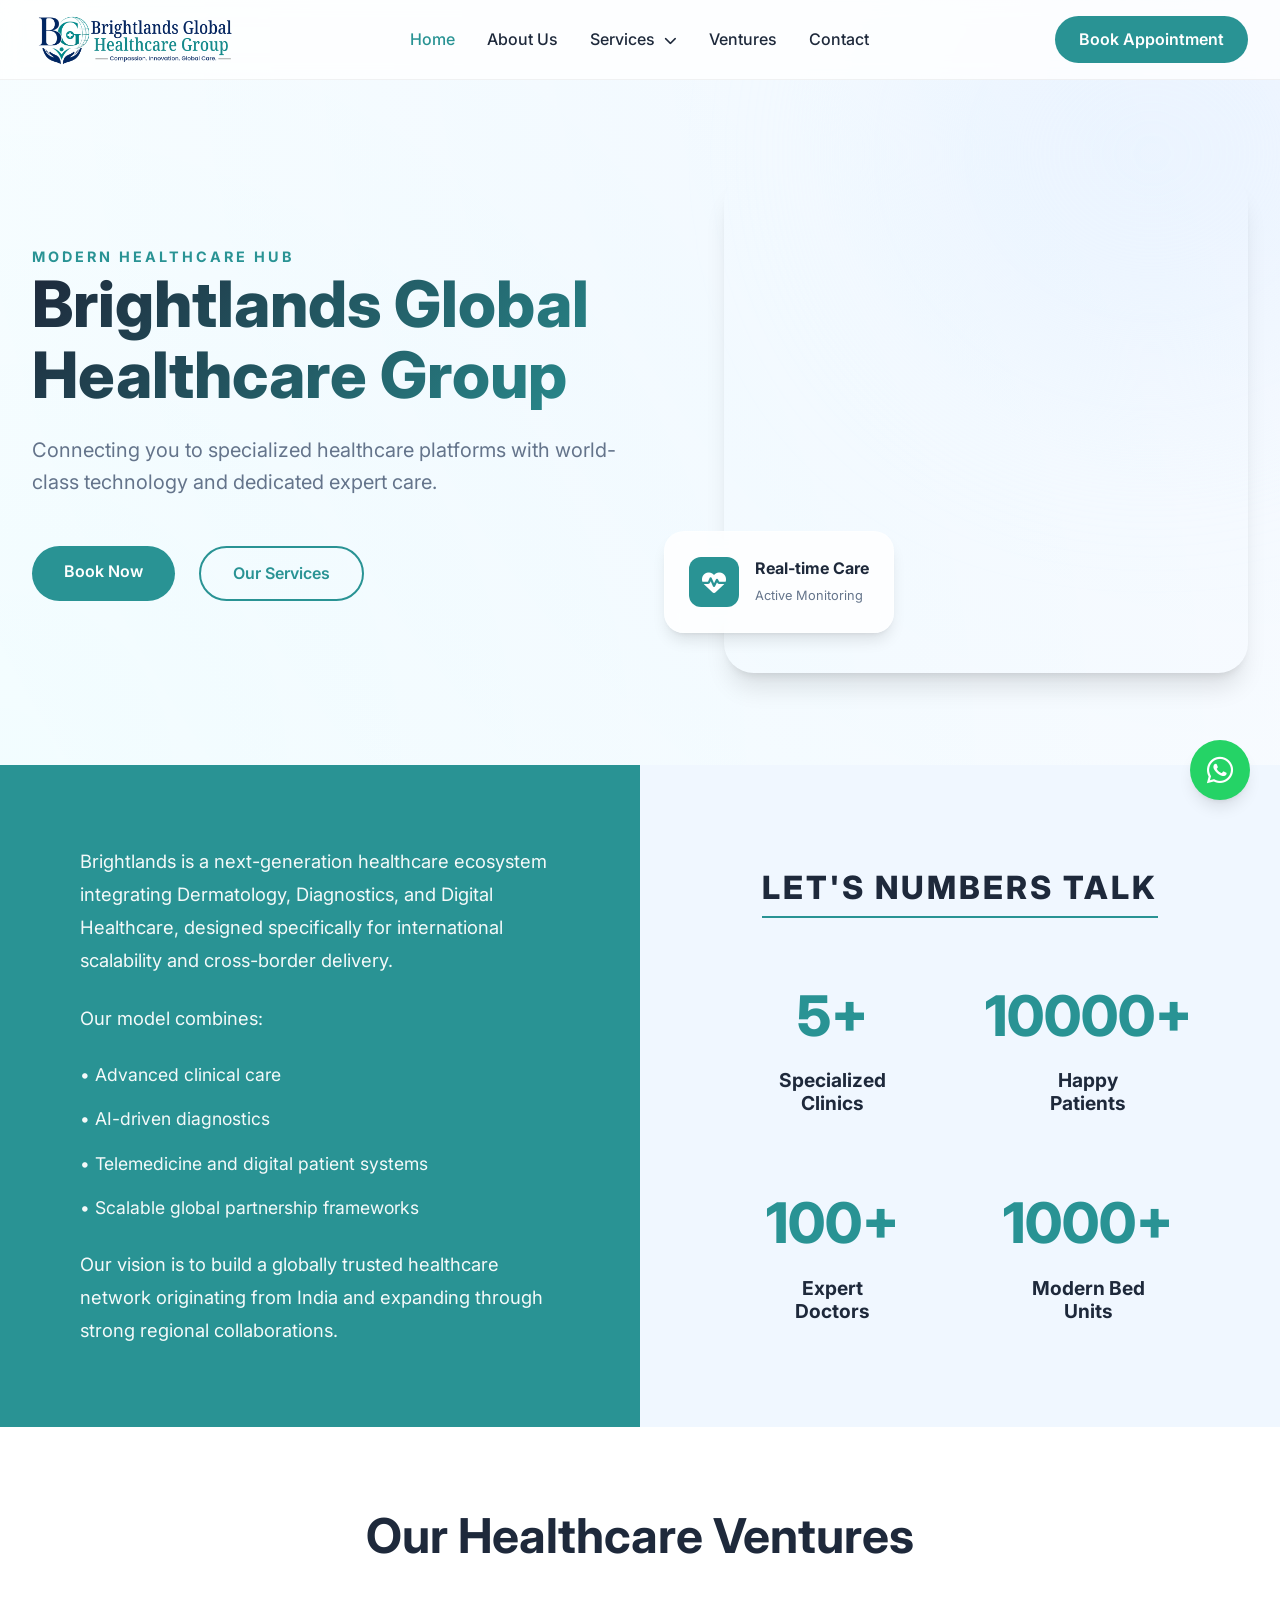
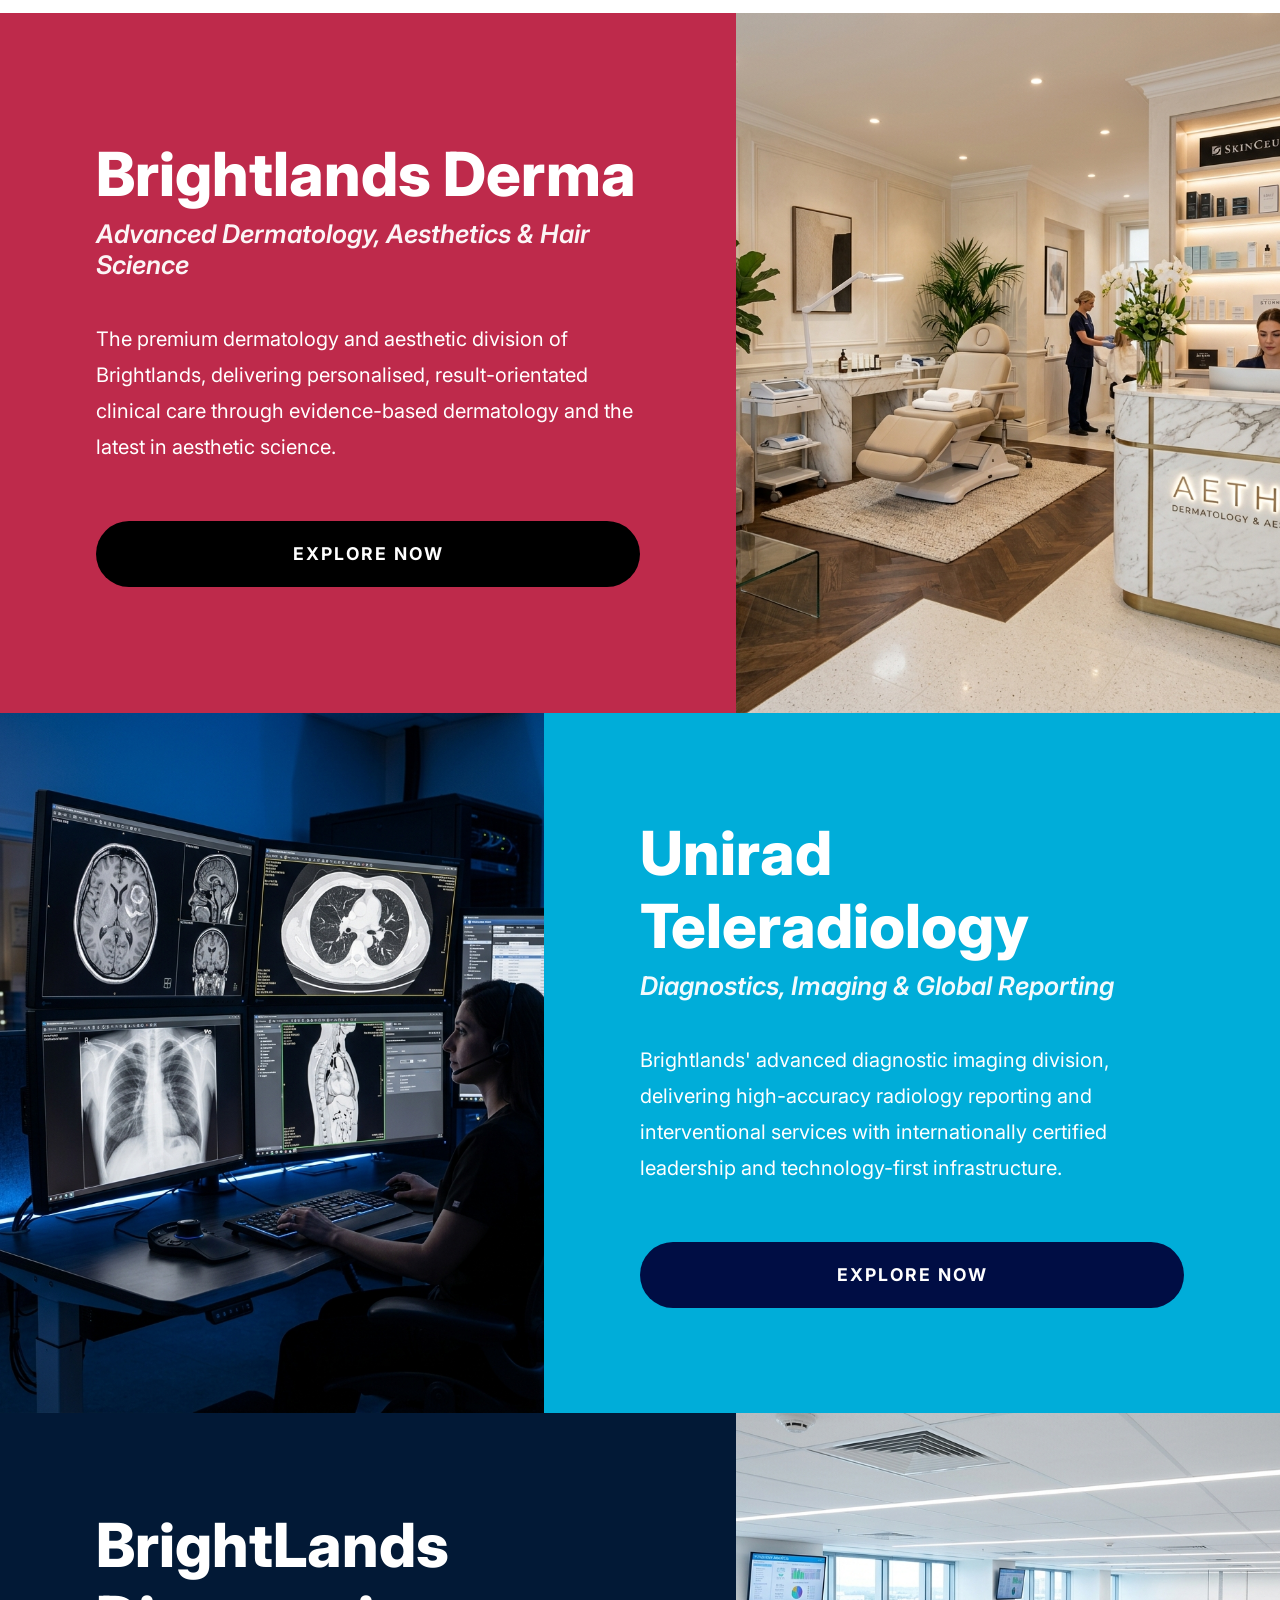
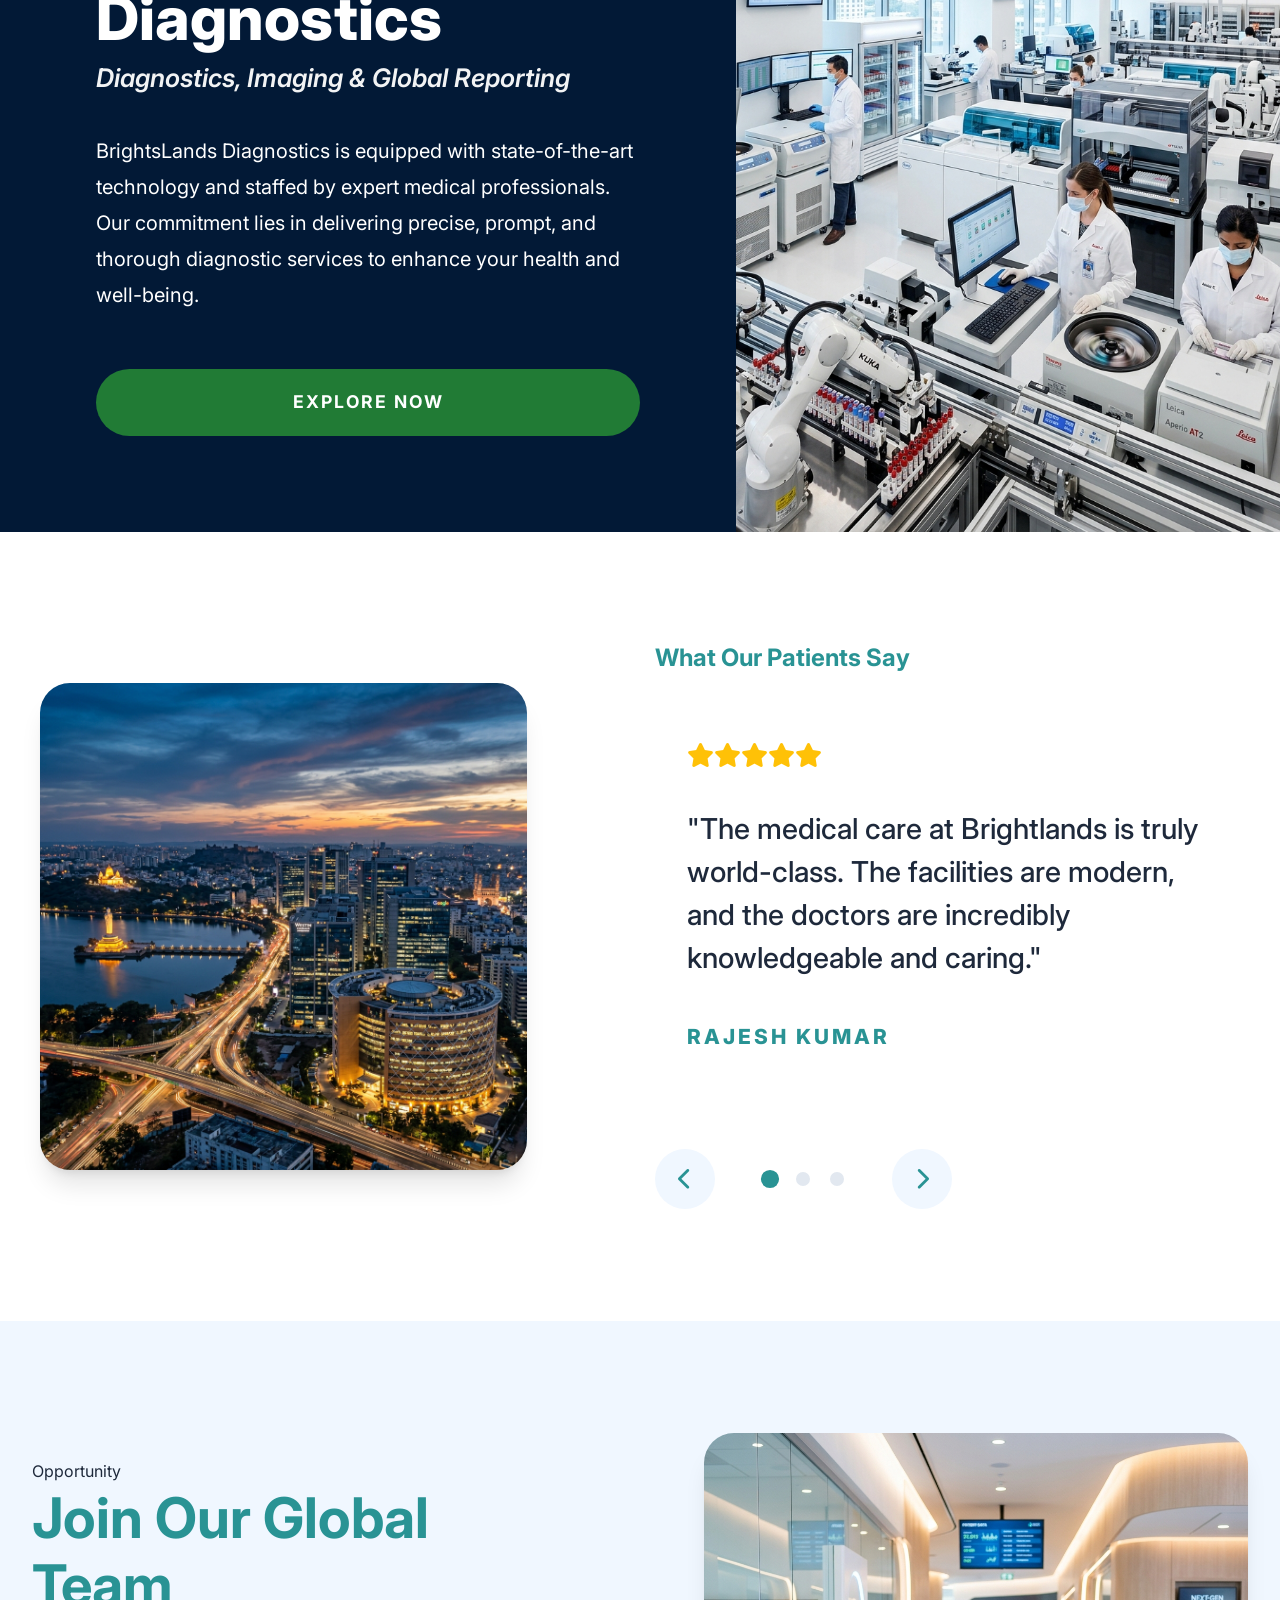
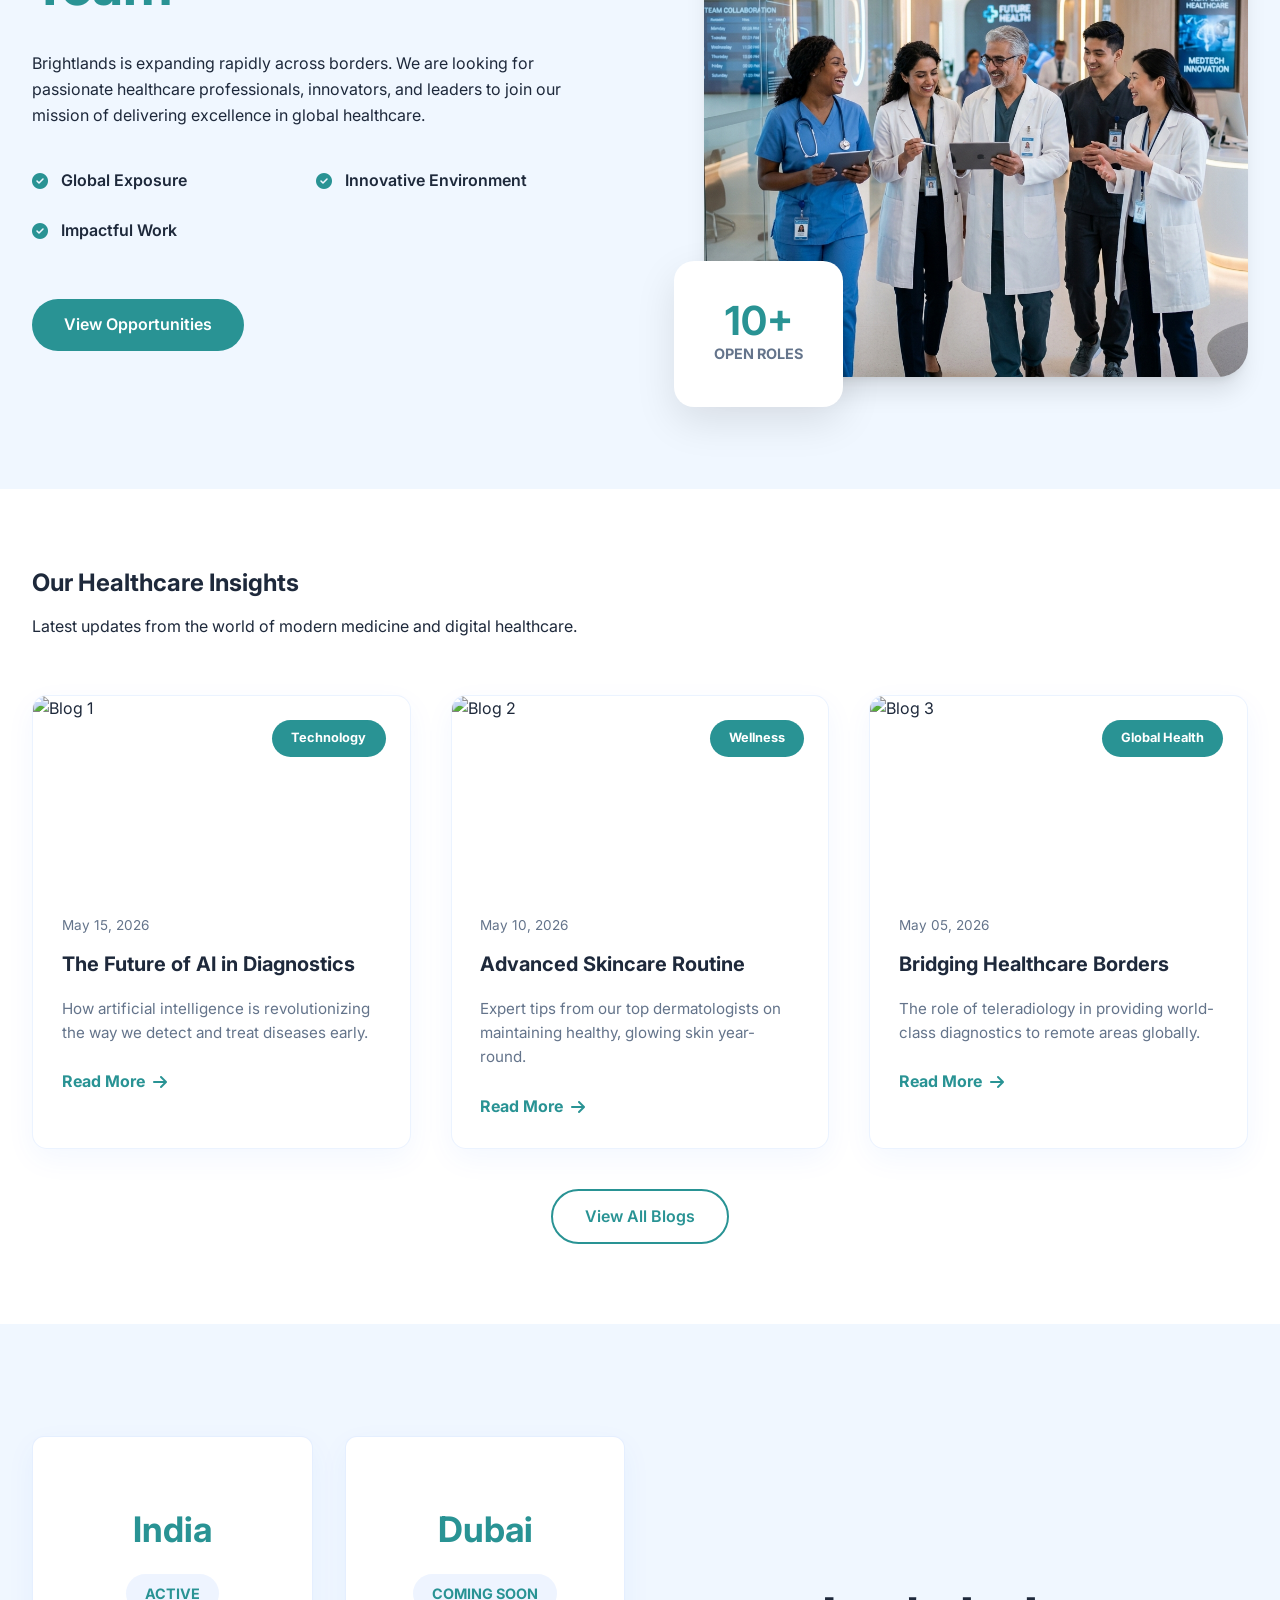
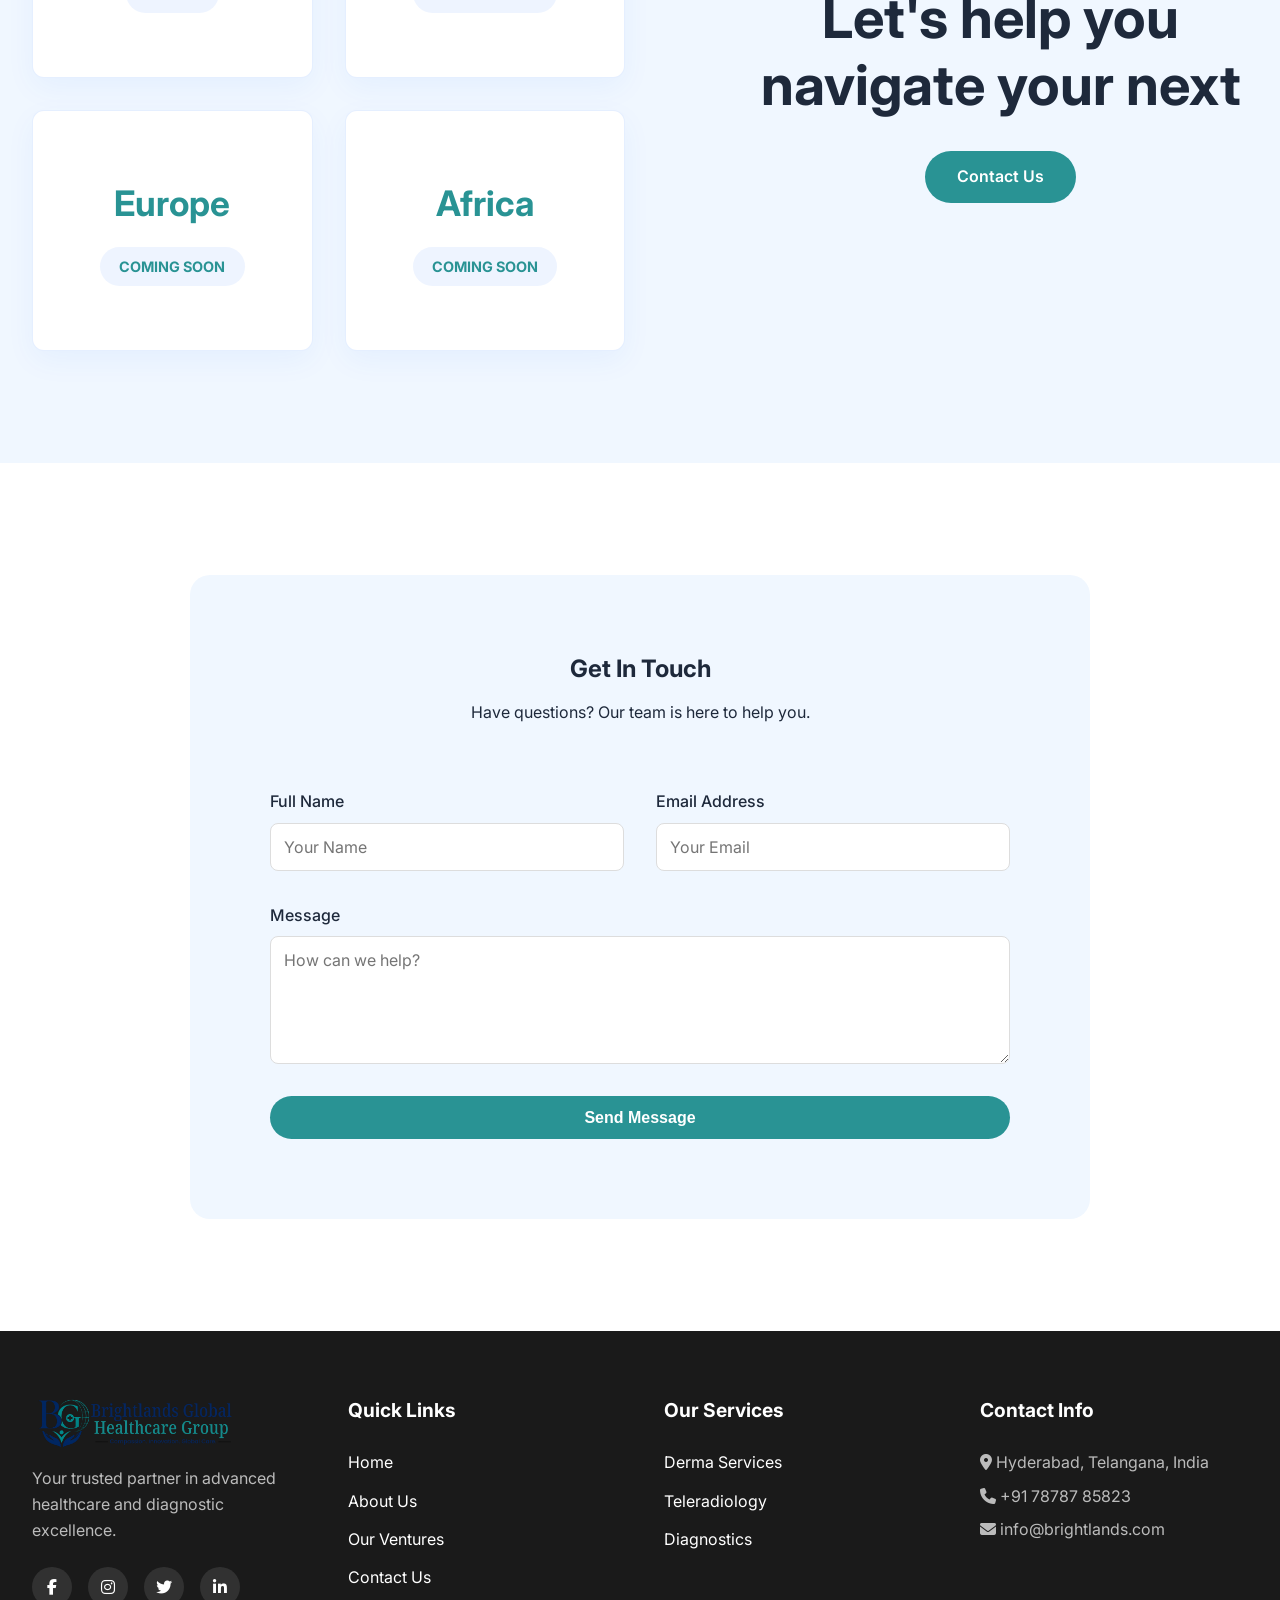
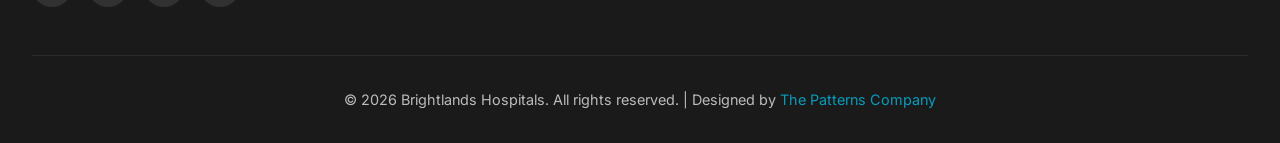
==== index.html @ d6597f27 "pp" ====
<!DOCTYPE html>
<html lang="en">

<head>
    <meta charset="UTF-8">
    <meta name="viewport" content="width=device-width, initial-scale=1.0">
    <title>Healthcare Services | Derma, Radiology & Diagnostics</title>
    <meta name="description"
        content="Advanced healthcare services connecting you to specialized platforms in Dermatology, Radiology, and Diagnostics. Quality care at Brightlands Hospitals.">
    <link rel="stylesheet" href="assets/css/style.css">
    <!-- Font Awesome for Icons -->
    <link rel="stylesheet" href="https://cdnjs.cloudflare.com/ajax/libs/font-awesome/6.4.0/css/all.min.css">
    <link rel="shortcut icon" href="assets/images/favicon.png" type="image/x-icon">
</head>

<body>

    <!-- Header/Navbar -->
    <header id="header">
        <div class="container nav-container">
            <a href="index.html" class="logo"><img src="assets/images/Brightlands-logo.png"
                    alt="Brightlands Hospitals"></a>
            <nav>
                <ul class="nav-links" id="nav-links">
                    <li><a href="index.html" class="active">Home</a></li>
                    <li><a href="about-us.html">About Us</a></li>
                    <li class="dropdown">
                        <a href="ventures.html">Services <i class="fas fa-chevron-down"></i></a>
                        <ul class="dropdown-menu">
                            <li><a href="https://brightlandsderma.com/" target="_blank">Brightlands Derma</a></li>
                            <li><a href="https://uniradteleradiology.com/" target="_blank">Unirad Teleradiology</a></li>
                            <li><a href="https://brightlandsdiagnostics.com" target="_blank">Brightlands Diagnostics</a>
                            </li>
                        </ul>
                    </li>
                    <li><a href="ventures.html">Ventures</a></li>
                    <li><a href="contact.html">Contact</a></li>
                    <li class="mobile-only"><a href="appointment.html">Book Appointment</a></li>
                </ul>
            </nav>
            <a href="appointment.html" class="nav-btn">Book Appointment</a>
            <div class="mobile-menu-btn" id="mobile-menu-btn">
                <i class="fas fa-bars"></i>
            </div>
        </div>
    </header>

    <div class="nav-overlay" id="nav-overlay"></div>

    <!-- Hero Section -->
    <section class="hero">
        <div class="container">
            <div class="hero-grid">
                <div class="hero-content">
                    <span
                        style="color: var(--primary-color); font-weight: 700; text-transform: uppercase; letter-spacing: 3px; font-size: 0.9rem;">Modern
                        Healthcare Hub</span>
                    <h1>Brightlands Global Healthcare Group</h1>
                    <p>Connecting you to specialized healthcare platforms with world-class technology and dedicated
                        expert care.</p>
                    <div class="hero-btns">
                        <a href="appointment.html" class="btn btn-primary">Book Now</a>
                        <a href="#platforms" class="btn btn-outline">Our Services</a>
                    </div>
                </div>
                <div class="hero-image-box">
                    <video autoplay muted loop playsinline class="hero-main-img">
                        <source src="assets/images/Hero-video.mp4" type="video/mp4">
                        Your browser does not support the video tag.
                    </video>
                    <div class="hero-floating-card">
                        <div class="floating-icon">
                            <i class="fas fa-heart-pulse"></i>
                        </div>
                        <div>
                            <strong style="display: block;">Real-time Care</strong>
                            <span style="font-size: 0.8rem; color: var(--text-light);">Active Monitoring</span>
                        </div>
                    </div>
                </div>
            </div>
        </div>
    </section>

    <!-- Stats Info Section -->
    <section class="stats-info-section">
        <div class="stats-info-left">
            <div class="content-text">
                <p style="margin-bottom: 1.5rem;">Brightlands is a next-generation healthcare ecosystem integrating
                    Dermatology, Diagnostics, and Digital Healthcare, designed specifically for international
                    scalability and cross-border delivery.</p>
                <p>Our model combines:</p>
                <ul>
                    <li>• Advanced clinical care</li>
                    <li>• AI-driven diagnostics</li>
                    <li>• Telemedicine and digital patient systems</li>
                    <li>• Scalable global partnership frameworks</li>
                </ul>
                <p style="margin-top: 1.5rem;">Our vision is to build a globally trusted healthcare network originating
                    from India and expanding through strong regional collaborations.</p>
            </div>
        </div>
        <div class="stats-info-right">
            <h2 class="section-title">LET'S NUMBERS TALK</h2>
            <div class="stats-grid-new">
                <div class="stat-item-new">
                    <h4>5+</h4>
                    <p>Specialized<br>Clinics</p>
                </div>
                <div class="stat-item-new">
                    <h4>10000+</h4>
                    <p>Happy<br>Patients</p>
                </div>
                <div class="stat-item-new">
                    <h4>100+</h4>
                    <p>Expert<br>Doctors</p>
                </div>
                <div class="stat-item-new">
                    <h4>1000+</h4>
                    <p>Modern Bed<br>Units</p>
                </div>
            </div>
        </div>
    </section>

    <!-- Ventures Section -->
    <section id="platforms">
        <h2 class="text-center platforms-main-title">Our Healthcare Ventures</h2>

        <div class="services-container">
            <!-- Service 1: Derma -->
            <div class="service-block derma-theme">
                <div class="service-content">
                    <h2>Brightlands Derma</h2>
                    <h3>Advanced Dermatology, Aesthetics & Hair Science</h3>
                    <p>The premium dermatology and aesthetic division of Brightlands, delivering personalised,
                        result-orientated clinical care through evidence-based dermatology and the latest in aesthetic
                        science.</p>
                    <a href="https://brightlandsderma.com/" target="_blank" class="btn-explore">Explore Now</a>
                </div>
                <div class="service-image-box">
                    <img src="assets/images/derma_new.png" alt="Brightlands Derma">
                </div>
            </div>

            <!-- Service 2: Radiology -->
            <div class="service-block radiology-theme">
                <div class="service-content">
                    <h2>Unirad Teleradiology</h2>
                    <h3>Diagnostics, Imaging & Global Reporting</h3>
                    <p>Brightlands' advanced diagnostic imaging division, delivering high-accuracy radiology reporting
                        and interventional services with internationally certified leadership and technology-first
                        infrastructure.</p>
                    <a href="https://uniradteleradiology.com/" target="_blank" class="btn-explore">Explore Now</a>
                </div>
                <div class="service-image-box">
                    <img src="assets/images/radiology_new.png" alt="UniRad Teleradiology">
                </div>
            </div>

            <!-- Service 3: Diagnostics -->
            <div class="service-block diagnostics-theme">
                <div class="service-content">
                    <h2>BrightLands Diagnostics</h2>
                    <h3>Diagnostics, Imaging & Global Reporting</h3>
                    <p>BrightsLands Diagnostics is equipped with state-of-the-art technology and staffed by expert
                        medical professionals. Our commitment lies in delivering precise, prompt, and thorough
                        diagnostic services to enhance your health and well-being.</p>
                    <a href="https://brightlandsdiagnostics.com" target="_blank" class="btn-explore">Explore Now</a>
                </div>
                <div class="service-image-box">
                    <img src="assets/images/diagnostics_new.png" alt="Brightlands Diagnostics">
                </div>
            </div>
        </div>
    </section>


    <!-- Footer -->
    <!-- Reviews Section Redesign -->
    <section class="reviews-section-v2">
        <div class="container">
            <div class="reviews-wrapper">
                <div class="reviews-image-v2">
                    <img src="assets/images/hyderabad.png" alt="Hyderabad Cityscape">
                </div>
                <div class="reviews-content-v2">
                    <h2 style="margin-bottom: 2rem; color: var(--primary-color);">What Our Patients Say</h2>
                    <div class="reviews-slider-v2" id="reviewSliderV2">
                        <!-- Review 1 -->
                        <div class="review-card-v2">
                            <div class="stars">
                                <i class="fas fa-star"></i><i class="fas fa-star"></i><i class="fas fa-star"></i><i
                                    class="fas fa-star"></i><i class="fas fa-star"></i>
                            </div>
                            <p>"The medical care at Brightlands is truly world-class. The facilities are modern, and the
                                doctors are incredibly knowledgeable and caring."</p>
                            <h4>Rajesh Kumar</h4>
                        </div>
                        <!-- Review 2 -->
                        <div class="review-card-v2">
                            <div class="stars">
                                <i class="fas fa-star"></i><i class="fas fa-star"></i><i class="fas fa-star"></i><i
                                    class="fas fa-star"></i><i class="fas fa-star"></i>
                            </div>
                            <p>"Seamless experience from diagnostics to treatment. Their international standards and
                                local care approach is perfect for families like ours."</p>
                            <h4>Anitha Reddy</h4>
                        </div>
                        <!-- Review 3 -->
                        <div class="review-card-v2">
                            <div class="stars">
                                <i class="fas fa-star"></i><i class="fas fa-star"></i><i class="fas fa-star"></i><i
                                    class="fas fa-star"></i><i class="fas fa-star"></i>
                            </div>
                            <p>"Brightlands has transformed healthcare in Hyderabad. Highly professional and efficient
                                services across all their specialized divisions."</p>
                            <h4>Vikram Singh</h4>
                        </div>
                    </div>

                    <!-- Controls -->
                    <div class="slider-controls">
                        <button class="slider-arrow prev" id="prevBtn"><i class="fas fa-chevron-left"></i></button>
                        <div class="slider-dots" id="sliderDots">
                            <!-- Dots generated by JS -->
                        </div>
                        <button class="slider-arrow next" id="nextBtn"><i class="fas fa-chevron-right"></i></button>
                    </div>
                </div>
            </div>
        </div>
    </section>

    <!-- Careers Section Redesign -->
    <section class="careers-section-v2">
        <div class="container">
            <div class="careers-wrapper">
                <div class="careers-content">
                    <span class="section-tag">Opportunity</span>
                    <h2>Join Our Global Team</h2>
                    <p>Brightlands is expanding rapidly across borders. We are looking for passionate healthcare
                        professionals, innovators, and leaders to join our mission of delivering excellence in global
                        healthcare.</p>
                    <div class="careers-features">
                        <div class="c-feature"><i class="fas fa-check-circle"></i> Global Exposure</div>
                        <div class="c-feature"><i class="fas fa-check-circle"></i> Innovative Environment</div>
                        <div class="c-feature"><i class="fas fa-check-circle"></i> Impactful Work</div>
                    </div>
                    <a href="contact.html" class="btn btn-primary">View Opportunities</a>
                </div>
                <div class="careers-image">
                    <img src="assets/images/careers.png" alt="Join Our Team">
                    <div class="image-overlay-card">
                        <strong>10+</strong>
                        <span>Open Roles</span>
                    </div>
                </div>
            </div>
        </div>
    </section>

    <!-- Blogs Section Redesign -->
    <section class="blogs-section-v2">
        <div class="container">
            <div class="section-header">
                <h2>Our Healthcare Insights</h2>
                <p>Latest updates from the world of modern medicine and digital healthcare.</p>
            </div>
            <div class="blog-grid">
                <!-- Blog Card 1 -->
                <div class="blog-card">
                    <div class="blog-img">
                        <img src="https://images.unsplash.com/photo-1576091160550-2173dba999ef?auto=format&fit=crop&w=500&q=80"
                            alt="Blog 1">
                        <span class="category">Technology</span>
                    </div>
                    <div class="blog-info">
                        <span class="date">May 15, 2026</span>
                        <h3>The Future of AI in Diagnostics</h3>
                        <p>How artificial intelligence is revolutionizing the way we detect and treat diseases early.
                        </p>
                        <a href="#" class="read-more">Read More <i class="fas fa-arrow-right"></i></a>
                    </div>
                </div>
                <!-- Blog Card 2 -->
                <div class="blog-card">
                    <div class="blog-img">
                        <img src="https://images.unsplash.com/photo-1584622650111-993a426fbf0a?auto=format&fit=crop&w=500&q=80"
                            alt="Blog 2">
                        <span class="category">Wellness</span>
                    </div>
                    <div class="blog-info">
                        <span class="date">May 10, 2026</span>
                        <h3>Advanced Skincare Routine</h3>
                        <p>Expert tips from our top dermatologists on maintaining healthy, glowing skin year-round.</p>
                        <a href="#" class="read-more">Read More <i class="fas fa-arrow-right"></i></a>
                    </div>
                </div>
                <!-- Blog Card 3 -->
                <div class="blog-card">
                    <div class="blog-img">
                        <img src="https://images.unsplash.com/photo-1516549655169-df83a0774514?auto=format&fit=crop&w=500&q=80"
                            alt="Blog 3">
                        <span class="category">Global Health</span>
                    </div>
                    <div class="blog-info">
                        <span class="date">May 05, 2026</span>
                        <h3>Bridging Healthcare Borders</h3>
                        <p>The role of teleradiology in providing world-class diagnostics to remote areas globally.</p>
                        <a href="#" class="read-more">Read More <i class="fas fa-arrow-right"></i></a>
                    </div>
                </div>
            </div>
            <div class="text-center" style="margin-top: 2.5rem;">
                <a href="#" class="btn btn-outline">View All Blogs</a>
            </div>
        </div>
    </section>

    <!-- Global Presence Section -->
    <section class="global-presence">
        <div class="container">
            <div class="presence-grid">
                <div class="presence-card">
                    <h4>India</h4>
                    <span class="badge">Active</span>
                </div>
                <div class="presence-card">
                    <h4>Dubai</h4>
                    <span class="badge">Coming Soon</span>
                </div>
                <div class="presence-card">
                    <h4>Europe</h4>
                    <span class="badge">Coming Soon</span>
                </div>
                <div class="presence-card">
                    <h4>Africa</h4>
                    <span class="badge">Coming Soon</span>
                </div>
            </div>
            <div class="presence-content">
                <h2>Let's help you navigate your next</h2>
                <a href="contact.html" class="btn btn-primary btn-lg">Contact Us</a>
            </div>
        </div>
    </section>

    <!-- Contact Form Section -->
    <section class="contact-section-home">
        <div class="container">
            <div class="contact-form-home">
                <div class="form-title">
                    <h2>Get In Touch</h2>
                    <p>Have questions? Our team is here to help you.</p>
                </div>
                <form>
                    <div class="form-grid">
                        <div class="form-group">
                            <label>Full Name</label>
                            <input type="text" class="form-control" placeholder="Your Name">
                        </div>
                        <div class="form-group">
                            <label>Email Address</label>
                            <input type="email" class="form-control" placeholder="Your Email">
                        </div>
                        <div class="form-group full-width">
                            <label>Message</label>
                            <textarea class="form-control" rows="5" placeholder="How can we help?"></textarea>
                        </div>
                        <div class="form-group full-width">
                            <button type="submit" class="btn btn-primary btn-block">Send Message</button>
                        </div>
                    </div>
                </form>
            </div>
        </div>
    </section>

    <script>
        const sliderV2 = document.getElementById('reviewSliderV2');
        const cardsV2 = document.querySelectorAll('.review-card-v2');
        const dotsContainer = document.getElementById('sliderDots');
        const prevBtn = document.getElementById('prevBtn');
        const nextBtn = document.getElementById('nextBtn');
        let currentIndex = 0;

        // Create dots
        cardsV2.forEach((_, i) => {
            const dot = document.createElement('span');
            dot.classList.add('dot');
            if (i === 0) dot.classList.add('active');
            dot.addEventListener('click', () => goToSlide(i));
            dotsContainer.appendChild(dot);
        });

        const dots = document.querySelectorAll('.dot');

        function updateSlider() {
            sliderV2.style.transform = `translateX(-${currentIndex * 100}%)`;
            dots.forEach((dot, i) => {
                dot.classList.toggle('active', i === currentIndex);
            });
        }

        function goToSlide(index) {
            currentIndex = index;
            updateSlider();
        }

        function nextSlide() {
            currentIndex = (currentIndex + 1) % cardsV2.length;
            updateSlider();
        }

        function prevSlide() {
            currentIndex = (currentIndex - 1 + cardsV2.length) % cardsV2.length;
            updateSlider();
        }

        nextBtn.addEventListener('click', nextSlide);
        prevBtn.addEventListener('click', prevSlide);

        // Auto slide
        let autoSlide = setInterval(nextSlide, 5000);

        // Pause auto slide on interaction
        [prevBtn, nextBtn, dotsContainer].forEach(el => {
            el.addEventListener('click', () => {
                clearInterval(autoSlide);
                autoSlide = setInterval(nextSlide, 8000); // Resume with longer interval
            });
        });
    </script>

    <footer>
        <div class="container">
            <div class="footer-grid">
                <div class="footer-col">
                    <a href="index.html" class="logo"><img src="assets/images/Brightlands-logo.png"
                            alt="Brightlands Hospitals"></a>
                    <p style="margin-top: 1rem; opacity: 0.7;">Your trusted partner in advanced healthcare and
                        diagnostic excellence.</p>
                    <div class="social-links">
                        <a href="#"><i class="fab fa-facebook-f"></i></a>
                        <a href="#"><i class="fab fa-instagram"></i></a>
                        <a href="#"><i class="fab fa-twitter"></i></a>
                        <a href="#"><i class="fab fa-linkedin-in"></i></a>
                    </div>
                </div>
                <div class="footer-col">
                    <h4>Quick Links</h4>
                    <ul class="footer-links">
                        <li><a href="index.html">Home</a></li>
                        <li><a href="about-us.html">About Us</a></li>
                        <li><a href="ventures.html">Our Ventures</a></li>
                        <li><a href="contact.html">Contact Us</a></li>
                    </ul>
                </div>
                <div class="footer-col">
                    <h4>Our Services</h4>
                    <ul class="footer-links">
                        <li><a href="https://brightlandsderma.com/">Derma Services</a></li>
                        <li><a href="https://uniradteleradiology.com/">Teleradiology</a></li>
                        <li><a href="contact.html">Diagnostics</a></li>
                    </ul>
                </div>
                <div class="footer-col">
                    <h4>Contact Info</h4>
                    <p style="opacity: 0.7;"><i class="fas fa-location-dot"></i> Hyderabad, Telangana, India</p>
                    <p style="opacity: 0.7; margin: 0.5rem 0;"><i class="fas fa-phone"></i> +91 78787 85823</p>
                    <p style="opacity: 0.7;"><i class="fas fa-envelope"></i> info@brightlands.com</p>
                </div>
            </div>
            <div class="copyright text-center">
                <p>&copy; 2026 Brightlands Hospitals. All rights reserved. | Designed by <a
                        href="https://thepatternscompany.com/" target="_blank"
                        style="color: var(--secondary-color); text-decoration: none;">The Patterns Company</a></p>
            </div>
        </div>
    </footer>

    <a href="https://wa.me/917878785823" class="whatsapp-float" target="_blank">
        <i class="fab fa-whatsapp"></i>
    </a>

    <div class="back-to-top" id="backToTop">
        <i class="fas fa-chevron-up"></i>
    </div>

    <script src="assets/js/main.js"></script>
</body>

</html>
---- assets/css/style.css ----
@import url('https://fonts.googleapis.com/css2?family=Inter:wght@300;400;500;600;700&display=swap');

:root {
    --primary-color: #299394;
    --primary-dark: #0052cc;
    --secondary-color: #00d2ff;
    --accent-color: #f0f7ff;
    --text-color: #1e293b;
    --text-light: #64748b;
    --white: #ffffff;
    --shadow-sm: 0 4px 6px -1px rgb(0 0 0 / 0.1), 0 2px 4px -2px rgb(0 0 0 / 0.1);
    --shadow-md: 0 10px 15px -3px rgb(0 0 0 / 0.1), 0 4px 6px -4px rgb(0 0 0 / 0.1);
    --shadow-lg: 0 20px 25px -5px rgb(0 0 0 / 0.1), 0 8px 10px -6px rgb(0 0 0 / 0.1);
    --transition: all 0.4s cubic-bezier(0.4, 0, 0.2, 1);
    --max-width: 1280px;
    --header-height: 80px;
    --mobile-header-height: 70px;
    --border-radius: 20px;
    --container-padding: 2rem;
    --mobile-container-padding: 1.2rem;
}

* {
    margin: 0;
    padding: 0;
    box-sizing: border-box;
}

html {
    scroll-behavior: smooth;
}

html,
body {
    overflow-x: hidden;
    width: 100%;
    position: relative;
}

body {
    font-family: 'Inter', sans-serif;
    line-height: 1.6;
    color: var(--text-color);
    background-color: var(--white);
}

a {
    text-decoration: none;
    color: inherit;
    transition: var(--transition);
}

ul {
    list-style: none;
}

img,
video {
    max-width: 100%;
    display: block;
}

.container {
    max-width: var(--max-width);
    margin: 0 auto;
    padding: 0 var(--container-padding);
}

@media (max-width: 768px) {
    .container {
        padding: 0 var(--mobile-container-padding);
    }
}

.section-padding {
    padding: 5rem 0;
}

h1,
h2,
h3 {
    line-height: 1.2;
    margin-bottom: 1rem;
    font-weight: 700;
}

.text-center {
    text-align: center;
}

/* Buttons */
.btn {
    display: inline-block;
    padding: 0.8rem 2rem;
    border-radius: 50px;
    font-weight: 600;
    cursor: pointer;
    transition: var(--transition);
    border: none;
    font-size: 1rem;
}

.btn-primary {
    background-color: var(--primary-color);
    color: var(--white);
}

.btn-primary:hover {
    background-color: var(--primary-dark);
    transform: translateY(-2px);
    box-shadow: var(--shadow-md);
}

.btn-outline {
    background-color: transparent;
    border: 2px solid var(--primary-color);
    color: var(--primary-color);
}

.btn-outline:hover {
    background-color: var(--primary-color);
    color: var(--white);
}

.btn-whatsapp {
    background-color: #25d366;
    color: var(--white);
}

.btn-whatsapp:hover {
    background-color: #128c7e;
}

/* Header */
header {
    height: var(--header-height);
    background-color: rgba(255, 255, 255, 0.8);
    backdrop-filter: blur(10px);
    position: fixed;
    top: 0;
    width: 100%;
    z-index: 1000;
    display: flex;
    align-items: center;
    border-bottom: 1px solid rgba(0, 0, 0, 0.05);
    transition: var(--transition);
}

header.scrolled {
    height: 80px;
    background-color: rgba(255, 255, 255, 0.95);
    box-shadow: var(--shadow-md);
}

.nav-container {
    display: flex;
    justify-content: space-between;
    align-items: center;
    width: 100%;
}

.logo {
    display: flex;
    align-items: center;
}

.logo img {
    height: 55px;
    /* Better fit for 80px desktop header */
    width: auto;
    display: block;
    transition: var(--transition);
}

@media (max-width: 768px) {
    .logo img {
        height: 40px;
        /* Better fit for 70px mobile header */
    }
}

.logo span {
    color: var(--secondary-color);
    margin-left: 2px;
}

.logo:hover {
    transform: scale(1.02);
}

.nav-links {
    display: flex;
    gap: 2rem;
}

.nav-links a {
    font-weight: 500;
    color: var(--text-color);
}

.nav-links a:hover,
.nav-links a.active {
    color: var(--primary-color);
}

.mobile-only {
    display: none;
}

.mobile-menu-btn {
    display: none;
    font-size: 1.5rem;
    cursor: pointer;
    z-index: 1100;
    position: relative;
    color: var(--text-color);
}

/* Mobile Menu Overlay */
.nav-overlay {
    position: fixed;
    top: 0;
    left: 0;
    width: 100%;
    height: 100%;
    background: rgba(0, 0, 0, 0.5);
    backdrop-filter: blur(4px);
    z-index: 999;
    opacity: 0;
    visibility: hidden;
    transition: var(--transition);
}

.nav-overlay.active {
    opacity: 1;
    visibility: visible;
}

/* Hero Section */
.hero {
    min-height: 85vh;
    padding-top: var(--header-height);
    background: radial-gradient(circle at top right, rgba(0, 102, 255, 0.05), transparent),
        radial-gradient(circle at bottom left, rgba(0, 210, 255, 0.05), transparent);
    display: flex;
    align-items: center;
    position: relative;
    overflow: hidden;
}

.hero::before {
    content: '';
    position: absolute;
    top: -10%;
    right: -10%;
    width: 40%;
    height: 60%;
    background: var(--accent-color);
    border-radius: 50%;
    filter: blur(100px);
    z-index: -1;
    opacity: 0.5;
}

.hero-grid {
    display: grid;
    grid-template-columns: 1.2fr 1fr;
    gap: 4rem;
    align-items: center;
}

.hero-content {
    animation: fadeInLeft 1s ease;
    text-align: left;
    margin: 0;
}

.hero h1 {
    font-size: 4rem;
    line-height: 1.1;
    margin-bottom: 1.5rem;
    background: linear-gradient(135deg, var(--text-color) 0%, var(--primary-color) 100%);
    -webkit-background-clip: text;
    -webkit-text-fill-color: transparent;
    font-weight: 800;
}

.hero p {
    font-size: 1.25rem;
    color: var(--text-light);
    margin-bottom: 3rem;
    max-width: 600px;
}

.hero-btns {
    display: flex;
    gap: 1.5rem;
}

.hero-image-box {
    position: relative;
    animation: fadeInRight 1s ease;
}

.hero-main-img {
    width: 100%;
    height: 500px;
    min-height: 350px;
    object-fit: cover;
    border-radius: 30px;
    box-shadow: var(--shadow-lg);
    z-index: 2;
    position: relative;
}

.nav-links li {
    position: relative;
}

.dropdown>a i {
    font-size: 0.8rem;
    margin-left: 5px;
    transition: transform 0.3s ease;
}

.dropdown:hover>a i {
    transform: rotate(180deg);
}

.dropdown-menu {
    position: absolute;
    top: 100%;
    left: 0;
    background-color: var(--white);
    min-width: 220px;
    box-shadow: var(--shadow-lg);
    border-radius: 12px;
    padding: 1rem 0;
    opacity: 0;
    visibility: hidden;
    transform: translateY(10px);
    transition: var(--transition);
    z-index: 1000;
}

.dropdown:hover .dropdown-menu {
    opacity: 1;
    visibility: visible;
    transform: translateY(0);
}

.dropdown-menu li {
    width: 100%;
}

.dropdown-menu li a {
    padding: 0.8rem 1.5rem;
    display: block;
    color: var(--text-color);
    font-weight: 500;
    transition: var(--transition);
}

.dropdown-menu li a:hover {
    background-color: var(--accent-color);
    color: var(--primary-color);
    padding-left: 1.8rem;
}

/* Mobile Dropdown */
@media (max-width: 768px) {
    .dropdown-menu {
        position: static;
        opacity: 1;
        visibility: visible;
        transform: none;
        box-shadow: none;
        padding: 0 0 0 1.5rem;
        display: none;
        width: 100%;
        min-width: 0;
    }

    .dropdown.active .dropdown-menu {
        display: block;
    }

    .dropdown-menu li a {
        padding: 0.6rem 0;
        border-bottom: none !important;
        font-size: 1.1rem;
    }
}

.hero-floating-card {
    position: absolute;
    bottom: 40px;
    left: -60px;
    background: rgba(255, 255, 255, 0.8);
    backdrop-filter: blur(10px);
    padding: 1.5rem;
    border-radius: 20px;
    box-shadow: var(--shadow-md);
    display: flex;
    align-items: center;
    gap: 1rem;
    z-index: 3;
    border: 1px solid rgba(255, 255, 255, 0.3);
    animation: floating 3s infinite ease-in-out;
}

.floating-icon {
    width: 50px;
    height: 50px;
    background: var(--primary-color);
    color: white;
    border-radius: 12px;
    display: flex;
    align-items: center;
    justify-content: center;
    font-size: 1.5rem;
}

@keyframes floating {

    0%,
    100% {
        transform: translateY(0);
    }

    50% {
        transform: translateY(-15px);
    }
}

@keyframes fadeInLeft {
    from {
        opacity: 0;
        transform: translateX(-50px);
    }

    to {
        opacity: 1;
        transform: translateX(0);
    }
}

@keyframes fadeInRight {
    from {
        opacity: 0;
        transform: translateX(50px);
    }

    to {
        opacity: 1;
        transform: translateX(0);
    }
}

@media (max-width: 992px) {
    .hero-grid {
        grid-template-columns: 1fr;
        text-align: center;
    }

    .hero-content {
        text-align: center;
        display: flex;
        flex-direction: column;
        align-items: center;
    }

    .hero h1 {
        font-size: 3.5rem;
    }

    .hero-image-box {
        position: relative;
    }
}

.about-summary {
    background-color: var(--white);
}

.about-summary-grid {
    display: grid;
    grid-template-columns: 1fr 1fr;
    gap: 4rem;
    align-items: center;
}

.about-image {
    position: relative;
    border-radius: var(--border-radius);
    overflow: hidden;
    box-shadow: var(--shadow-lg);
}

.about-image img {
    width: 100%;
    height: 100%;
    object-fit: cover;
}

.about-badge {
    position: absolute;
    bottom: 20px;
    right: 20px;
    background: var(--primary-color);
    color: white;
    padding: 1rem 2rem;
    border-radius: 15px;
    box-shadow: var(--shadow-md);
    font-weight: 700;
    text-align: center;
}

.about-badge span {
    display: block;
    font-size: 0.8rem;
    font-weight: 400;
    opacity: 0.9;
}

@media (max-width: 992px) {
    .about-summary-grid {
        grid-template-columns: 1fr;
        gap: 3rem;
    }
}

/* Cards Section */
.platforms-grid {
    display: grid;
    grid-template-columns: repeat(auto-fit, minmax(300px, 1fr));
    gap: 2.5rem;
    margin-top: 3rem;
}

.card {
    background: var(--white);
    border-radius: var(--border-radius);
    overflow: hidden;
    box-shadow: var(--shadow-sm);
    transition: var(--transition);
    display: flex;
    flex-direction: column;
    border: 1px solid rgba(0, 0, 0, 0.03);
}

.card:hover {
    transform: translateY(-12px);
    box-shadow: var(--shadow-lg);
}

.card-img {
    height: 200px;
    overflow: hidden;
}

.card-img img {
    width: 100%;
    height: 100%;
    object-fit: cover;
    transition: var(--transition);
}

.card:hover .card-img img {
    transform: scale(1.1);
}

.card-content {
    padding: 2rem;
    flex-grow: 1;
    display: flex;
    flex-direction: column;
}

.card h3 {
    margin-bottom: 1rem;
    color: var(--primary-color);
}

.card p {
    color: var(--text-light);
    margin-bottom: 2rem;
}

.card .btn {
    margin-top: auto;
    width: 100%;
    text-align: center;
}

/* About Section */
.about-section {
    background-color: var(--accent-color);
}

.about-content {
    max-width: 900px;
    margin: 0 auto;
}

/* CTA Section */
.cta-section {
    background-color: var(--primary-color);
    color: var(--white);
    padding: 4rem 0;
}

.cta-flex {
    display: flex;
    flex-direction: column;
    align-items: center;
    gap: 2rem;
}

.cta-btns {
    display: flex;
    gap: 1.5rem;
}

/* Footer */
footer {
    background-color: #1a1a1a;
    color: var(--white);
    padding: 4rem 0 2rem;
}

.footer-grid {
    display: grid;
    grid-template-columns: repeat(auto-fit, minmax(200px, 1fr));
    gap: 3rem;
    margin-bottom: 3rem;
}

.social-links {
    display: flex;
    gap: 1rem;
    margin-top: 1.5rem;
}

.social-links a {
    width: 40px;
    height: 40px;
    background: rgba(255, 255, 255, 0.1);
    border-radius: 50%;
    display: flex;
    align-items: center;
    justify-content: center;
    transition: var(--transition);
    color: white;
}

.social-links a:hover {
    background: var(--primary-color);
    transform: translateY(-5px);
}

.footer-col h4 {
    margin-bottom: 1.5rem;
    font-size: 1.2rem;
}

.footer-links li {
    margin-bottom: 0.8rem;
}

.footer-links a:hover {
    color: var(--secondary-color);
    padding-left: 5px;
}

.copyright {
    border-top: 1px solid #333;
    padding-top: 2rem;
    font-size: 0.9rem;
    opacity: 0.7;
}

/* Form Styles */
.contact-container {
    display: grid;
    grid-template-columns: 1fr 1.5fr;
    gap: 4rem;
}

.contact-info {
    padding: 2rem;
    background-color: var(--accent-color);
    border-radius: 15px;
}

.contact-info-item {
    display: flex;
    align-items: center;
    gap: 1rem;
    margin-bottom: 1.5rem;
}

.contact-form {
    display: grid;
    gap: 1.5rem;
}

.form-group {
    display: flex;
    flex-direction: column;
    gap: 0.5rem;
}

.form-group label {
    font-weight: 500;
}

.form-group input,
.form-group textarea {
    padding: 0.8rem;
    border: 1px solid #ddd;
    border-radius: 8px;
    font-family: inherit;
    font-size: 1rem;
}

.form-group input:focus,
.form-group textarea:focus {
    outline: none;
    border-color: var(--primary-color);
}

/* Animations */
@keyframes fadeInUp {
    from {
        opacity: 0;
        transform: translateY(30px);
    }

    to {
        opacity: 1;
        transform: translateY(0);
    }
}

/* Stats Section */
.stats-section {
    background-color: var(--white);
    padding: 4rem 0;
}

.stats-grid {
    display: grid;
    grid-template-columns: repeat(auto-fit, minmax(200px, 1fr));
    gap: 2rem;
    text-align: center;
}

.stat-item h3 {
    font-size: 2.5rem;
    color: var(--primary-color);
    margin-bottom: 0.5rem;
}

.stat-item p {
    color: var(--text-light);
    font-weight: 500;
}

/* FAQ Section */
.faq-section {
    background-color: var(--accent-color);
}

.faq-container {
    max-width: 800px;
    margin: 3rem auto 0;
}

.faq-item {
    background: var(--white);
    margin-bottom: 1rem;
    border-radius: 10px;
    box-shadow: var(--shadow-sm);
    overflow: hidden;
}

.faq-question {
    padding: 1.5rem;
    display: flex;
    justify-content: space-between;
    align-items: center;
    cursor: pointer;
    font-weight: 600;
    transition: var(--transition);
}

.faq-question:hover {
    color: var(--primary-color);
}

.faq-answer {
    padding: 0 1.5rem;
    max-height: 0;
    overflow: hidden;
    transition: all 0.4s cubic-bezier(0, 1, 0, 1);
    color: var(--text-light);
}

.faq-item.active .faq-answer {
    max-height: 1000px;
    padding: 0 1.5rem 1.5rem;
    transition: all 0.4s cubic-bezier(1, 0, 1, 0);
}

.faq-question i {
    transition: var(--transition);
}

.faq-item.active .faq-question i {
    transform: rotate(180deg);
}

/* Testimonials */
.testimonials-section {
    background-color: var(--white);
}

.testimonials-grid {
    display: grid;
    grid-template-columns: repeat(auto-fit, minmax(300px, 1fr));
    gap: 2rem;
    margin-top: 3rem;
}

.testimonial-card {
    background: var(--white);
    padding: 3rem 2rem;
    border-radius: var(--border-radius);
    position: relative;
    box-shadow: var(--shadow-sm);
    border: 1px solid rgba(0, 0, 0, 0.05);
    transition: var(--transition);
}

.testimonial-card:hover {
    transform: translateY(-5px);
    box-shadow: var(--shadow-md);
}

.testimonial-card i {
    font-size: 3rem;
    color: var(--primary-color);
    opacity: 0.1;
    position: absolute;
    top: 1rem;
    right: 2rem;
}

.testimonial-text {
    font-style: normal;
    margin-bottom: 2rem;
    font-size: 1.1rem;
    color: var(--text-color);
    line-height: 1.8;
}

.testimonial-author {
    display: flex;
    align-items: center;
    gap: 1.5rem;
}

.author-avatar {
    width: 60px;
    height: 60px;
    background: linear-gradient(135deg, var(--primary-color), var(--secondary-color));
    border-radius: 50%;
    display: flex;
    align-items: center;
    justify-content: center;
    color: white;
    font-weight: 700;
    font-size: 1.2rem;
}

.author-info h4 {
    margin: 0;
    font-size: 1rem;
}

.author-info p {
    font-size: 0.8rem;
    color: var(--text-light);
    margin: 0;
}

/* Why Choose Us */
.features-grid {
    display: grid;
    grid-template-columns: repeat(auto-fit, minmax(250px, 1fr));
    gap: 2rem;
    margin-top: 3rem;
}

.feature-item {
    padding: 2rem;
    text-align: center;
    background: var(--white);
    border-radius: 15px;
    transition: var(--transition);
}

.feature-item:hover {
    background: var(--accent-color);
}

.feature-icon {
    width: 60px;
    height: 60px;
    background: var(--primary-color);
    color: white;
    border-radius: 50%;
    display: flex;
    align-items: center;
    justify-content: center;
    font-size: 1.5rem;
    margin: 0 auto 1.5rem;
}

/* Process Section */
.process-section {
    background-color: var(--white);
}

.process-grid {
    display: grid;
    grid-template-columns: repeat(auto-fit, minmax(200px, 1fr));
    gap: 2rem;
    margin-top: 3rem;
    position: relative;
}

.process-step {
    text-align: center;
    position: relative;
    z-index: 1;
}

.step-number {
    width: 50px;
    height: 50px;
    background: var(--primary-color);
    color: white;
    border-radius: 50%;
    display: flex;
    align-items: center;
    justify-content: center;
    font-weight: 700;
    font-size: 1.2rem;
    margin: 0 auto 1.5rem;
}

.process-step h4 {
    margin-bottom: 1rem;
}

/* Back to Top */
.back-to-top {
    position: fixed;
    bottom: 30px;
    right: 30px;
    width: 50px;
    height: 50px;
    background: var(--primary-color);
    color: white;
    border-radius: 50%;
    display: flex;
    align-items: center;
    justify-content: center;
    cursor: pointer;
    box-shadow: var(--shadow-md);
    opacity: 0;
    visibility: hidden;
    transition: var(--transition);
    z-index: 999;
}

.back-to-top.visible {
    opacity: 1;
    visibility: visible;
}

.back-to-top:hover {
    background: var(--primary-dark);
    transform: translateY(-5px);
}

/* Floating WhatsApp */
.whatsapp-float {
    position: fixed;
    bottom: 100px;
    right: 30px;
    width: 60px;
    height: 60px;
    background-color: #25d366;
    color: #FFF;
    border-radius: 50px;
    text-align: center;
    font-size: 30px;
    box-shadow: var(--shadow-md);
    z-index: 100;
    display: flex;
    align-items: center;
    justify-content: center;
    transition: var(--transition);
}

.whatsapp-float:hover {
    background-color: #128c7e;
    transform: scale(1.1);
    color: white;
}

@keyframes whatsapp-bounce {

    0%,
    100% {
        transform: translateY(0);
    }

    50% {
        transform: translateY(-10px);
    }
}

.whatsapp-float {
    animation: whatsapp-bounce 3s infinite ease-in-out;
}

/* Responsive */
@media (max-width: 992px) {
    .hero h1 {
        font-size: 3rem;
    }

    .contact-container {
        grid-template-columns: 1fr;
    }
}

@media (max-width: 768px) {
    header {
        height: var(--mobile-header-height);
    }

    .logo {
        font-size: 1.3rem;
    }

    .mobile-only {
        display: block;
    }

    .nav-links {
        display: flex;
        position: fixed;
        top: 0;
        right: -100%;
        /* Start off-screen to the right */
        width: 80%;
        max-width: 320px;
        height: 100vh;
        background-color: var(--white);
        flex-direction: column;
        padding: 6rem 2rem 2rem;
        box-shadow: -10px 0 30px rgba(0, 0, 0, 0.1);
        text-align: left;
        gap: 2rem;
        z-index: 1050;
        transition: transform 0.5s cubic-bezier(0.77, 0.2, 0.05, 1.0), right 0.5s ease;
    }

    .nav-links.active {
        right: 0;
    }

    .nav-links li a {
        font-size: 1.2rem;
        display: block;
        width: 100%;
        padding-bottom: 0.5rem;
        border-bottom: 1px solid #f1f5f9;
    }

    /* Hide the navbar appointment button on mobile to avoid overlap */
    header .nav-btn {
        display: none;
    }

    .mobile-menu-btn {
        display: block;
    }

    .hero h1 {
        font-size: 2.5rem;
    }

    .hero p {
        font-size: 1.1rem;
    }

    .hero-grid {
        grid-template-columns: 1fr;
        gap: 2rem;
        text-align: center;
    }

    .hero-content {
        text-align: center;
    }

    .hero {
        position: relative;
        overflow: hidden;
    }

    .hero-image-box {
        position: absolute;
        top: 0;
        left: 0;
        width: 100%;
        height: 100%;
        z-index: 0;
        opacity: 0.2;
        /* Subtle background play */
        pointer-events: none;
    }

    .hero-main-img {
        width: 100%;
        height: 100%;
        object-fit: cover;
        border-radius: 0;
        box-shadow: none;
        min-height: 100%;
    }

    .hero-content {
        position: relative;
        z-index: 2;
        width: 100%;
    }

    .hero-floating-card {
        display: none;
    }

    .hero-btns {
        flex-direction: column;
        gap: 1rem;
        width: 100%;
    }

    .hero-btns .btn {
        width: 100%;
        text-align: center;
    }

    /* Testimonials Mobile Slider */
    .reviews-section-v2 {
        overflow: hidden;
        /* Prevent horizontal scroll from negative margins */
    }

    .testimonials-grid {
        display: flex;
        overflow-x: auto;
        scroll-snap-type: x mandatory;
        gap: 1.5rem;
        padding: 1rem 1.5rem 2.5rem;
        margin-left: -1.2rem;
        margin-right: -1.2rem;
        scrollbar-width: none;
        -ms-overflow-style: none;
    }

    .testimonials-grid::-webkit-scrollbar {
        display: none;
    }

    .testimonial-card {
        flex: 0 0 85%;
        scroll-snap-align: center;
        height: auto;
    }

    /* Footer Mobile Adjustment */
    .footer-grid {
        grid-template-columns: 1fr 1fr !important;
        gap: 2rem 1.5rem;
    }

    .footer-col:first-child,
    .footer-col:last-child {
        grid-column: span 2;
    }
}

/* Appointment Page Styles */
.appointment-hero {
    background: linear-gradient(rgba(0, 102, 255, 0.9), rgba(0, 102, 255, 0.9));
    padding: 6rem 0 4rem;
    color: white;
    text-align: center;
}

.appointment-container {
    max-width: 900px;
    margin: -3rem auto 5rem;
    background: var(--white);
    padding: 4rem;
    border-radius: var(--border-radius);
    box-shadow: var(--shadow-lg);
    border: 1px solid rgba(0, 0, 0, 0.05);
    position: relative;
    z-index: 10;
}

.appointment-form-grid {
    display: grid;
    grid-template-columns: 1fr 1fr;
    gap: 2rem;
}

.full-width {
    grid-column: span 2;
}

.appointment-form select,
.appointment-form input,
.appointment-form textarea {
    width: 100%;
    padding: 1.2rem;
    border: 1.5px solid #e2e8f0;
    border-radius: 12px;
    font-size: 1rem;
    transition: var(--transition);
    background-color: #f8fafc;
    color: var(--text-color);
}

.appointment-form select:focus,
.appointment-form input:focus {
    outline: none;
    border-color: var(--primary-color);
    background-color: white;
    box-shadow: 0 0 0 4px rgba(0, 102, 255, 0.1);
}

.form-label {
    display: block;
    margin-bottom: 0.8rem;
    font-weight: 600;
    color: var(--text-color);
    font-size: 0.9rem;
    text-transform: uppercase;
    letter-spacing: 1px;
}

.nav-btn {
    padding: 0.7rem 1.5rem;
    background: var(--primary-color);
    color: white;
    border-radius: 50px;
    font-weight: 600;
    margin-left: 1rem;
    transition: var(--transition);
}

.nav-btn:hover {
    background: var(--primary-dark);
    transform: translateY(-2px);
    box-shadow: var(--shadow-md);
}

@media (max-width: 768px) {
    .appointment-form-grid {
        grid-template-columns: 1fr;
    }

    .full-width {
        grid-column: span 1;
    }

    .appointment-container {
        padding: 2rem;
        margin-top: 2rem;
    }

    .nav-btn {
        margin: 1rem 0;
        display: block;
        text-align: center;
    }
}

/* Platforms Title */
.platforms-main-title {
    padding: 5rem 0 3rem;
    font-size: 3rem;
    margin-bottom: 0;
    background-color: var(--white);
}

@media (max-width: 992px) {
    .platforms-main-title {
        font-size: 2.5rem;
        padding: 4rem 1.5rem 2rem;
    }
}

@media (max-width: 480px) {
    .platforms-main-title {
        font-size: 2rem;
        padding: 3rem 1.5rem 1.5rem;
    }
}

/* Service Blocks */
.service-block {
    display: flex;
    min-height: 700px;
    align-items: stretch;
}

.services-container .service-block:nth-child(even) {
    flex-direction: row-reverse;
}

.service-content {
    flex: 1;
    padding: 6rem;
    display: flex;
    flex-direction: column;
    justify-content: center;
}

.service-image-box {
    flex: 1;
}

.service-image-box img {
    width: 100%;
    height: 100%;
    object-fit: cover;
}

.service-content h2 {
    font-size: 3.8rem;
    margin-bottom: 0.5rem;
    font-weight: 800;
}

.service-content h3 {
    font-size: 1.6rem;
    font-weight: 600;
    margin-bottom: 2.5rem;
    font-style: italic;
    opacity: 0.95;
}

.service-content p {
    font-size: 1.25rem;
    line-height: 1.8;
    margin-bottom: 3.5rem;
    max-width: 600px;
}

.btn-explore {
    display: inline-block;
    padding: 1.2rem 3.5rem;
    font-size: 1.1rem;
    border-radius: 50px;
    text-transform: uppercase;
    font-weight: 700;
    letter-spacing: 2px;
    transition: var(--transition);
    text-align: center;
}

/* Derma Theme */
.derma-theme {
    background-color: #BE2A4B;
    color: #fff;
}

.derma-theme .btn-explore {
    background-color: #000;
    color: #fff;
}

.derma-theme .btn-explore:hover {
    background-color: #333;
    transform: translateY(-3px);
}

/* Radiology Theme */
.radiology-theme {
    background-color: #00ADD9;
    color: #fff;
}

.radiology-theme .btn-explore {
    background-color: #000D44;
    color: #fff;
}

.radiology-theme .btn-explore:hover {
    background-color: #001a8b;
    transform: translateY(-3px);
}

/* Diagnostics Theme */
.diagnostics-theme {
    background-color: #021936;
    color: #fff;
}

.diagnostics-theme .btn-explore {
    background-color: #217B35;
    color: #fff;
}

.diagnostics-theme .btn-explore:hover {
    background-color: #1a632a;
    transform: translateY(-3px);
}

@media (max-width: 1024px) {

    .service-block,
    .services-container .service-block:nth-child(even) {
        flex-direction: column;
    }

    .service-content {
        padding: 4rem 1.5rem;
        text-align: center;
        align-items: center;
    }

    .service-image-box {
        height: 400px;
    }

    .service-content h2 {
        font-size: 2.5rem;
    }

    .service-content h3 {
        font-size: 1.2rem;
    }

    .service-content p {
        font-size: 1.1rem;
        margin-bottom: 2.5rem;
    }
}

@media (max-width: 480px) {
    .service-image-box {
        height: 300px;
    }

    .service-content h2 {
        font-size: 2rem;
    }
}

/* Stats Info Section */
.stats-info-section {
    display: flex;
    min-height: 600px;
}

.stats-info-left {
    flex: 1;
    background-color: var(--primary-color);
    color: #fff;
    padding: 5rem;
    display: flex;
    flex-direction: column;
    justify-content: center;
}

.stats-info-left h2 {
    font-size: 2.8rem;
    margin-bottom: 2rem;
    line-height: 1.2;
    color: #fff;
}

.stats-info-left .content-text {
    font-size: 1.15rem;
    line-height: 1.8;
    opacity: 0.95;
}

.stats-info-left ul {
    margin: 1.5rem 0;
}

.stats-info-left li {
    margin-bottom: 0.8rem;
    font-size: 1.1rem;
    display: flex;
    align-items: flex-start;
    gap: 10px;
}

.stats-info-right {
    flex: 1;
    background-color: var(--accent-color);
    color: var(--text-color);
    padding: 5rem;
    display: flex;
    flex-direction: column;
    justify-content: center;
    align-items: center;
}

.stats-info-right .section-title {
    font-size: 2rem;
    text-transform: uppercase;
    letter-spacing: 3px;
    margin-bottom: 4rem;
    position: relative;
    font-weight: 800;
}

.stats-info-right .section-title::after {
    content: '';
    position: absolute;
    bottom: -10px;
    left: 0;
    width: 100%;
    height: 2px;
    background-color: var(--primary-color);
}

.stats-grid-new {
    display: grid;
    grid-template-columns: 1fr 1fr;
    gap: 4rem 2rem;
    width: 100%;
}

.stat-item-new {
    text-align: center;
}

.stat-item-new h4 {
    font-size: 3.5rem;
    margin-bottom: 0.5rem;
    font-weight: 800;
    color: var(--primary-color);
}

.stat-item-new p {
    font-size: 1.2rem;
    font-weight: 700;
    line-height: 1.2;
    color: var(--text-color);
}

@media (max-width: 992px) {
    .stats-info-section {
        flex-direction: column;
    }

    .stats-info-left {
        padding: 4rem var(--mobile-container-padding);
        text-align: left;
    }

    .stats-info-right {
        padding: 4rem var(--mobile-container-padding);
        text-align: center;
    }

    .stats-info-left h2 {
        font-size: 2.2rem;
    }

    .stats-info-right .section-title {
        font-size: 1.6rem;
        margin-bottom: 3rem;
    }

    .stats-grid-new {
        gap: 3rem 1.5rem;
    }

    .stat-item-new h4 {
        font-size: 2.8rem;
    }
}

@media (max-width: 480px) {
    .stats-info-left h2 {
        font-size: 1.8rem;
    }

    .stats-grid-new {
        grid-template-columns: 1fr;
    }
}

/* Reviews Section V2 */
.reviews-section-v2 {
    padding: 7rem 0;
    background-color: var(--white);
}

.reviews-wrapper {
    display: flex;
    align-items: center;
    gap: 8rem;
    max-width: 1200px;
    margin: 0 auto;
}

.reviews-image-v2 {
    flex: 1;
    max-width: 500px;
}

.reviews-image-v2 img {
    width: 100%;
    height: auto;
    border-radius: 30px;
    box-shadow: var(--shadow-lg);
}

.reviews-content-v2 {
    flex: 1.2;
    overflow: hidden;
    position: relative;
}

.reviews-slider-v2 {
    display: flex;
    transition: transform 0.6s cubic-bezier(0.4, 0, 0.2, 1);
}

.review-card-v2 {
    min-width: 100%;
    padding: 2rem;
}

.review-card-v2 .stars {
    color: #ffc107;
    margin-bottom: 2rem;
    font-size: 1.5rem;
}

.review-card-v2 p {
    font-size: 1.8rem;
    line-height: 1.5;
    margin-bottom: 2.5rem;
    color: var(--text-color);
    font-weight: 500;
}

.review-card-v2 h4 {
    font-size: 1.3rem;
    color: var(--primary-color);
    text-transform: uppercase;
    letter-spacing: 3px;
    font-weight: 800;
}

.slider-controls {
    display: flex;
    align-items: center;
    gap: 3rem;
    margin-top: 4rem;
}

.slider-arrow {
    background: var(--accent-color);
    border: none;
    width: 60px;
    height: 60px;
    border-radius: 50%;
    display: flex;
    align-items: center;
    justify-content: center;
    cursor: pointer;
    color: var(--primary-color);
    font-size: 1.4rem;
    transition: var(--transition);
}

.slider-arrow:hover {
    background: var(--primary-color);
    color: var(--white);
    transform: scale(1.1);
}

.slider-dots {
    display: flex;
    gap: 1.2rem;
}

.dot {
    width: 14px;
    height: 14px;
    border-radius: 50%;
    background: #e2e8f0;
    cursor: pointer;
    transition: var(--transition);
}

.dot.active {
    background: var(--primary-color);
    transform: scale(1.3);
}

@media (max-width: 1024px) {
    .reviews-wrapper {
        flex-direction: column;
        gap: 4rem;
        text-align: center;
    }

    .slider-controls {
        justify-content: center;
        gap: 2rem;
        margin-top: 3rem;
    }

    .review-card-v2 p {
        font-size: 1.4rem;
    }

    .reviews-image-v2 {
        max-width: 400px;
        margin: 0 auto;
    }
}

@media (max-width: 480px) {
    .review-card-v2 p {
        font-size: 1.1rem;
    }

    .slider-arrow {
        width: 50px;
        height: 50px;
        font-size: 1.1rem;
    }
}

/* Careers Section Redesign */
.careers-section-v2 {
    padding: 7rem 0;
    background-color: var(--accent-color);
}

.careers-wrapper {
    display: flex;
    align-items: center;
    gap: 8rem;
}

.careers-content {
    flex: 1;
}

.careers-content h2 {
    font-size: 3.5rem;
    margin-bottom: 2rem;
    color: var(--primary-color);
}

.careers-features {
    display: grid;
    grid-template-columns: 1fr 1fr;
    gap: 1.5rem;
    margin: 2.5rem 0 3.5rem;
}

.c-feature {
    display: flex;
    align-items: center;
    gap: 0.8rem;
    font-weight: 600;
    color: var(--text-color);
}

.c-feature i {
    color: var(--primary-color);
}

.careers-image {
    flex: 1;
    position: relative;
}

.careers-image img {
    width: 100%;
    border-radius: 30px;
    box-shadow: var(--shadow-lg);
}

.image-overlay-card {
    position: absolute;
    bottom: -30px;
    left: -30px;
    background: var(--white);
    padding: 2.5rem;
    border-radius: 20px;
    box-shadow: 0 15px 40px rgba(0, 0, 0, 0.1);
    text-align: center;
}

.image-overlay-card strong {
    display: block;
    font-size: 2.5rem;
    color: var(--primary-color);
    line-height: 1;
}

.image-overlay-card span {
    font-size: 0.9rem;
    font-weight: 700;
    text-transform: uppercase;
    color: var(--text-light);
}

@media (max-width: 1024px) {
    .careers-wrapper {
        flex-direction: column;
        text-align: center;
        gap: 4rem;
    }

    .careers-content h2 {
        font-size: 2.8rem;
    }

    .careers-features {
        justify-content: center;
    }

    .c-feature {
        justify-content: center;
    }

    .image-overlay-card {
        left: 50%;
        transform: translateX(-50%);
        bottom: -20px;
        padding: 1.5rem;
    }
}

@media (max-width: 480px) {
    .careers-content h2 {
        font-size: 2rem;
    }

    .careers-features {
        grid-template-columns: 1fr;
    }
}

/* Blogs Section Redesign */
.blogs-section-v2 {
    padding: 5rem 0;
}

.blog-grid {
    display: grid;
    grid-template-columns: repeat(auto-fit, minmax(300px, 1fr));
    gap: 2.5rem;
    margin-top: 3.5rem;
}

@media (max-width: 768px) {
    .blog-grid {
        grid-template-columns: 1fr;
        gap: 2rem;
    }
}

.blog-card {
    background: var(--white);
    border-radius: 15px;
    overflow: hidden;
    box-shadow: 0 10px 30px rgba(0, 102, 255, 0.05);
    border: 1px solid rgba(0, 102, 255, 0.08);
    transition: var(--transition);
}

.blog-card:hover {
    transform: translateY(-10px);
    box-shadow: 0 20px 40px rgba(0, 102, 255, 0.12);
    border-color: var(--primary-color);
}

.blog-img {
    height: 190px;
    position: relative;
    overflow: hidden;
}

.blog-img img {
    width: 100%;
    height: 100%;
    object-fit: cover;
    transition: var(--transition);
}

.blog-card:hover .blog-img img {
    transform: scale(1.1);
}

.blog-img .category {
    position: absolute;
    top: 1.5rem;
    right: 1.5rem;
    background: var(--primary-color);
    color: var(--white);
    padding: 0.5rem 1.2rem;
    border-radius: 30px;
    font-size: 0.8rem;
    font-weight: 700;
}

.blog-info {
    padding: 1.8rem;
}

.blog-info .date {
    display: block;
    font-size: 0.85rem;
    color: var(--text-light);
    margin-bottom: 0.8rem;
}

.blog-info h3 {
    font-size: 1.25rem;
    margin-bottom: 1.2rem;
    line-height: 1.4;
    color: var(--text-color);
}

.blog-info p {
    font-size: 0.95rem;
    color: var(--text-light);
    margin-bottom: 1.5rem;
}

.read-more {
    font-weight: 700;
    color: var(--primary-color);
    display: flex;
    align-items: center;
    gap: 0.5rem;
    transition: var(--transition);
}

.read-more:hover {
    gap: 1rem;
}

/* Global Presence Section */
.global-presence {
    padding: 7rem 0;
    background-color: var(--accent-color);
    text-align: center;
}

.global-presence .container {
    display: flex;
    align-items: center;
}

.presence-grid {
    display: grid;
    grid-template-columns: 1fr 1fr;
    gap: 2rem;
    flex: 1.2;
}

.presence-card {
    background: var(--white);
    padding: 4rem 2rem;
    text-align: center;
    border-radius: 12px;
    box-shadow: 0 10px 30px rgba(0, 102, 255, 0.05);
    transition: var(--transition);
    border: 1px solid rgba(0, 102, 255, 0.1);
}

.presence-card:hover {
    transform: translateY(-10px);
    border-color: var(--primary-color);
}

.presence-card h4 {
    font-size: 2.2rem;
    margin-bottom: 1rem;
    color: var(--primary-color);
}

.presence-card .badge {
    display: inline-block;
    padding: 0.5rem 1.2rem;
    background: #eef4ff;
    color: var(--primary-color);
    font-size: 0.9rem;
    border-radius: 30px;
    font-weight: 700;
    text-transform: uppercase;
}

.presence-content {
    flex: 1;
    padding-left: 8rem;
}

.presence-content h2 {
    font-size: 3.5rem;
    line-height: 1.2;
    margin-bottom: 2rem;
}

@media (max-width: 1024px) {
    .global-presence .container {
        flex-direction: column;
        text-align: center;
    }

    .presence-grid {
        width: 100%;
        margin-bottom: 4rem;
    }

    .presence-content {
        padding-left: 0;
    }

    .presence-content h2 {
        font-size: 2.5rem;
    }
}

@media (max-width: 480px) {
    .presence-grid {
        grid-template-columns: 1fr;
    }

    .presence-card {
        padding: 2.5rem 1.5rem;
    }
}

/* Contact Form on Homepage */
.contact-section-home {
    padding: 7rem 0;
    background-color: var(--white);
}

.contact-form-home {
    max-width: 900px;
    margin: 0 auto;
    background: var(--accent-color);
    padding: 5rem;
    border-radius: 20px;
}

.form-title {
    text-align: center;
    margin-bottom: 4rem;
}

.form-grid {
    display: grid;
    grid-template-columns: 1fr 1fr;
    gap: 2rem;
}

.form-group.full-width {
    grid-column: span 2;
}

.form-control {
    width: 100%;
    padding: 1.3rem;
    border: 1px solid #e1e8f0;
    border-radius: 10px;
    font-size: 1.1rem;
    background: var(--white);
    transition: var(--transition);
}

.form-control:focus {
    border-color: var(--primary-color);
    outline: none;
    box-shadow: 0 0 10px rgba(0, 102, 255, 0.1);
}

@media (max-width: 768px) {
    .contact-form-home {
        padding: 3rem 1.5rem;
    }

    .form-title {
        margin-bottom: 2.5rem;
    }

    .form-title h2 {
        font-size: 1.8rem;
    }

    .form-grid {
        grid-template-columns: 1fr;
        gap: 1.2rem;
    }

    .form-group.full-width {
        grid-column: span 1;
    }
}

/* --- About Us Page Styles --- */
.about-hero {
    background: linear-gradient(rgba(0, 102, 255, 0.8), rgba(0, 102, 255, 0.8)), url('../images/hero.png');
    background-size: cover;
    background-position: center;
    height: 40vh;
    display: flex;
    align-items: center;
    justify-content: center;
    color: white;
    padding-top: var(--header-height);
    text-align: center;
}

.mission-vision {
    display: grid;
    grid-template-columns: 1fr 1fr;
    gap: 3rem;
}

.mv-card {
    padding: 3rem;
    background: var(--accent-color);
    border-radius: var(--border-radius);
    text-align: center;
    transition: var(--transition);
}

.mv-card:hover {
    transform: translateY(-5px);
    box-shadow: var(--shadow-md);
}

.mv-card i {
    font-size: 3rem;
    color: var(--primary-color);
    margin-bottom: 1.5rem;
}

.team-grid {
    display: grid;
    grid-template-columns: repeat(auto-fit, minmax(240px, 1fr));
    gap: 2.5rem;
    margin-top: 3rem;
}

.team-card {
    background: var(--white);
    border-radius: 20px;
    overflow: hidden;
    box-shadow: 0 10px 30px rgba(0, 102, 255, 0.05);
    border: 1px solid rgba(0, 102, 255, 0.08);
    transition: var(--transition);
    text-align: left;
    height: 100%;
    display: flex;
    flex-direction: column;
}

.team-card:hover {
    transform: translateY(-10px);
    box-shadow: 0 15px 40px rgba(0, 102, 255, 0.1);
}

.box-img {
    height: 280px;
    overflow: hidden;
    position: relative;
}

.box-img img {
    width: 100%;
    height: 100%;
    object-fit: cover;
    transition: var(--transition);
}

.team-card:hover .box-img img {
    transform: scale(1.05);
}

.team-content {
    padding: 2rem;
    flex-grow: 1;
    display: flex;
    flex-direction: column;
}

.box-title {
    font-size: 1.3rem;
    margin-bottom: 0.5rem;
    color: var(--text-color);
}

.team-desig {
    display: block;
    color: var(--primary-color);
    font-weight: 600;
    font-size: 0.9rem;
    margin-bottom: 1rem;
    text-transform: uppercase;
    letter-spacing: 1px;
}

.team-text {
    font-size: 0.95rem;
    color: var(--text-light);
    line-height: 1.5;
}

@media (max-width: 768px) {
    .about-hero {
        height: 30vh;
    }

    .mission-vision {
        grid-template-columns: 1fr;
        gap: 2rem;
    }

    .mv-card {
        padding: 2rem;
    }
}


/* --- Ventures Page Styles --- */
.platform-hero {
    background: linear-gradient(rgba(0, 86, 179, 0.8), rgba(0, 86, 179, 0.8));
    height: 40vh;
    display: flex;
    align-items: center;
    justify-content: center;
    color: white;
    padding-top: var(--header-height);
    text-align: center;
}

.platform-section {
    display: flex;
    align-items: center;
    gap: 4rem;
    margin-bottom: 5rem;
}

.platform-section:nth-child(even) {
    flex-direction: row-reverse;
}

.platform-img {
    flex: 1;
    border-radius: 20px;
    overflow: hidden;
    box-shadow: var(--shadow-lg);
}

.platform-text {
    flex: 1;
}

@media (max-width: 768px) {
    .platform-hero {
        height: 30vh;
    }

    .platform-section {
        flex-direction: column !important;
        gap: 2rem;
        text-align: center;
    }

    .platform-text ul {
        text-align: left;
        display: inline-block;
    }
}

/* --- Contact Page Styles --- */
.contact-hero {
    background: linear-gradient(rgba(0, 168, 232, 0.8), rgba(0, 168, 232, 0.8));
    height: 30vh;
    display: flex;
    align-items: center;
    justify-content: center;
    color: white;
    padding-top: var(--header-height);
    text-align: center;
}

.team-leader {
    display: flex;
    justify-content: center;
    margin-bottom: 3rem;
}

.leader-card {
    max-width: 300px;
    width: 100%;
}
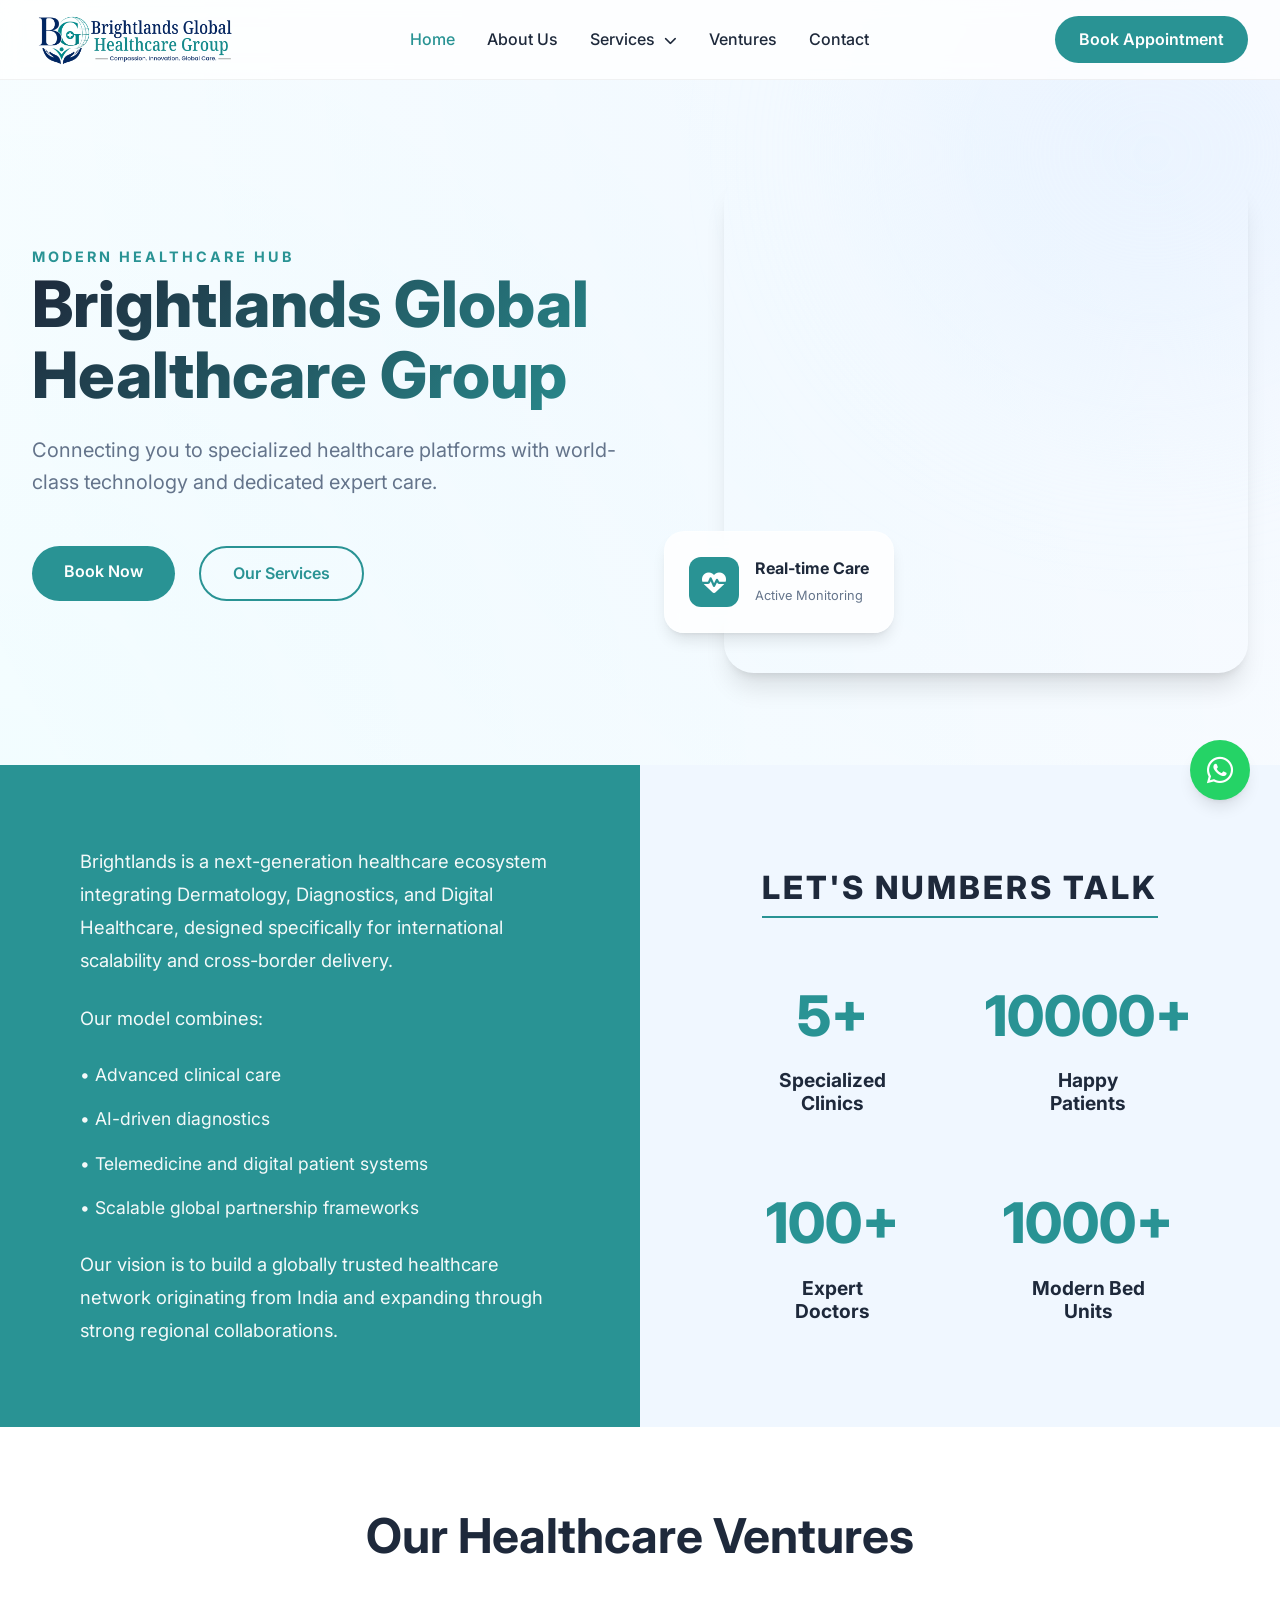
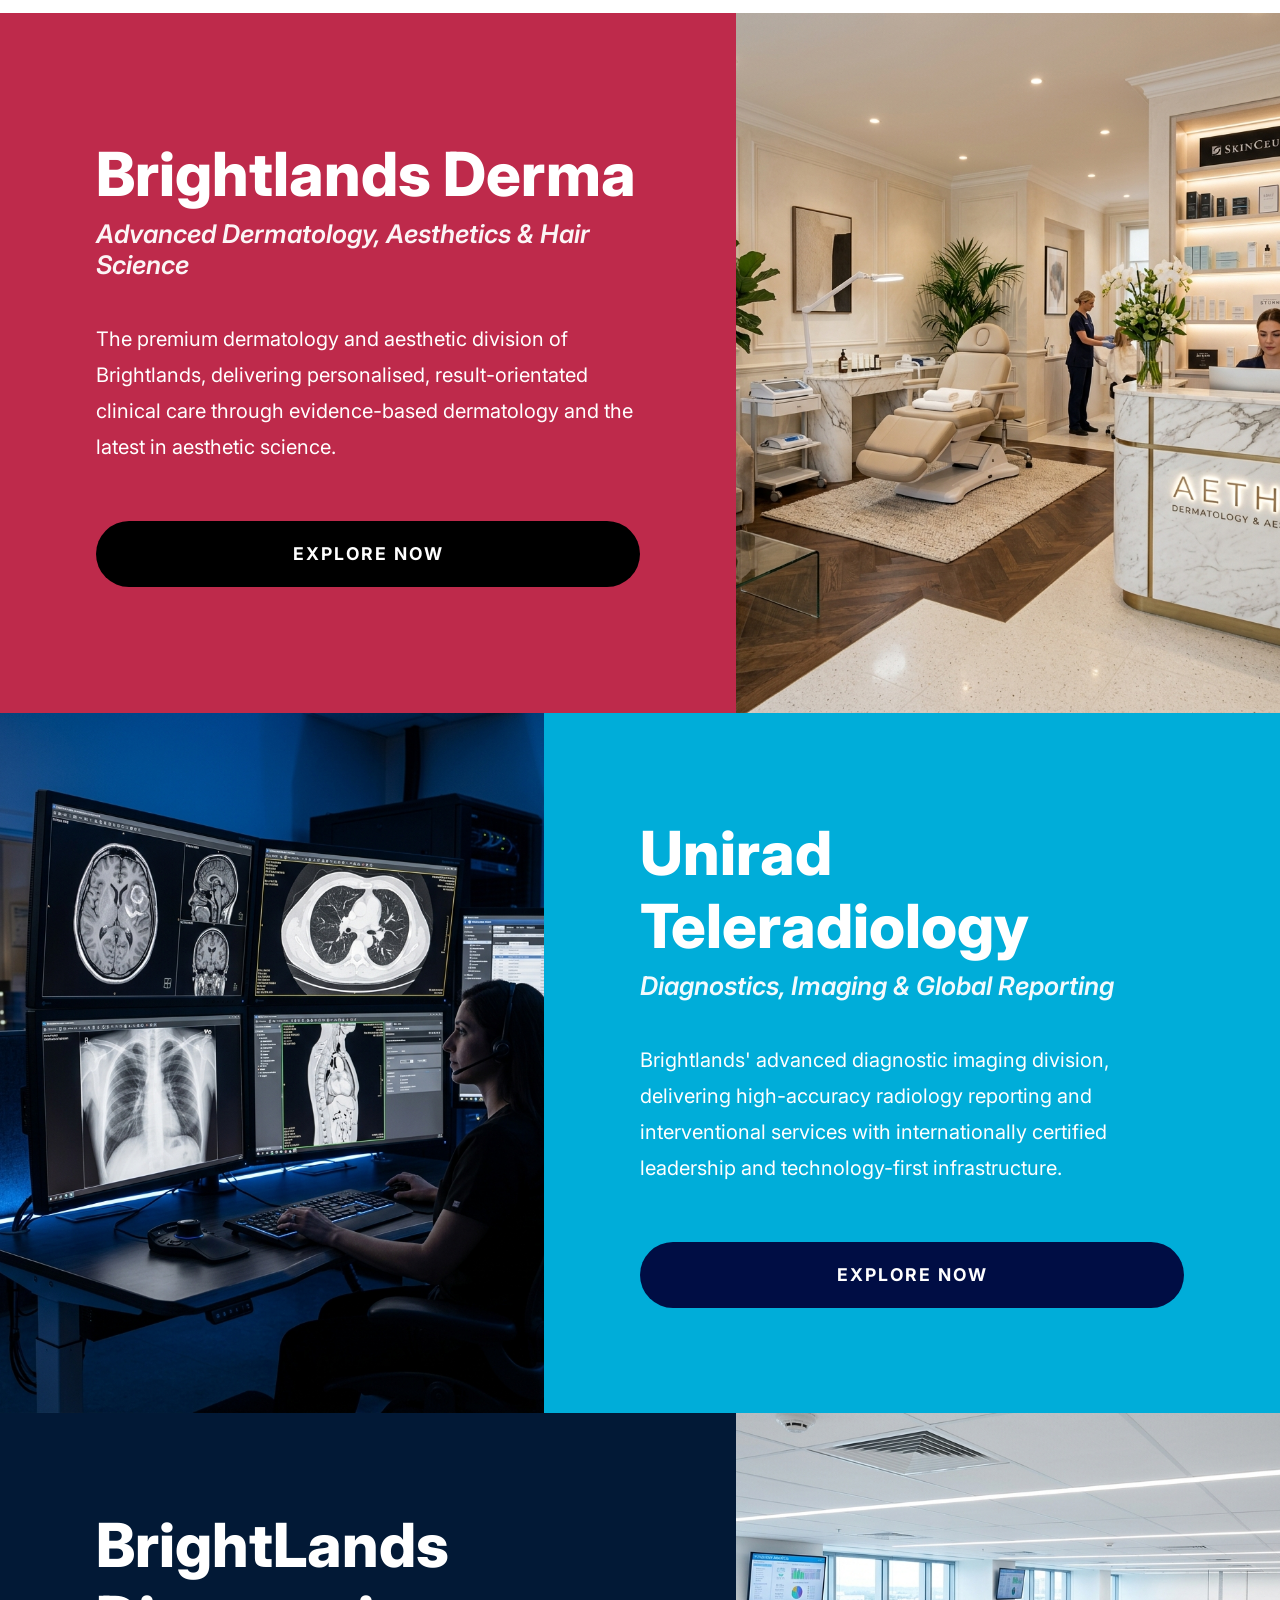
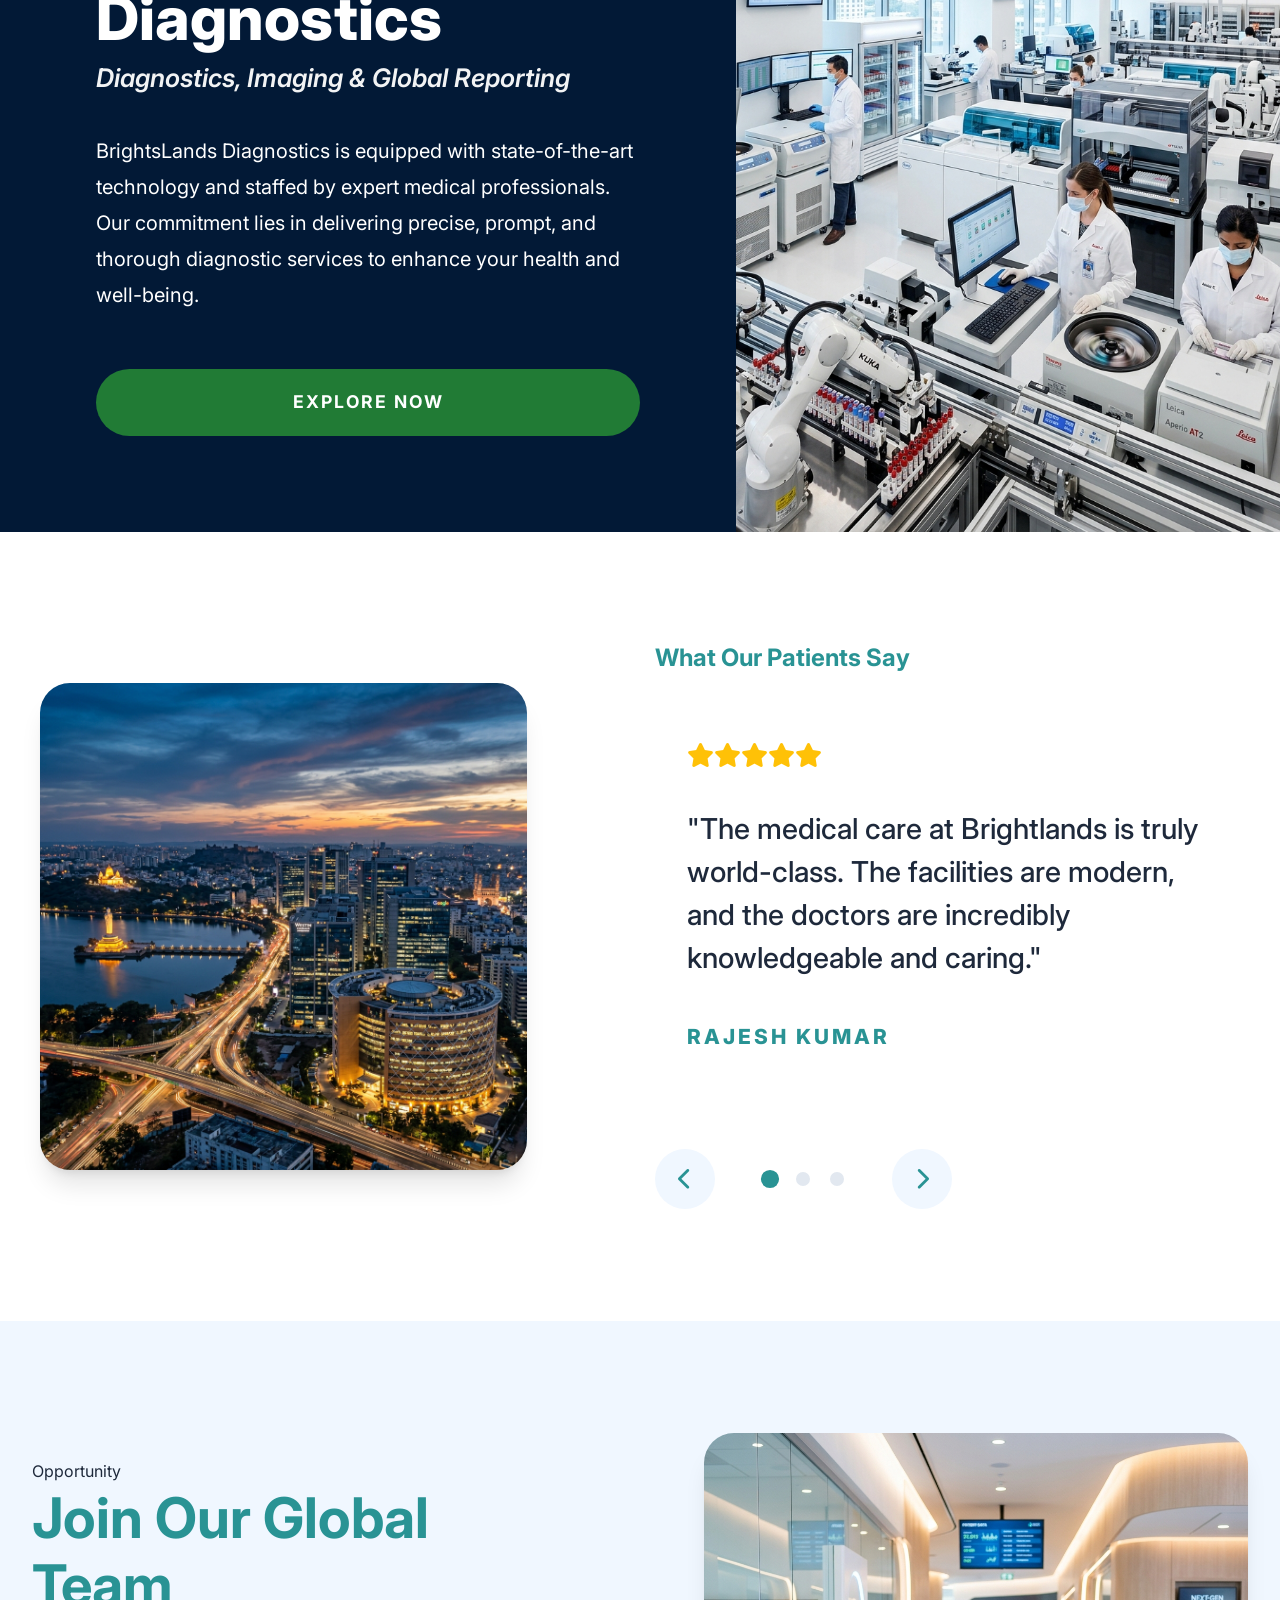
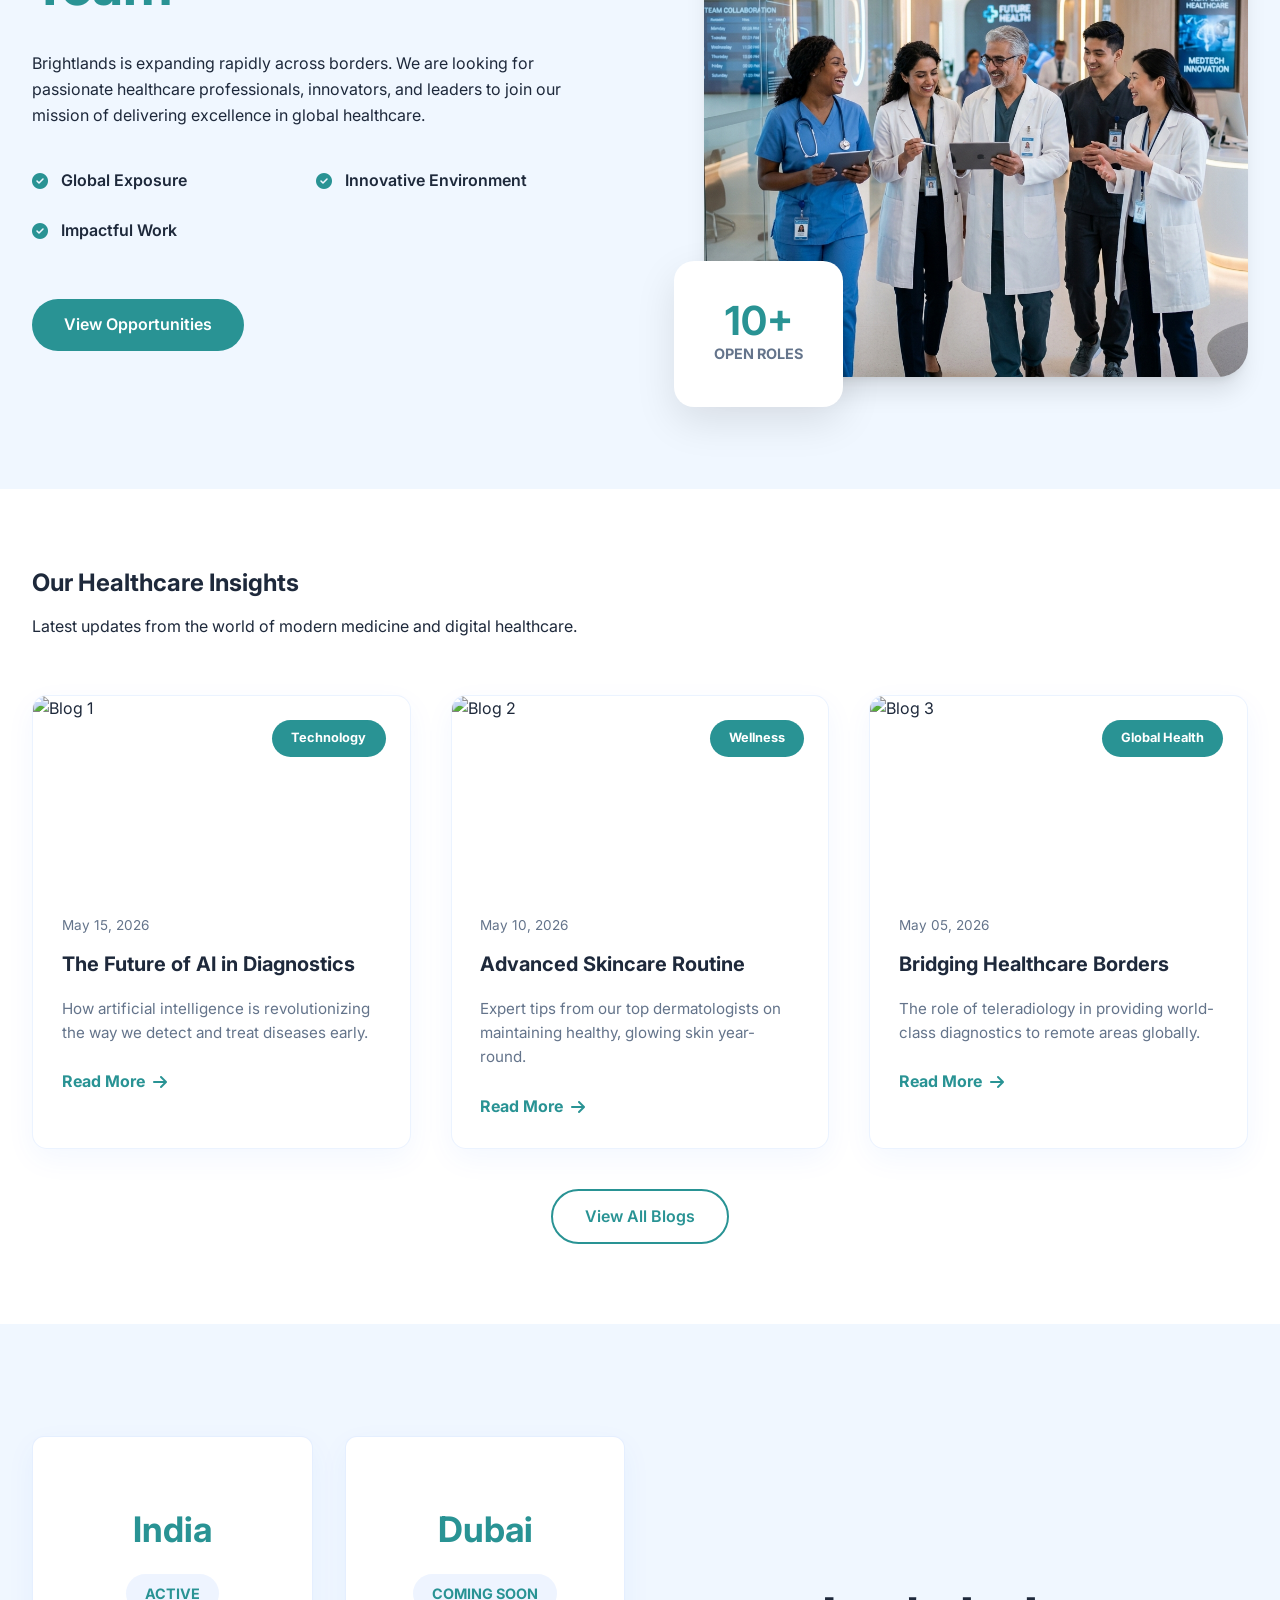
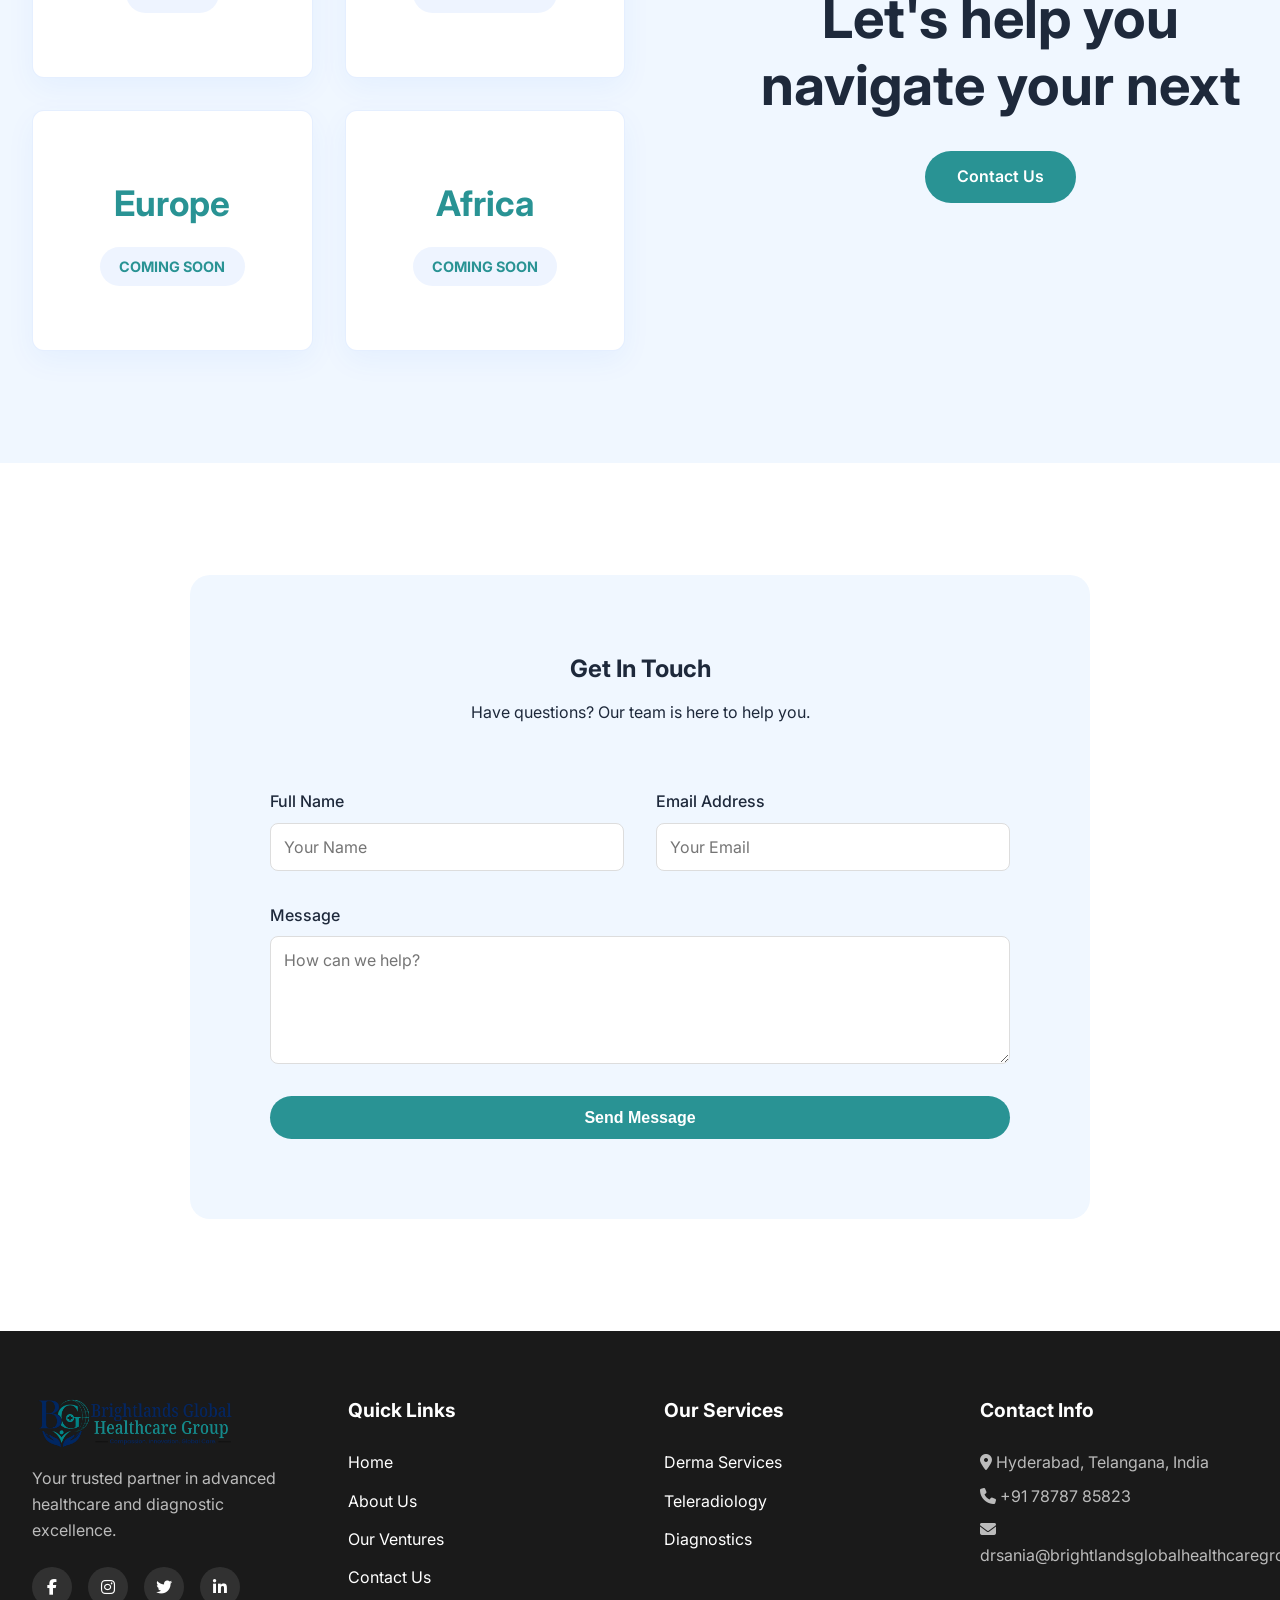
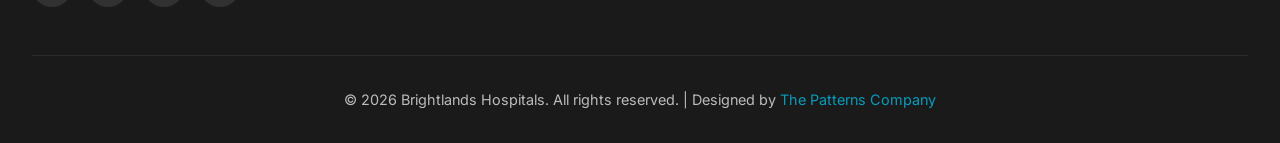
==== commit 77b7ba99: "mail" ====
--- a/index.html
+++ b/index.html
@@ -469,7 +469,8 @@
                     <h4>Contact Info</h4>
                     <p style="opacity: 0.7;"><i class="fas fa-location-dot"></i> Hyderabad, Telangana, India</p>
                     <p style="opacity: 0.7; margin: 0.5rem 0;"><i class="fas fa-phone"></i> +91 78787 85823</p>
-                    <p style="opacity: 0.7;"><i class="fas fa-envelope"></i> info@brightlands.com</p>
+                    <p style="opacity: 0.7;"><i class="fas fa-envelope"></i>
+                        drsania@brightlandsglobalhealthcaregroup.com</p>
                 </div>
             </div>
             <div class="copyright text-center">
--- a/assets/css/style.css
+++ b/assets/css/style.css
@@ -2142,13 +2142,13 @@
     background: linear-gradient(rgba(0, 102, 255, 0.8), rgba(0, 102, 255, 0.8)), url('../images/hero.png');
     background-size: cover;
     background-position: center;
-    height: 40vh;
+    /* height: 40vh; */
     display: flex;
     align-items: center;
     justify-content: center;
     color: white;
-    padding-top: var(--header-height);
     text-align: center;
+    padding: 6rem 0;
 }
 
 .mission-vision {
@@ -2249,7 +2249,7 @@
 
 @media (max-width: 768px) {
     .about-hero {
-        height: 30vh;
+        /* height: 30vh; */
     }
 
     .mission-vision {
@@ -2266,12 +2266,13 @@
 /* --- Ventures Page Styles --- */
 .platform-hero {
     background: linear-gradient(rgba(0, 86, 179, 0.8), rgba(0, 86, 179, 0.8));
-    height: 40vh;
+    /* height: 40vh; */
     display: flex;
     align-items: center;
     justify-content: center;
     color: white;
     padding-top: var(--header-height);
+    padding: 6rem 0;
     text-align: center;
 }
 
@@ -2299,7 +2300,7 @@
 
 @media (max-width: 768px) {
     .platform-hero {
-        height: 30vh;
+        /* height: 30vh; */
     }
 
     .platform-section {
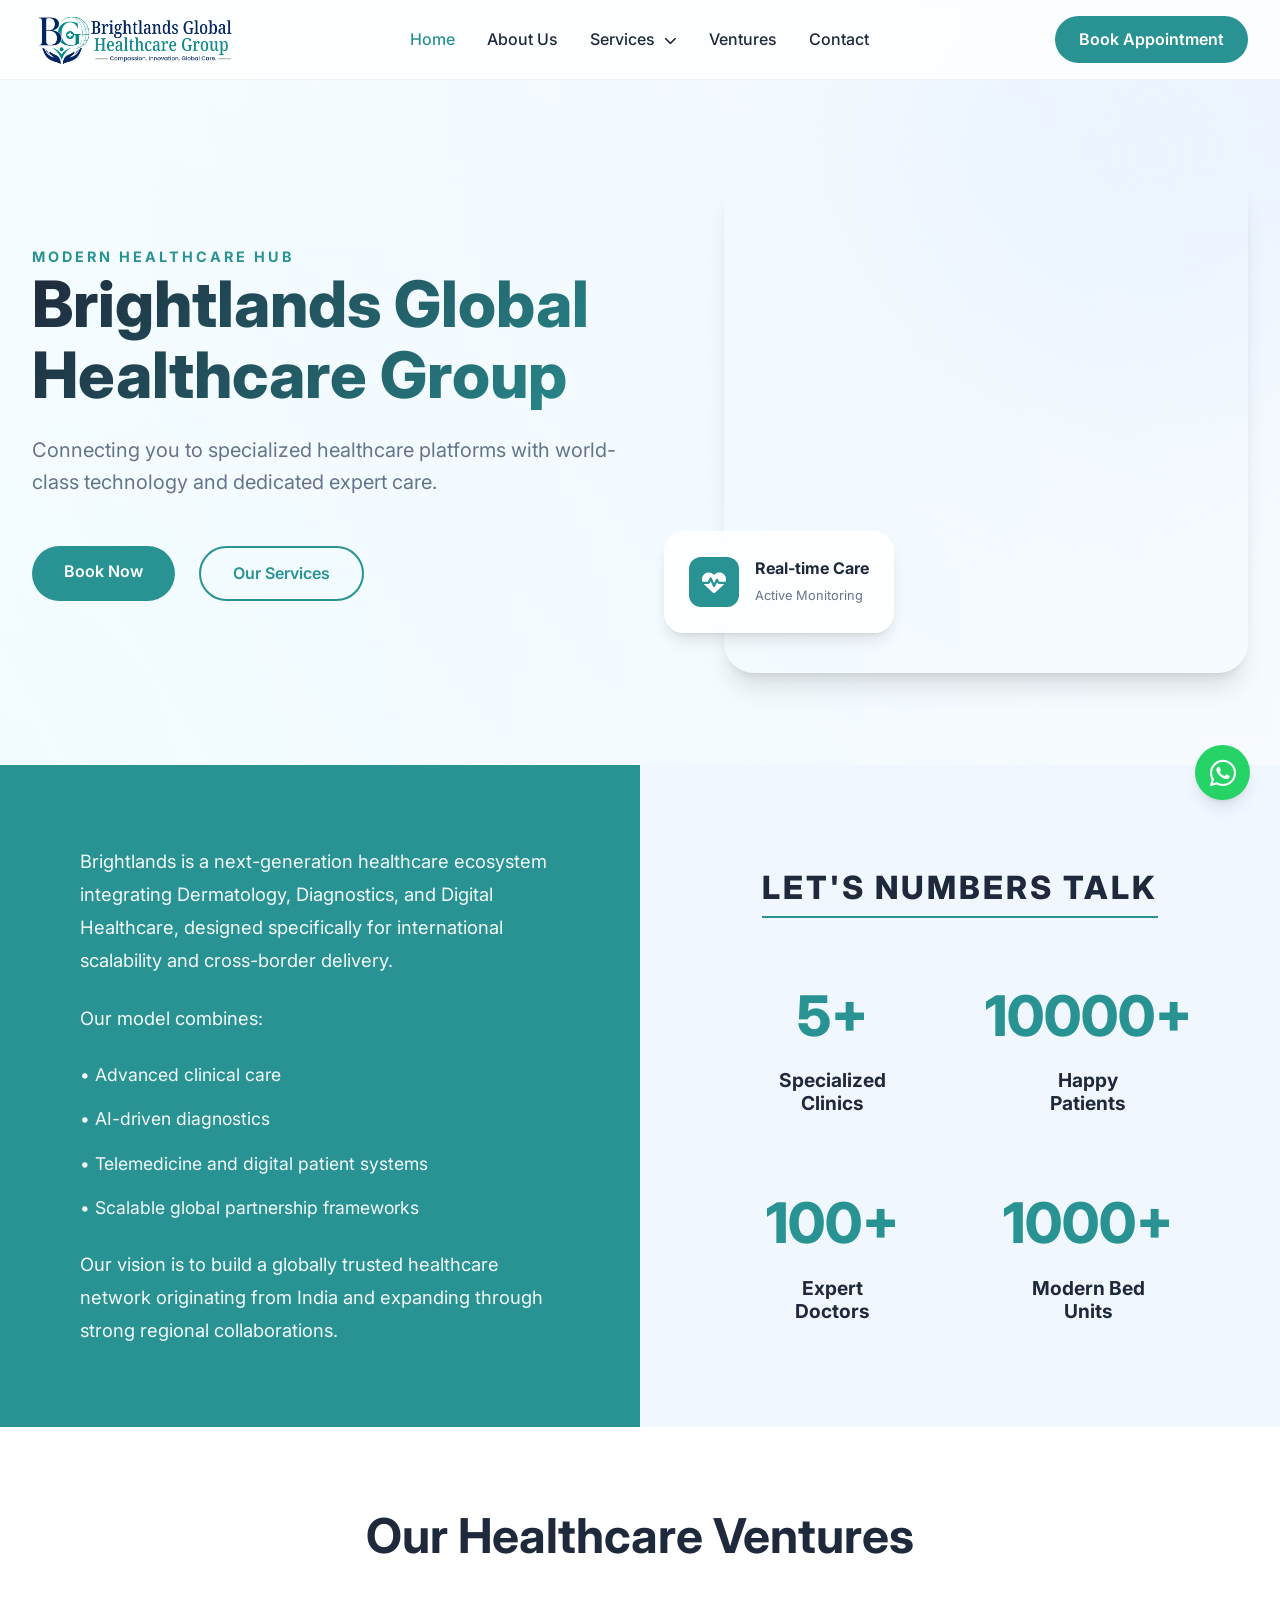
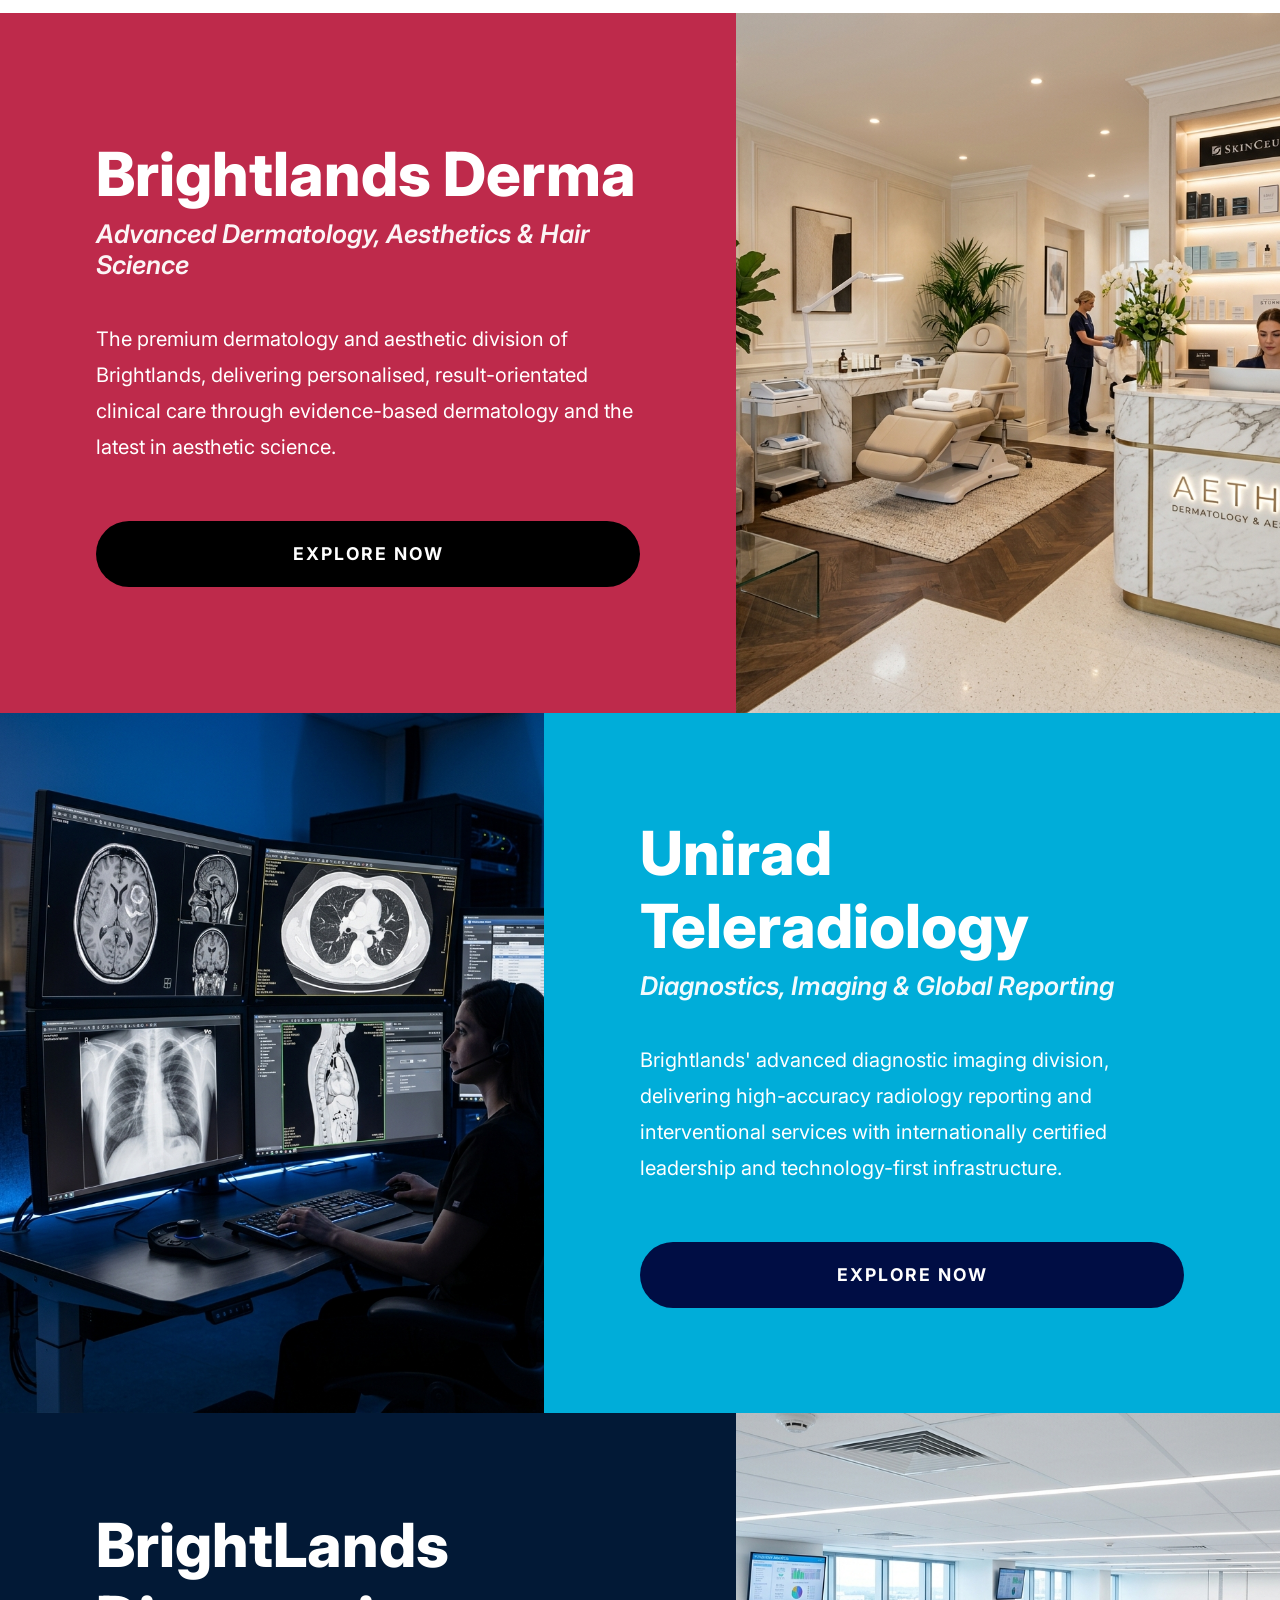
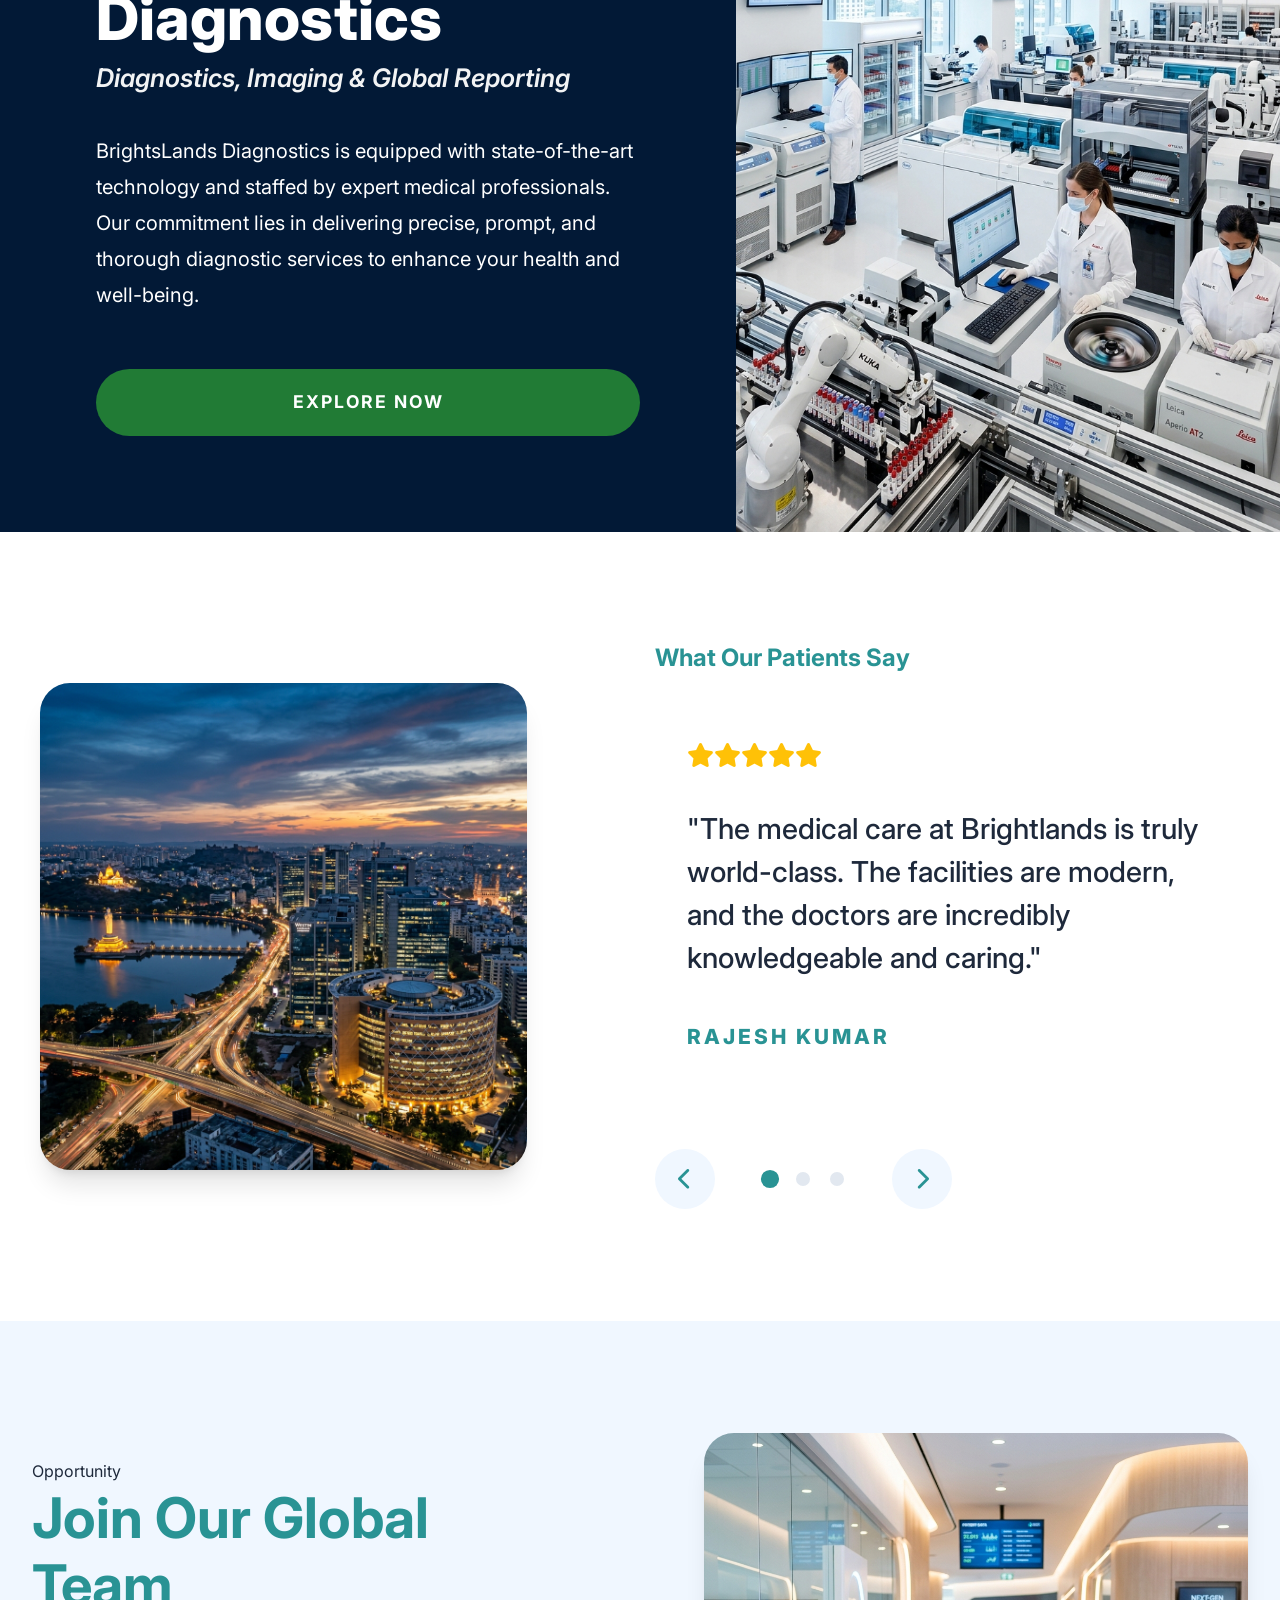
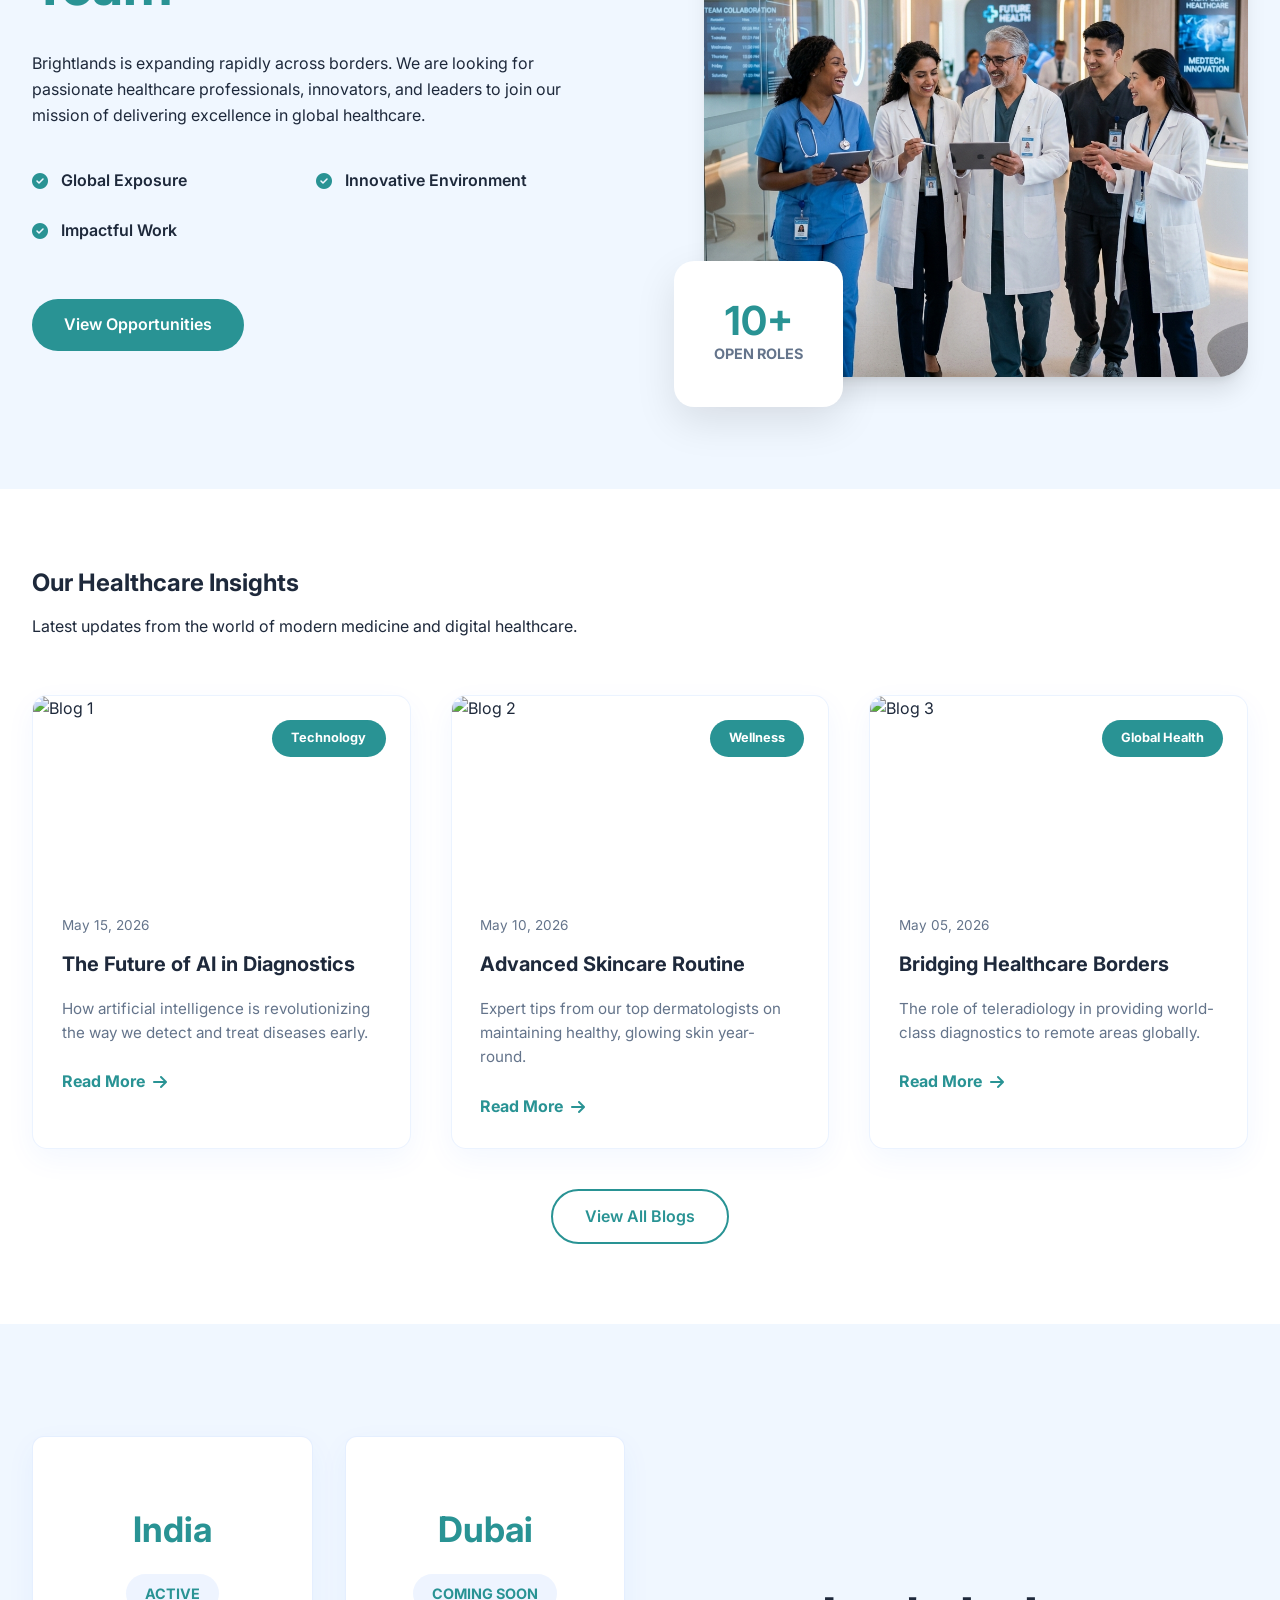
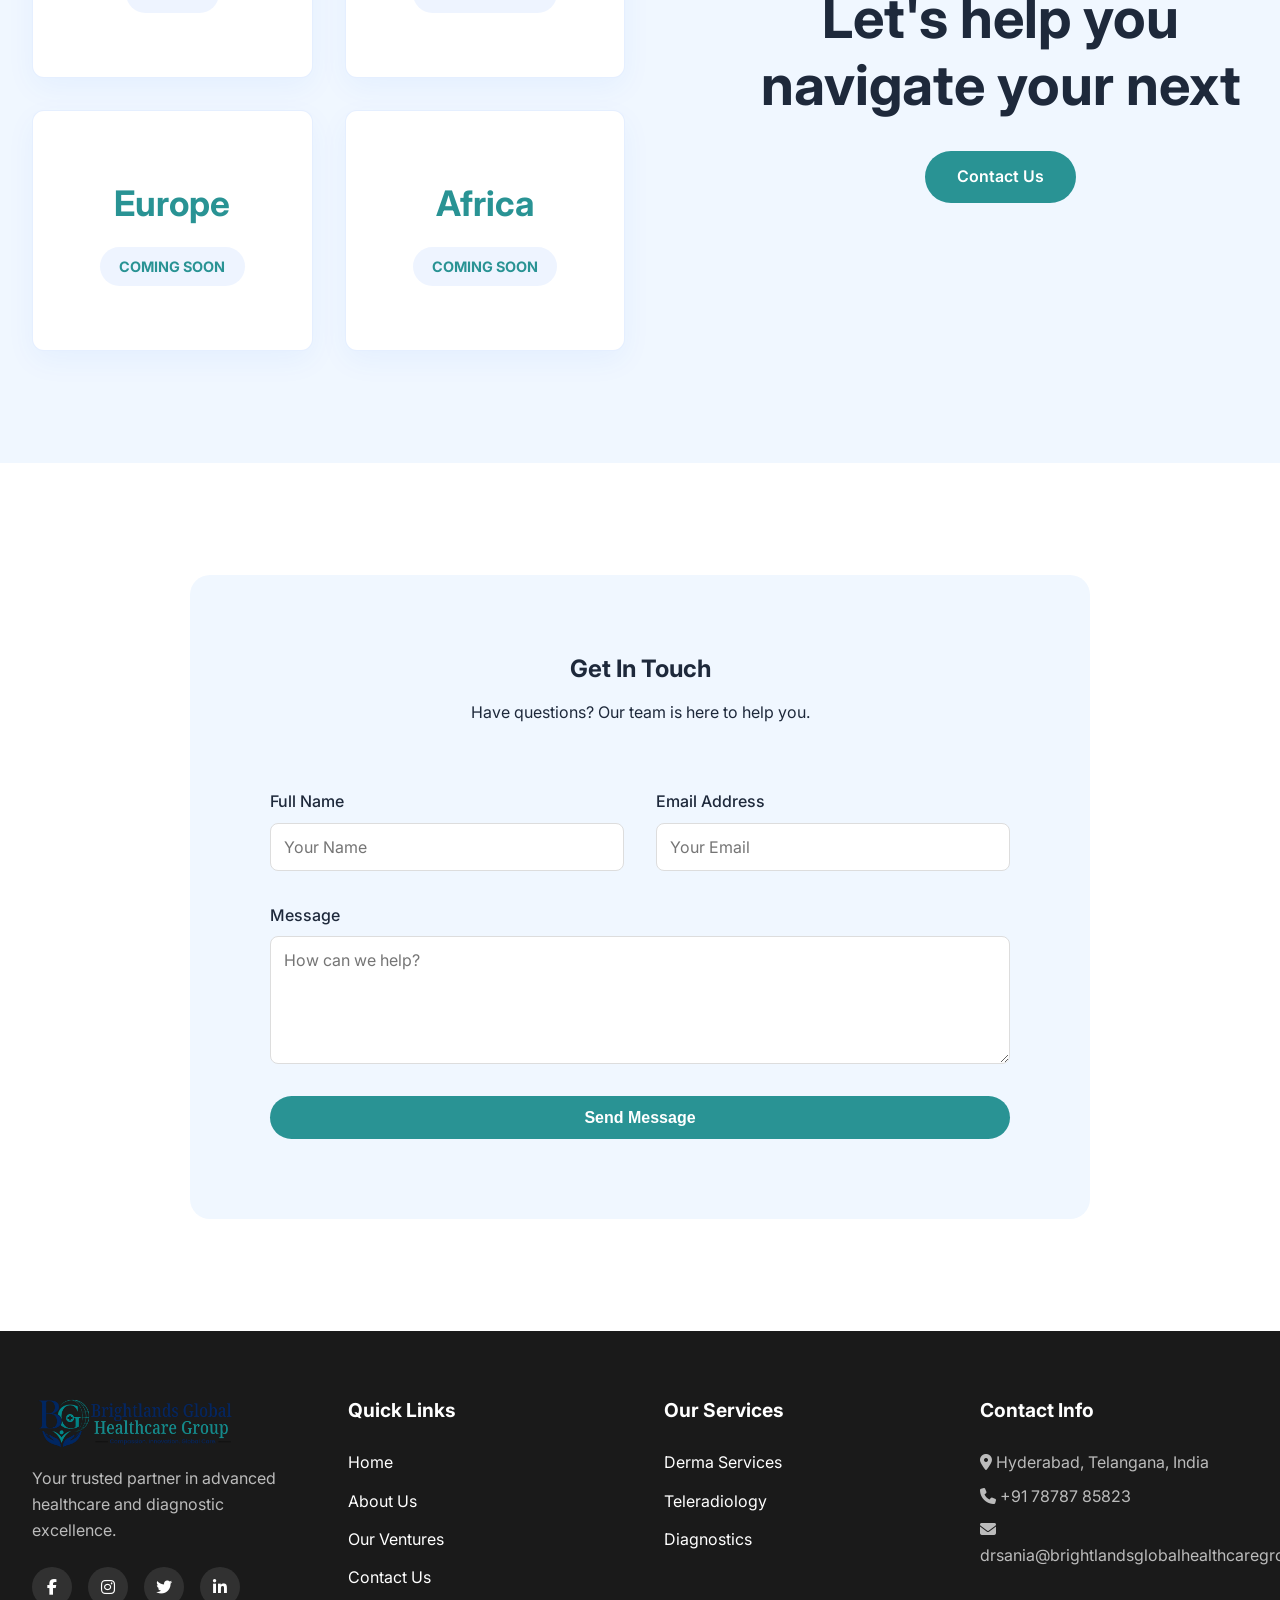
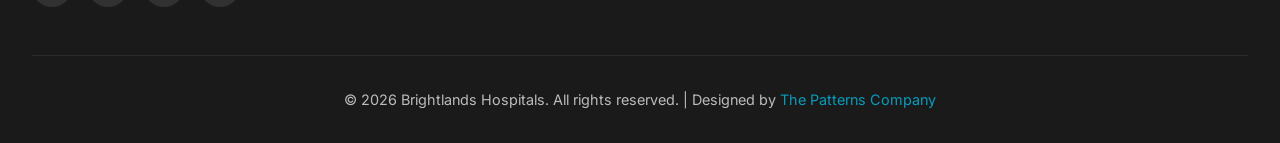
==== commit 285ece5f: "url chnaged" ====
--- a/index.html
+++ b/index.html
@@ -462,7 +462,7 @@
                     <ul class="footer-links">
                         <li><a href="https://brightlandsderma.com/">Derma Services</a></li>
                         <li><a href="https://uniradteleradiology.com/">Teleradiology</a></li>
-                        <li><a href="contact.html">Diagnostics</a></li>
+                        <li><a href="https://brightlandsdiagnostics.com/">Diagnostics</a></li>
                     </ul>
                 </div>
                 <div class="footer-col">
--- a/assets/css/style.css
+++ b/assets/css/style.css
@@ -1001,8 +1001,8 @@
     position: fixed;
     bottom: 100px;
     right: 30px;
-    width: 60px;
-    height: 60px;
+    width: 55px;
+    height: 55px;
     background-color: #25d366;
     color: #FFF;
     border-radius: 50px;
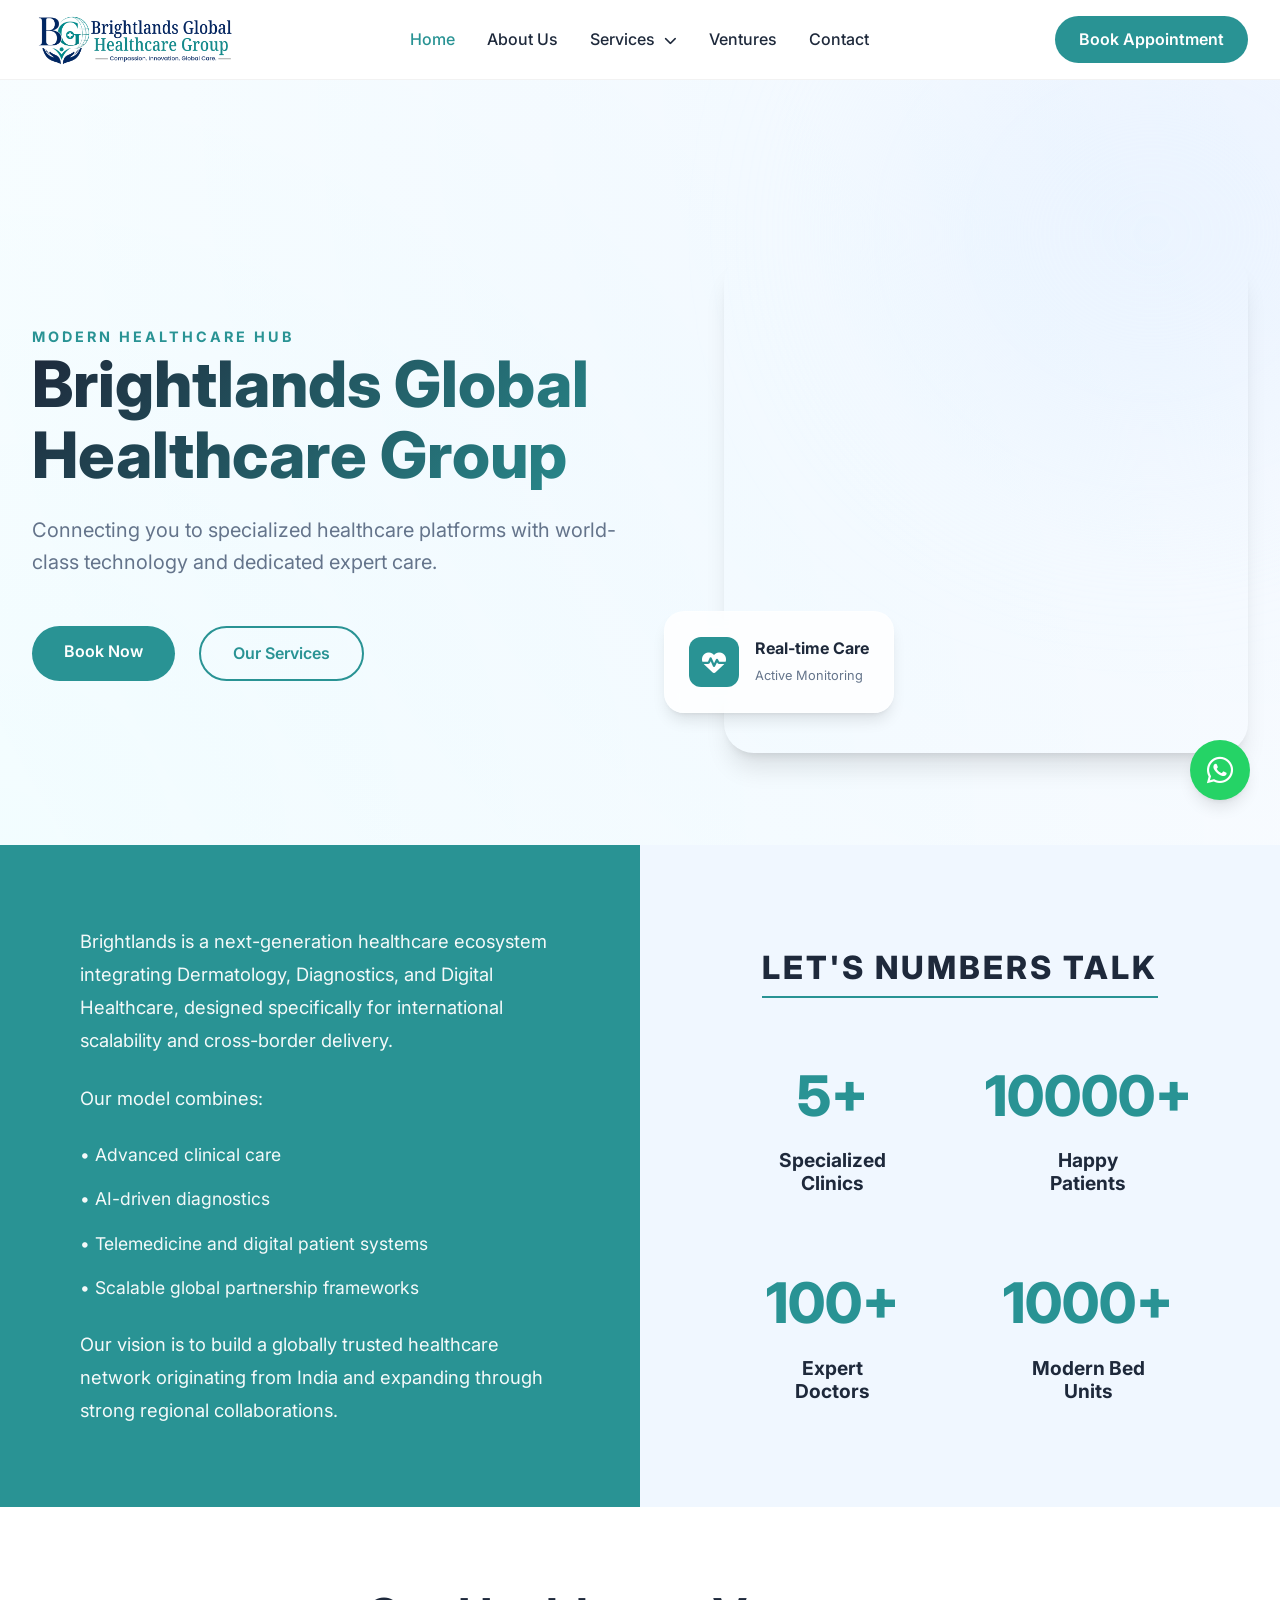
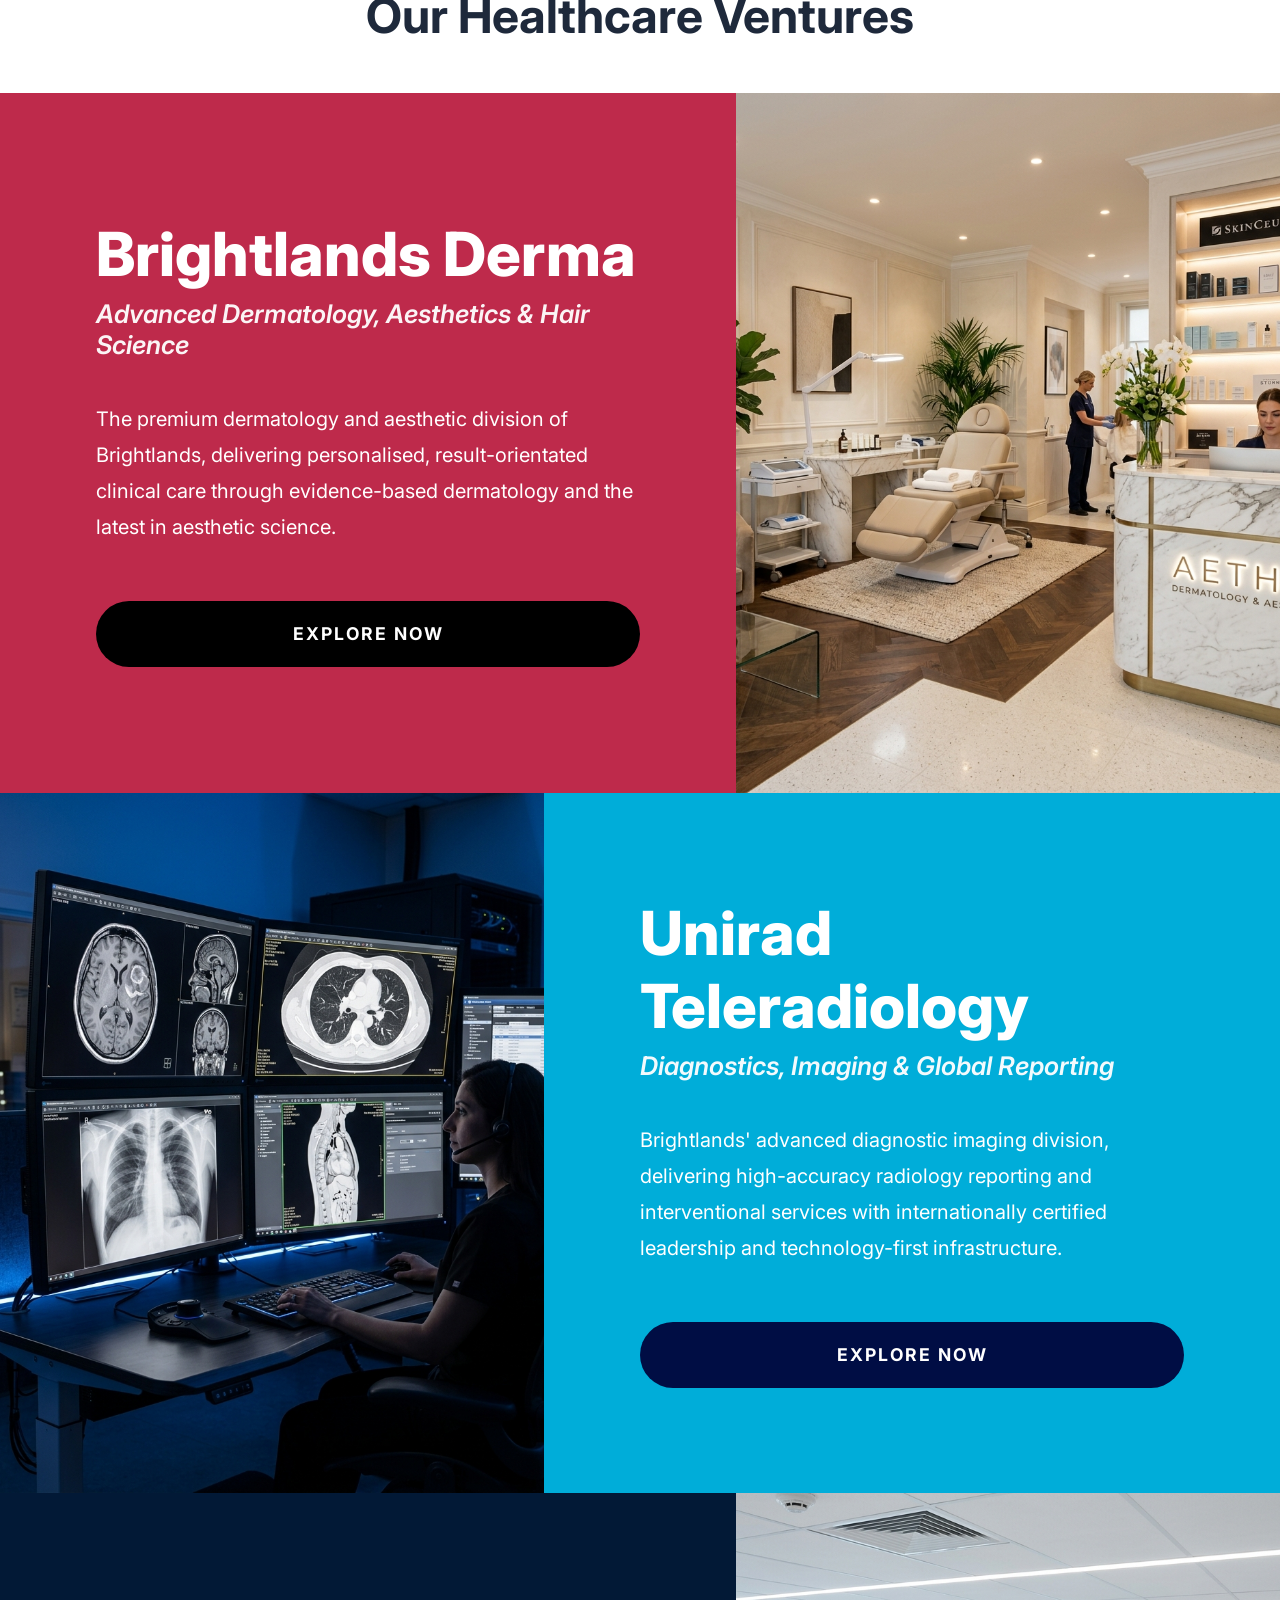
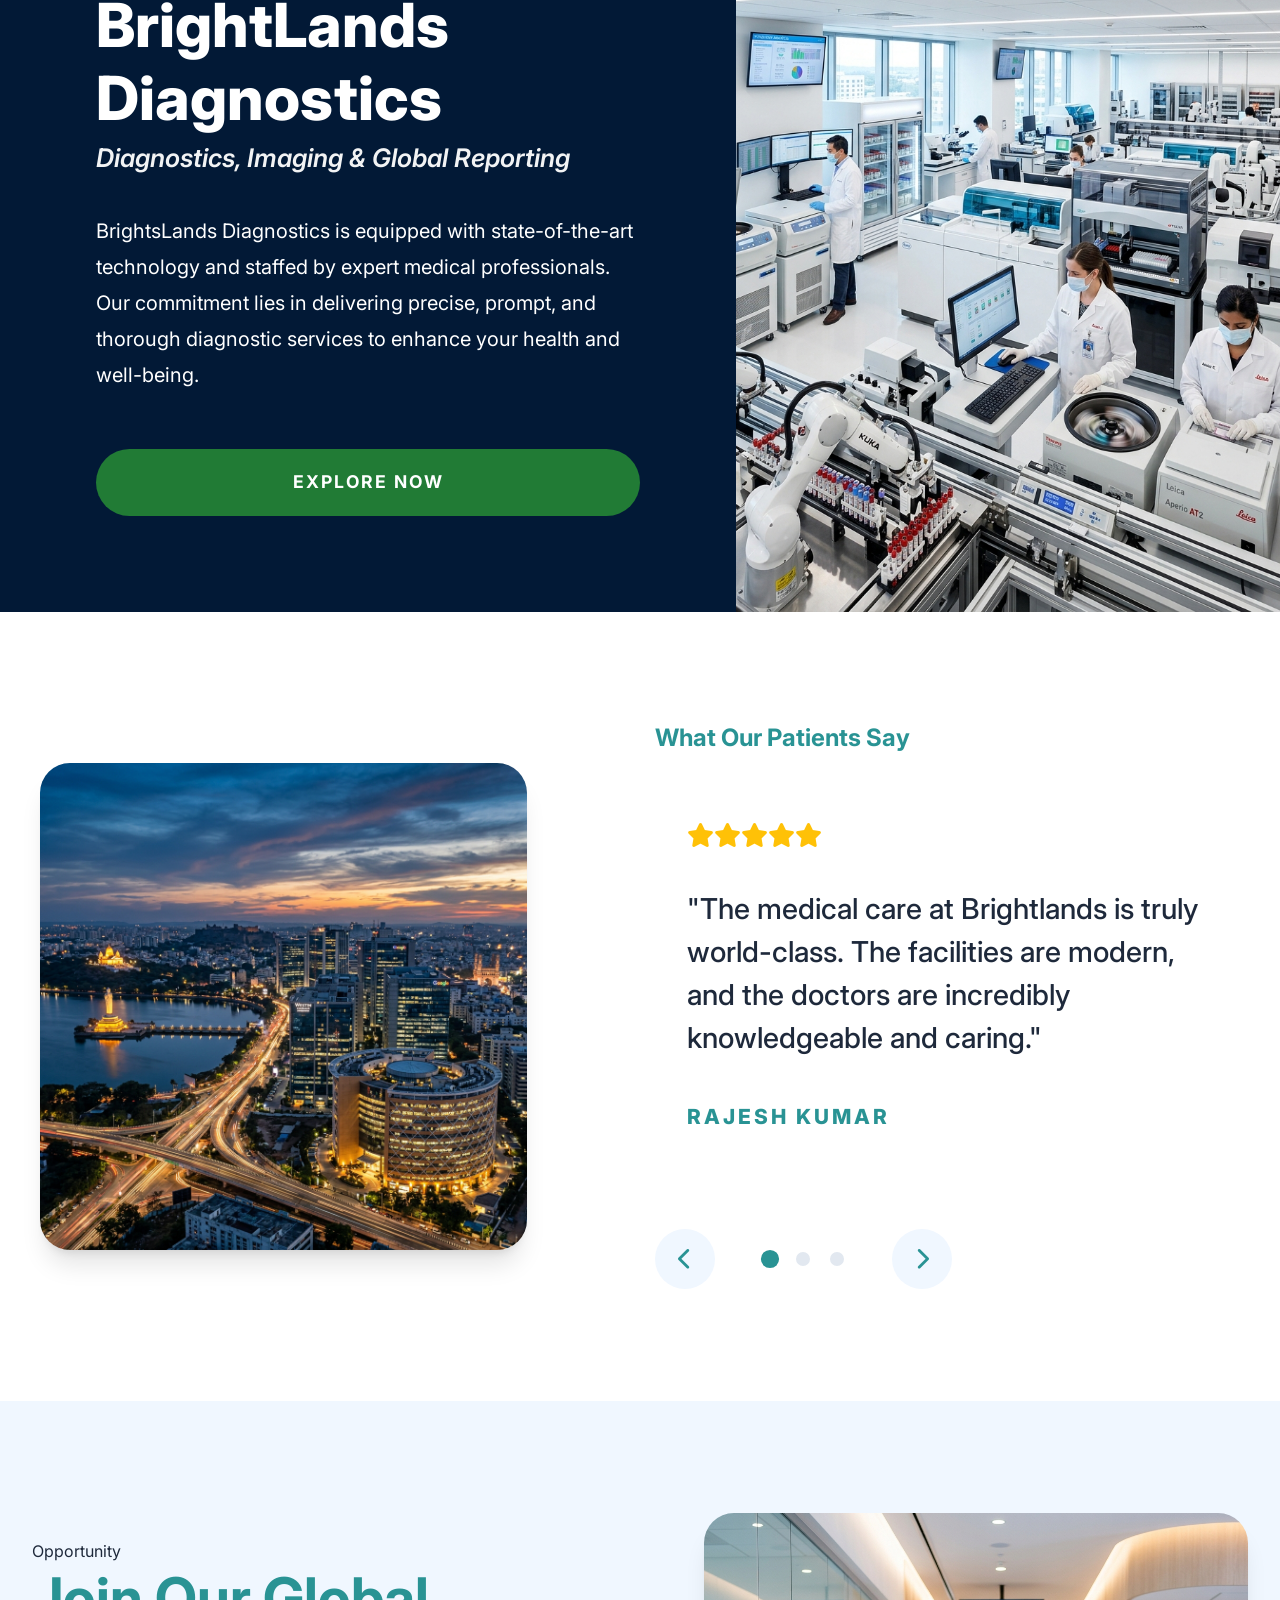
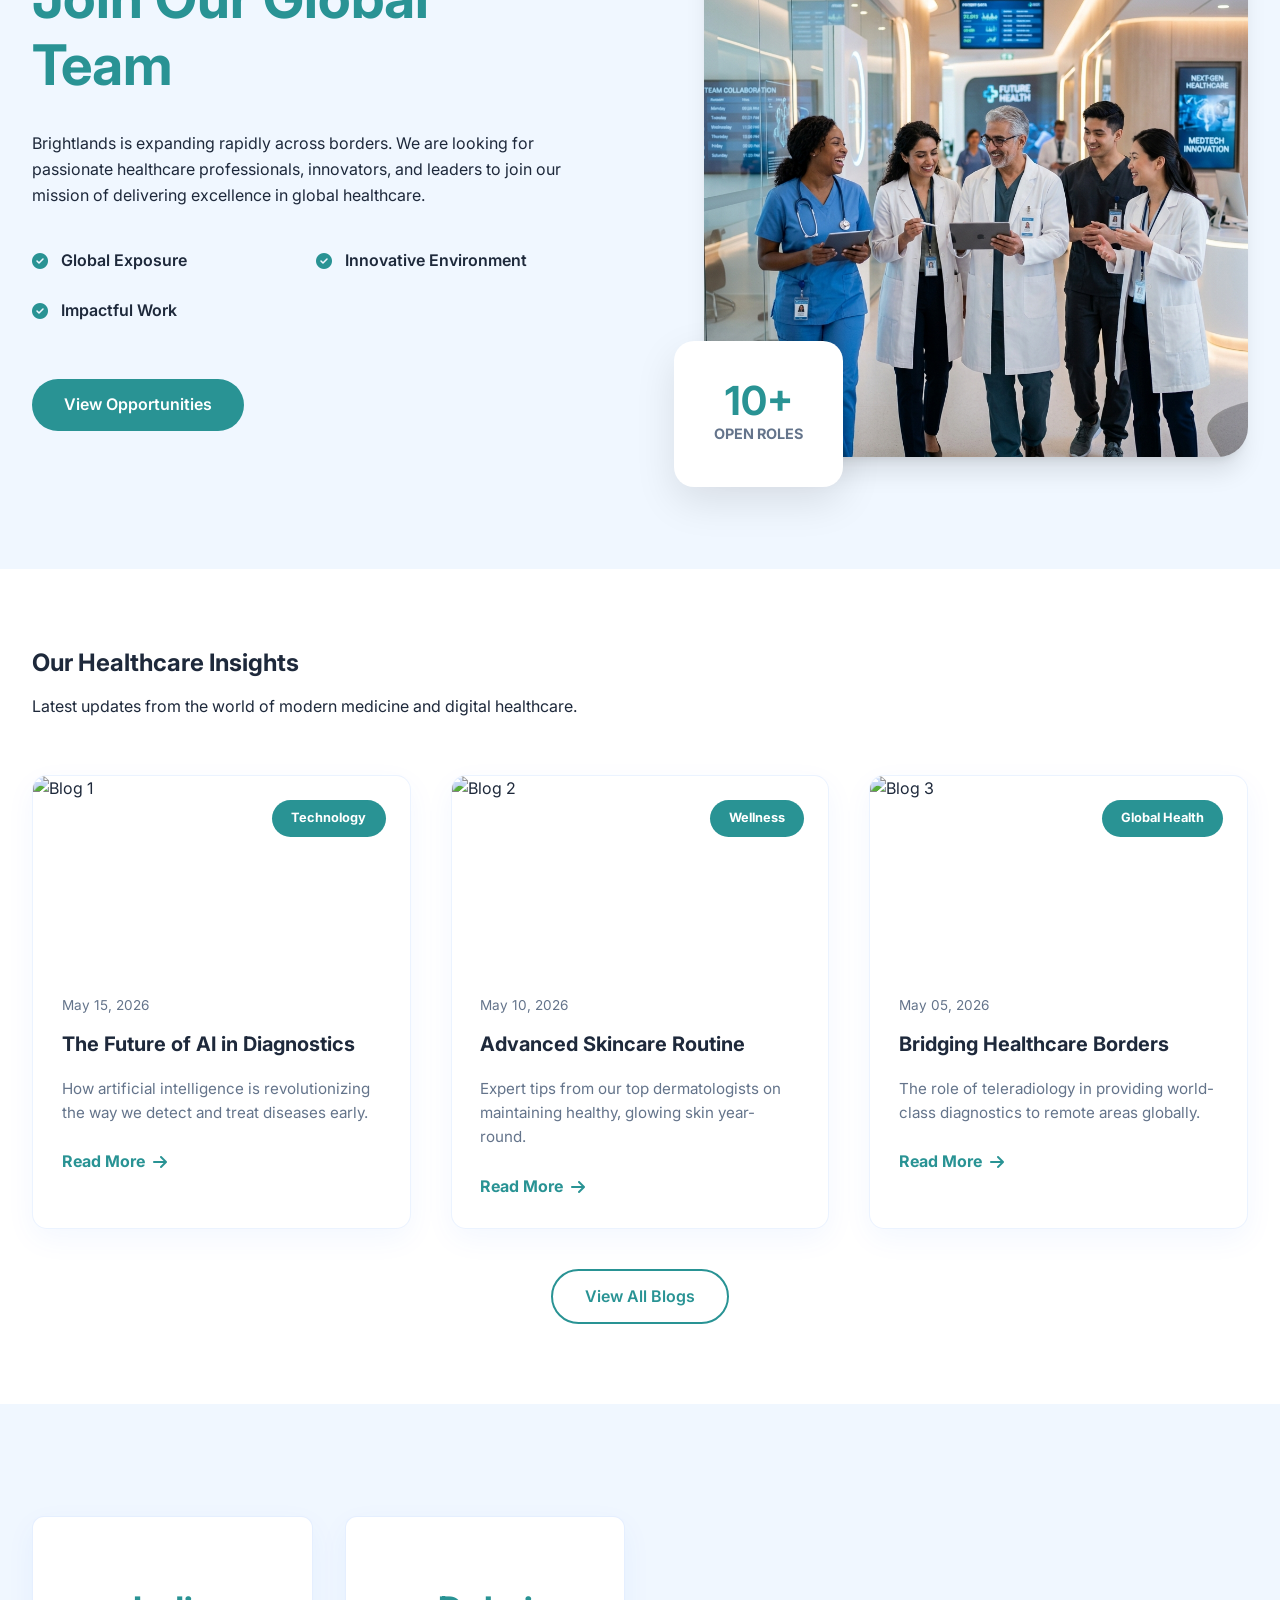
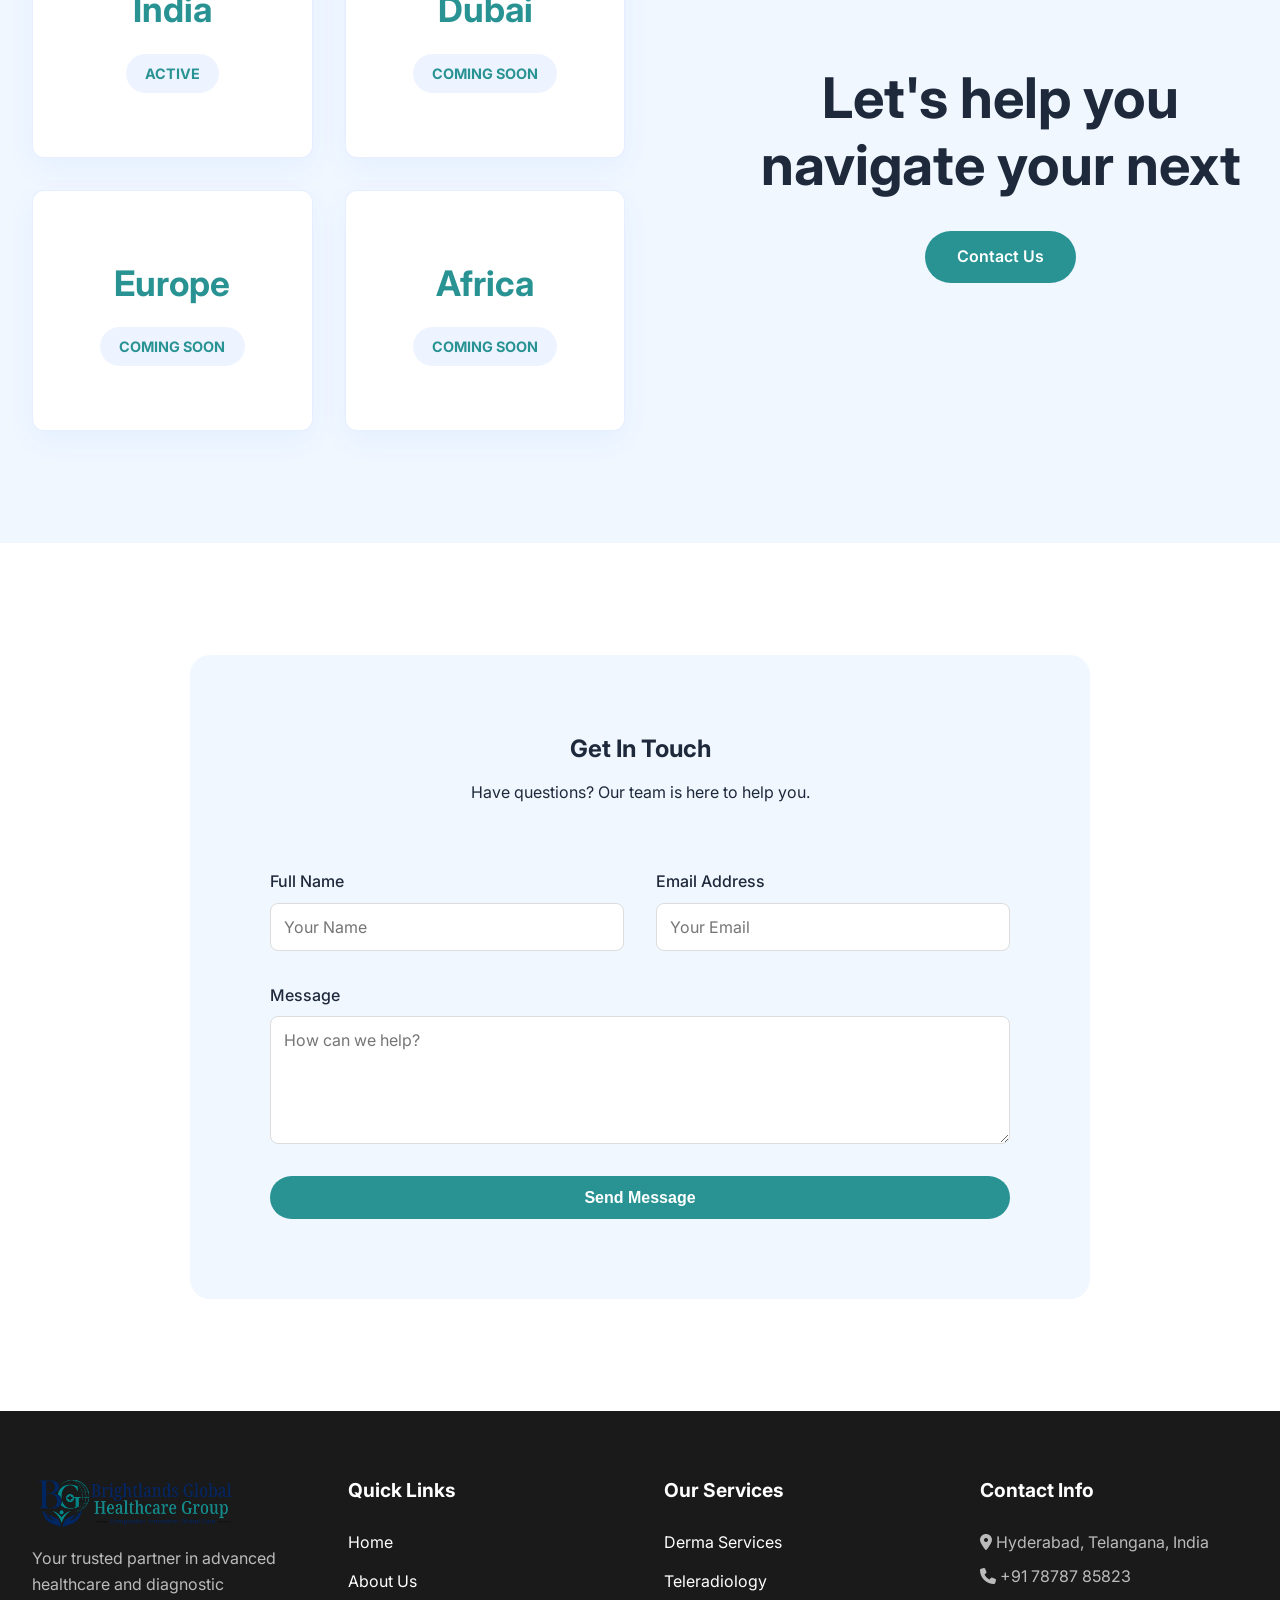
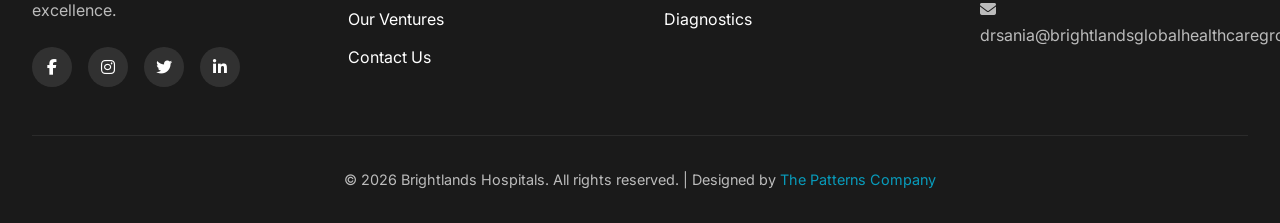
==== commit 8e84897b: "pp" ====
--- a/index.html
+++ b/index.html
@@ -354,7 +354,7 @@
                     <h2>Get In Touch</h2>
                     <p>Have questions? Our team is here to help you.</p>
                 </div>
-                <form>
+                <form id="homeContactForm">
                     <div class="form-grid">
                         <div class="form-group">
                             <label>Full Name</label>
@@ -431,6 +431,14 @@
                 autoSlide = setInterval(nextSlide, 8000); // Resume with longer interval
             });
         });
+        // Home Contact Form
+        const homeContactForm = document.getElementById('homeContactForm');
+        if (homeContactForm) {
+            homeContactForm.addEventListener('submit', function (e) {
+                e.preventDefault();
+                window.location.href = 'thank-you.html';
+            });
+        }
     </script>
 
     <footer>
@@ -462,7 +470,7 @@
                     <ul class="footer-links">
                         <li><a href="https://brightlandsderma.com/">Derma Services</a></li>
                         <li><a href="https://uniradteleradiology.com/">Teleradiology</a></li>
-                        <li><a href="https://brightlandsdiagnostics.com/">Diagnostics</a></li>
+                        <li><a href="contact.html">Diagnostics</a></li>
                     </ul>
                 </div>
                 <div class="footer-col">
--- a/assets/css/style.css
+++ b/assets/css/style.css
@@ -136,7 +136,7 @@
     height: var(--header-height);
     background-color: rgba(255, 255, 255, 0.8);
     backdrop-filter: blur(10px);
-    position: fixed;
+    /* position: absolute; */
     top: 0;
     width: 100%;
     z-index: 1000;
@@ -147,9 +147,21 @@
 }
 
 header.scrolled {
+    position: fixed;
     height: 80px;
     background-color: rgba(255, 255, 255, 0.95);
     box-shadow: var(--shadow-md);
+    animation: slideDown 0.4s ease-out;
+}
+
+@keyframes slideDown {
+    from {
+        transform: translateY(-100%);
+    }
+
+    to {
+        transform: translateY(0);
+    }
 }
 
 .nav-container {
@@ -1001,8 +1013,8 @@
     position: fixed;
     bottom: 100px;
     right: 30px;
-    width: 55px;
-    height: 55px;
+    width: 60px;
+    height: 60px;
     background-color: #25d366;
     color: #FFF;
     border-radius: 50px;
@@ -2336,4 +2348,62 @@
 .leader-card {
     max-width: 300px;
     width: 100%;
+}
+
+/* Thank You Page Styles */
+.thank-you-section {
+    padding: 10rem 0 6rem;
+    min-height: 80vh;
+    display: flex;
+    align-items: center;
+    justify-content: center;
+    text-align: center;
+    background: radial-gradient(circle at top right, rgba(41, 147, 148, 0.1), transparent),
+        radial-gradient(circle at bottom left, rgba(0, 210, 255, 0.1), transparent);
+}
+
+.thank-you-card {
+    background: var(--white);
+    padding: 4rem;
+    border-radius: 30px;
+    box-shadow: var(--shadow-lg);
+    max-width: 600px;
+    width: 90%;
+    animation: fadeInUp 0.8s ease;
+}
+
+.thank-you-icon {
+    width: 100px;
+    height: 100px;
+    background: var(--primary-color);
+    color: var(--white);
+    border-radius: 50%;
+    display: flex;
+    align-items: center;
+    justify-content: center;
+    font-size: 3rem;
+    margin: 0 auto 2rem;
+    box-shadow: 0 10px 20px rgba(41, 147, 148, 0.3);
+}
+
+.thank-you-card h1 {
+    font-size: 2.5rem;
+    color: var(--text-color);
+    margin-bottom: 1rem;
+}
+
+.thank-you-card p {
+    font-size: 1.1rem;
+    color: var(--text-light);
+    margin-bottom: 2.5rem;
+}
+
+@media (max-width: 768px) {
+    .thank-you-card {
+        padding: 3rem 1.5rem;
+    }
+
+    .thank-you-card h1 {
+        font-size: 2rem;
+    }
 }
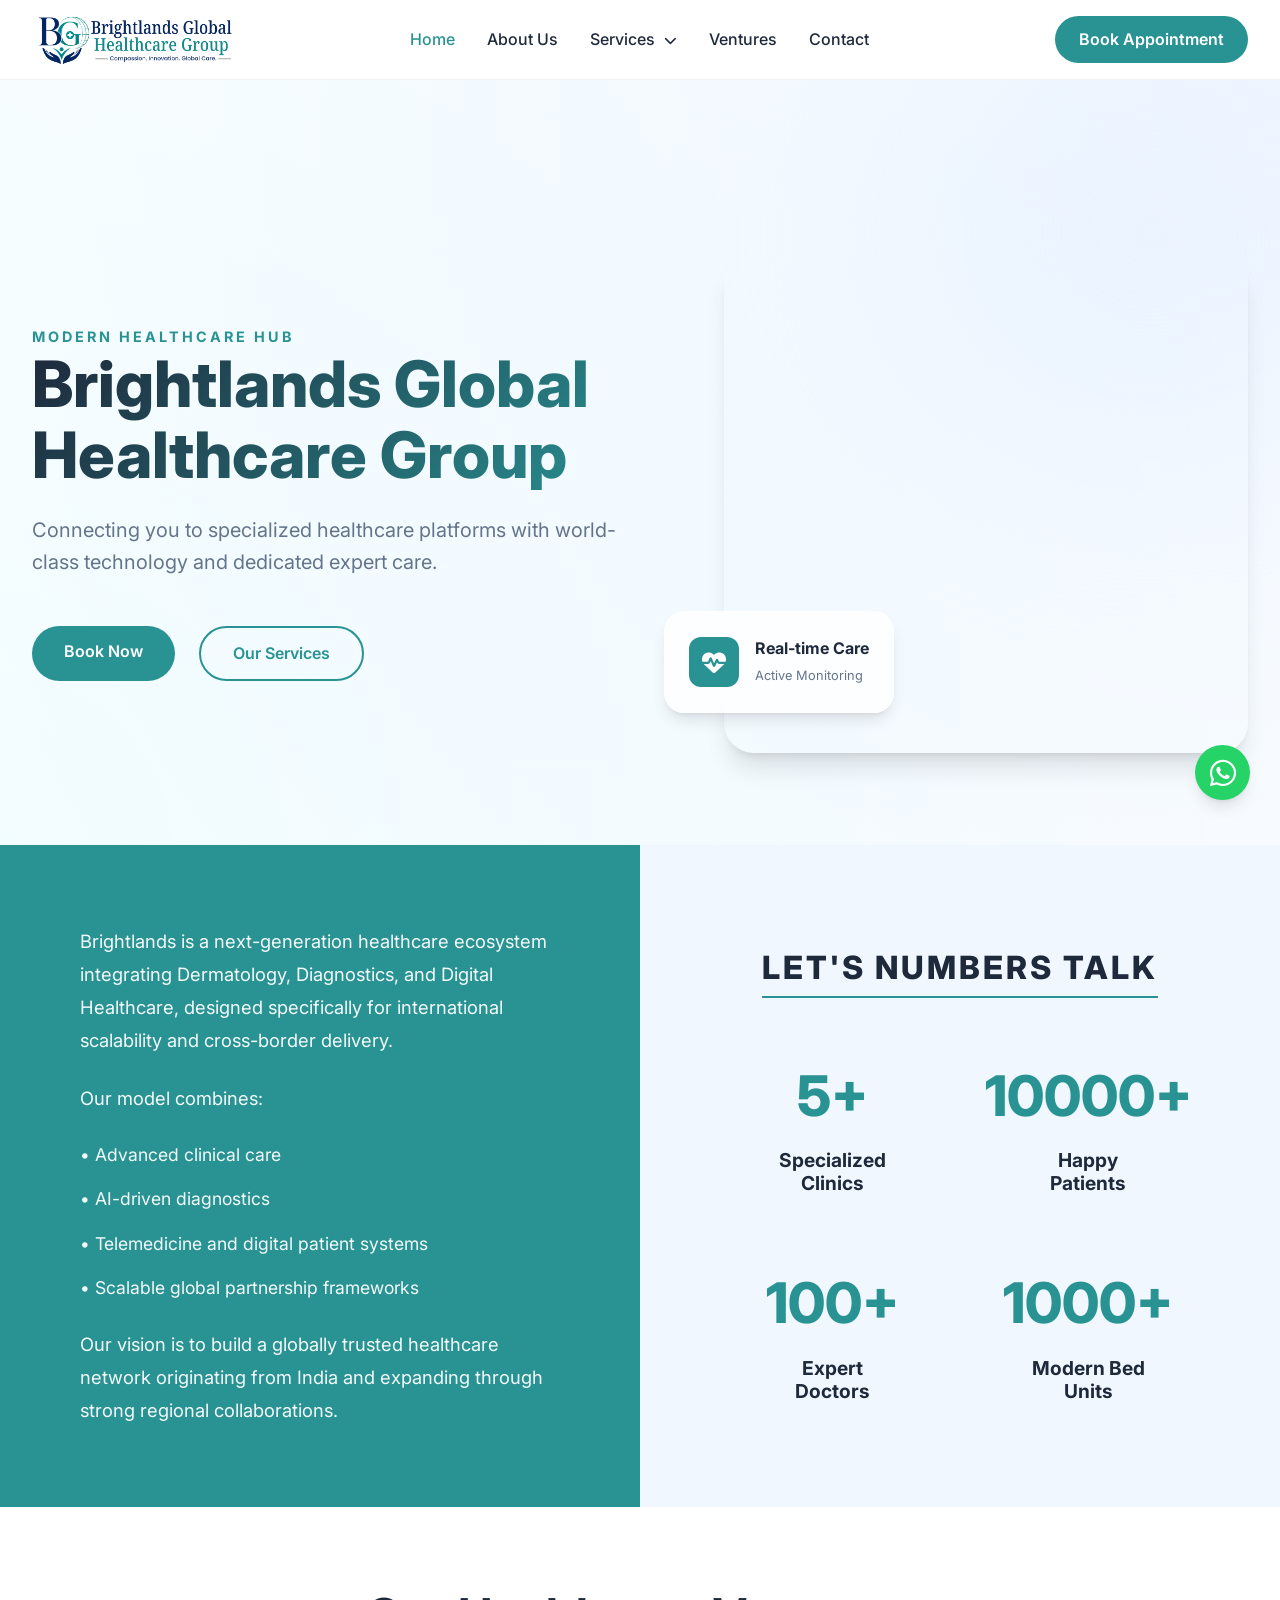
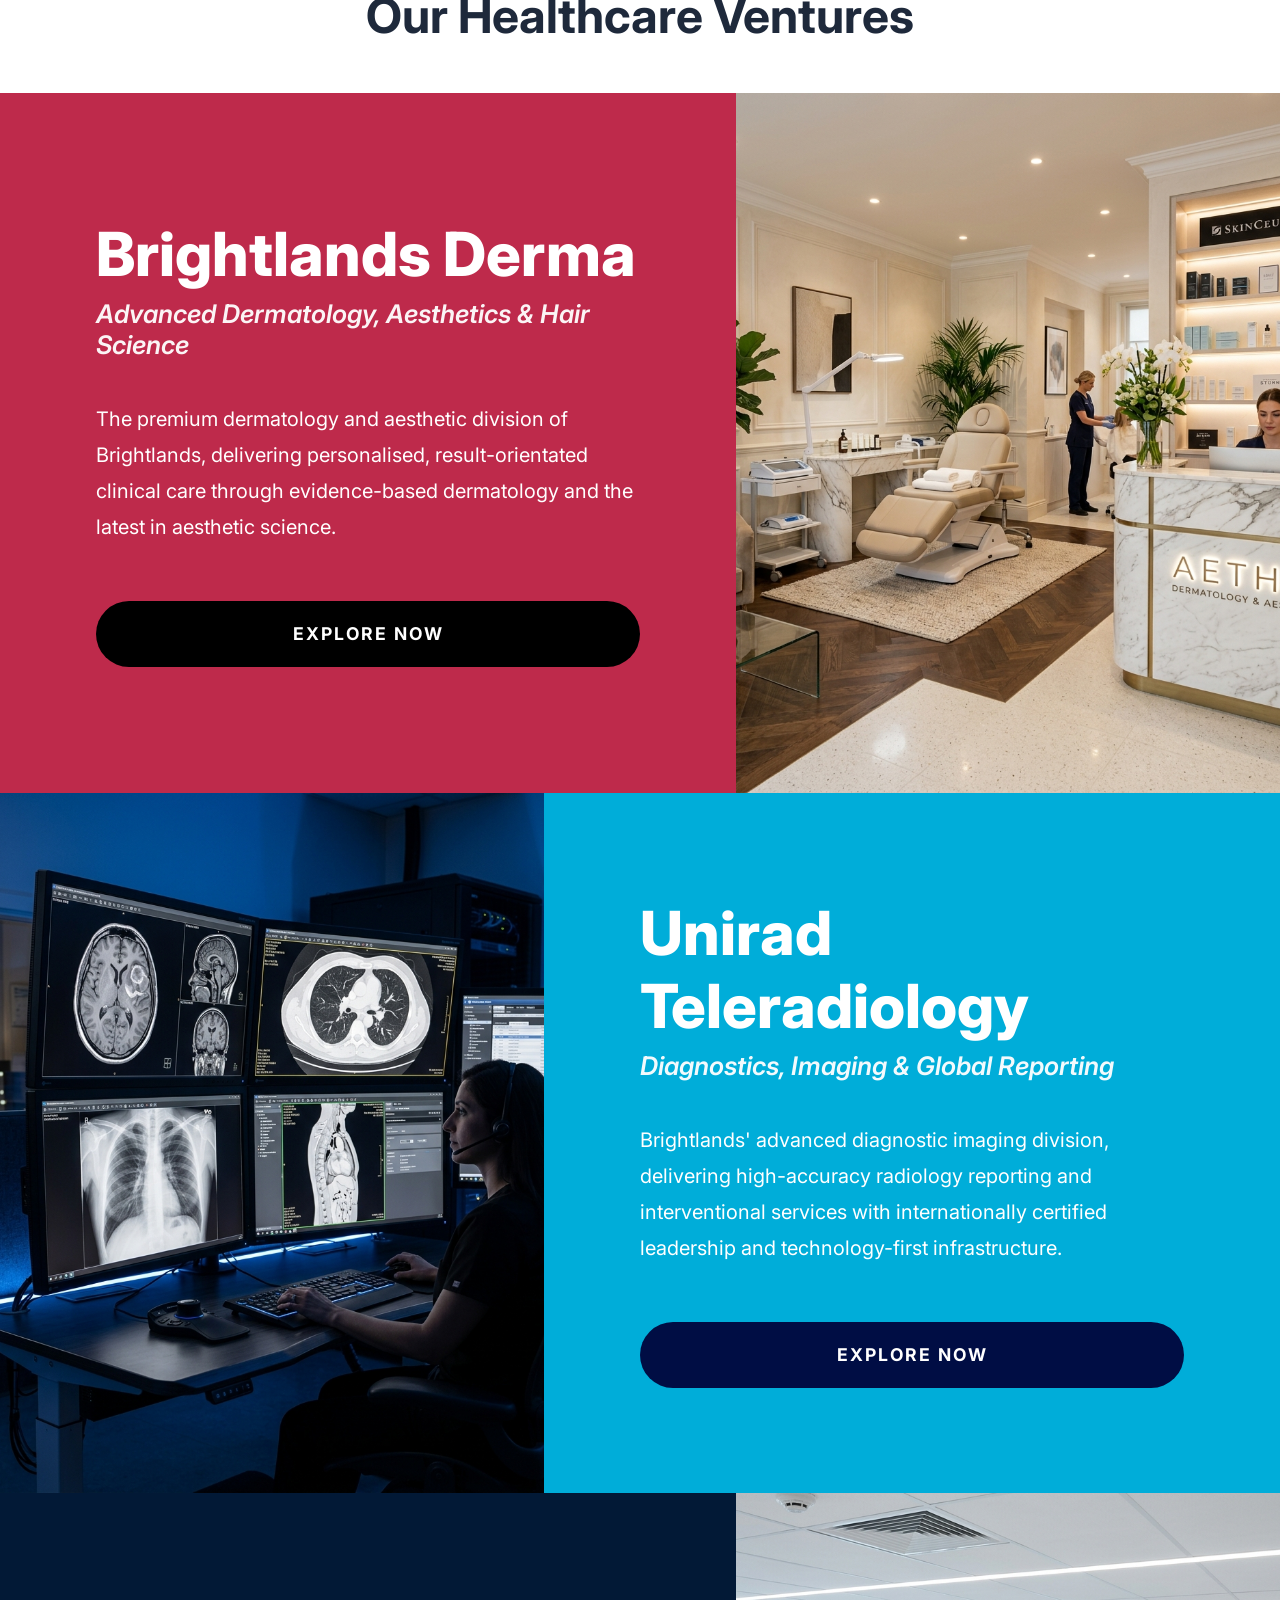
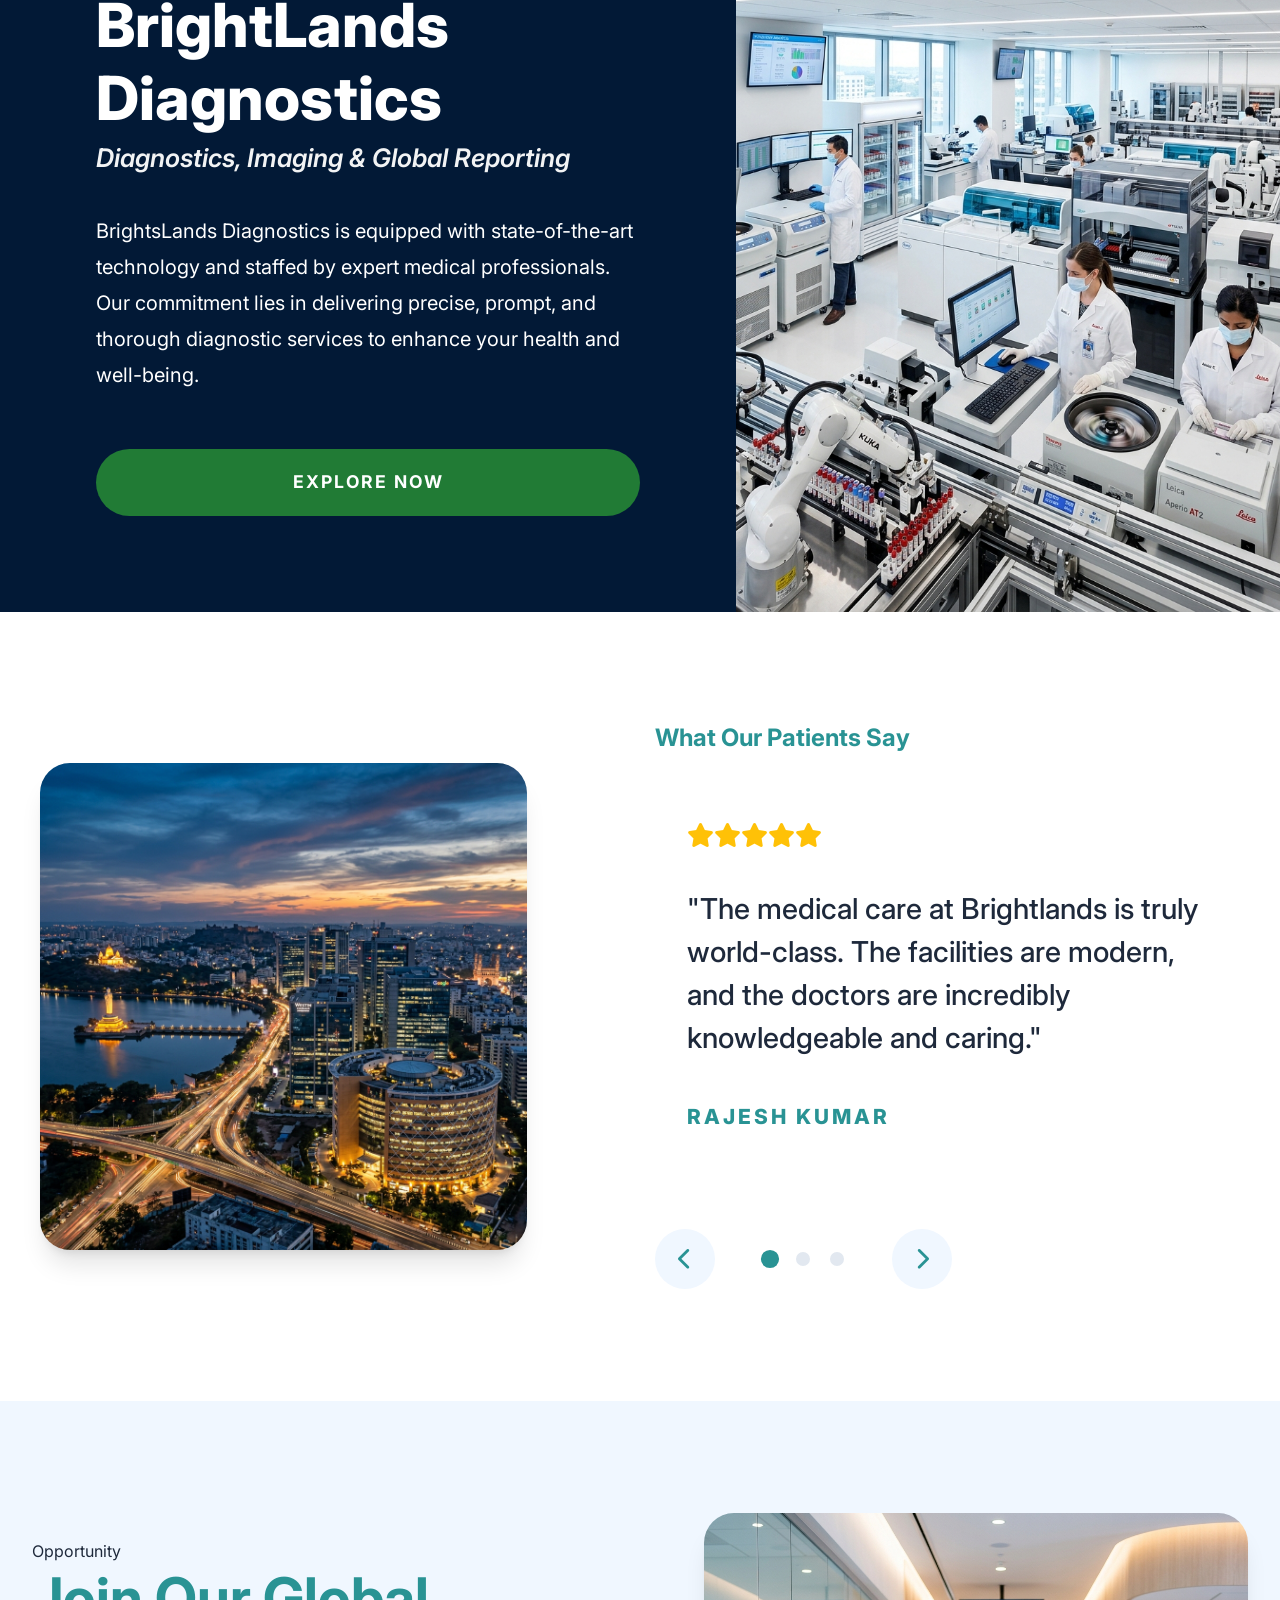
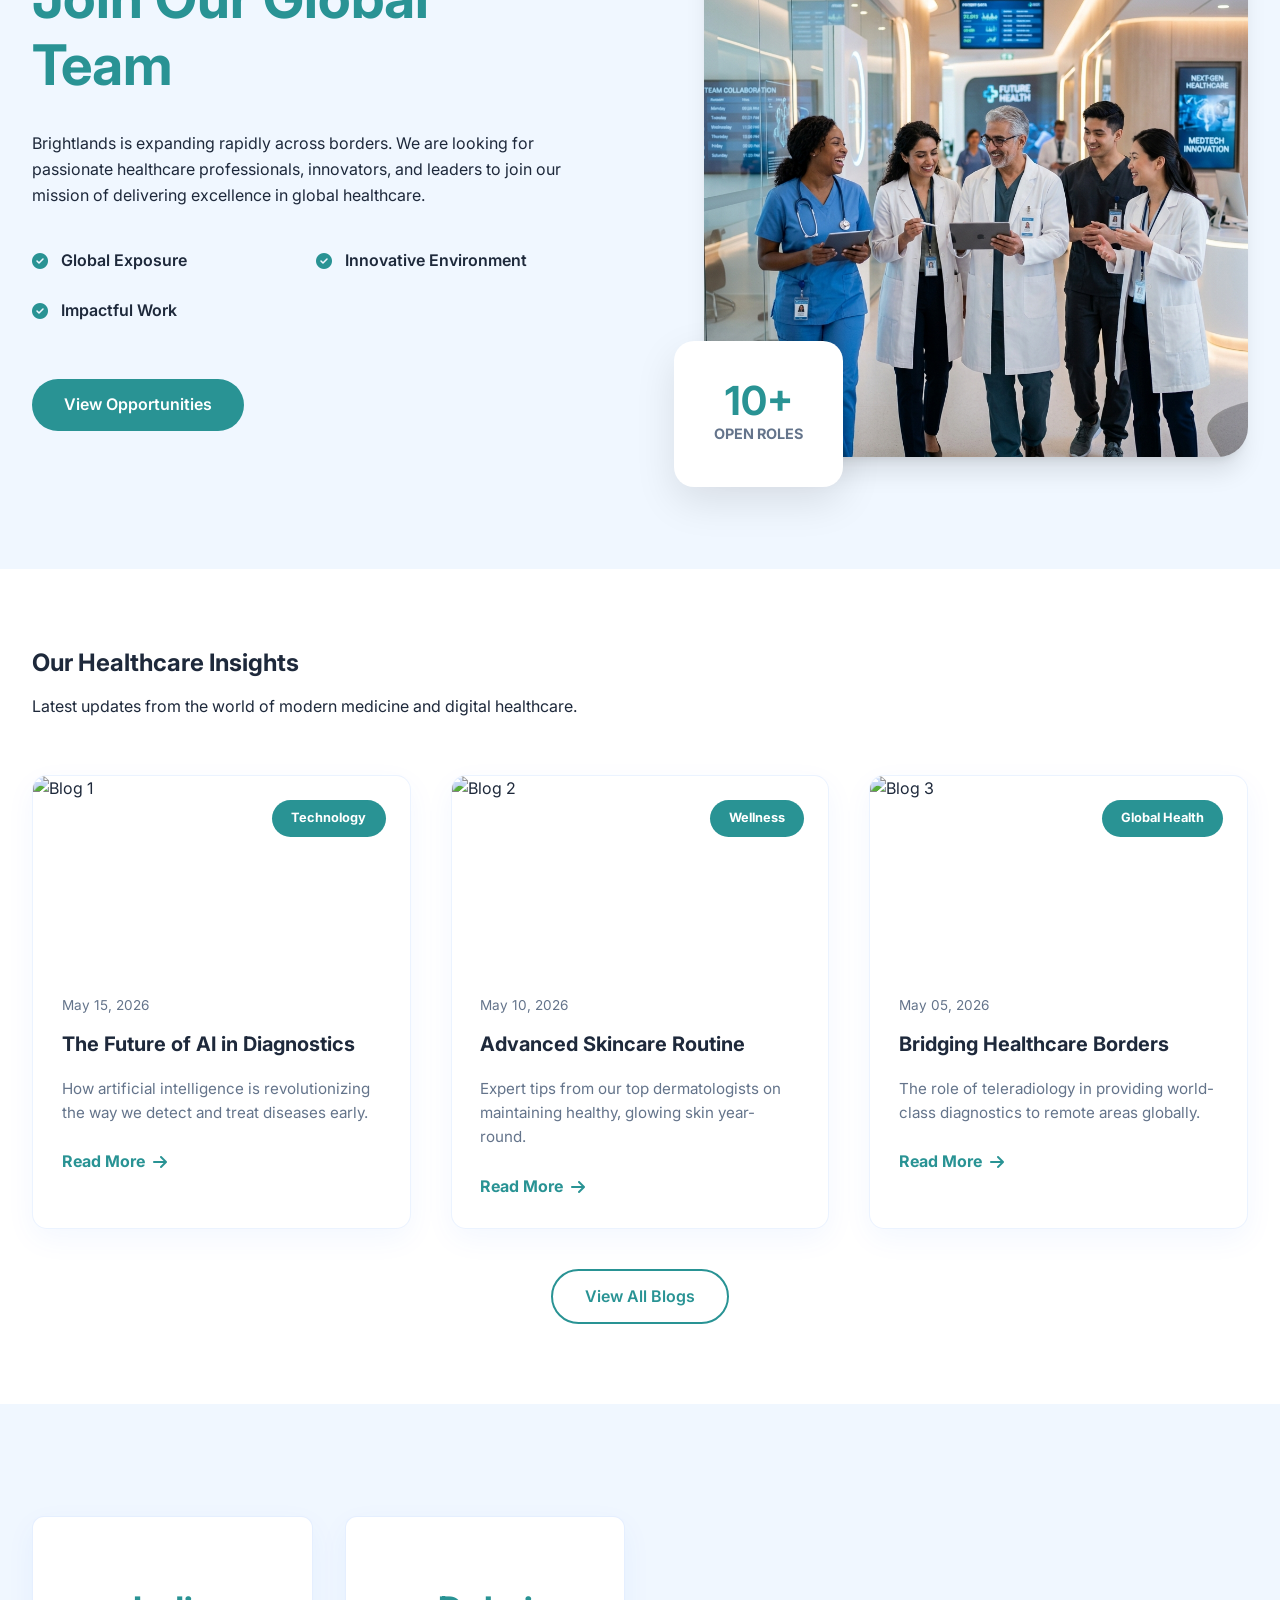
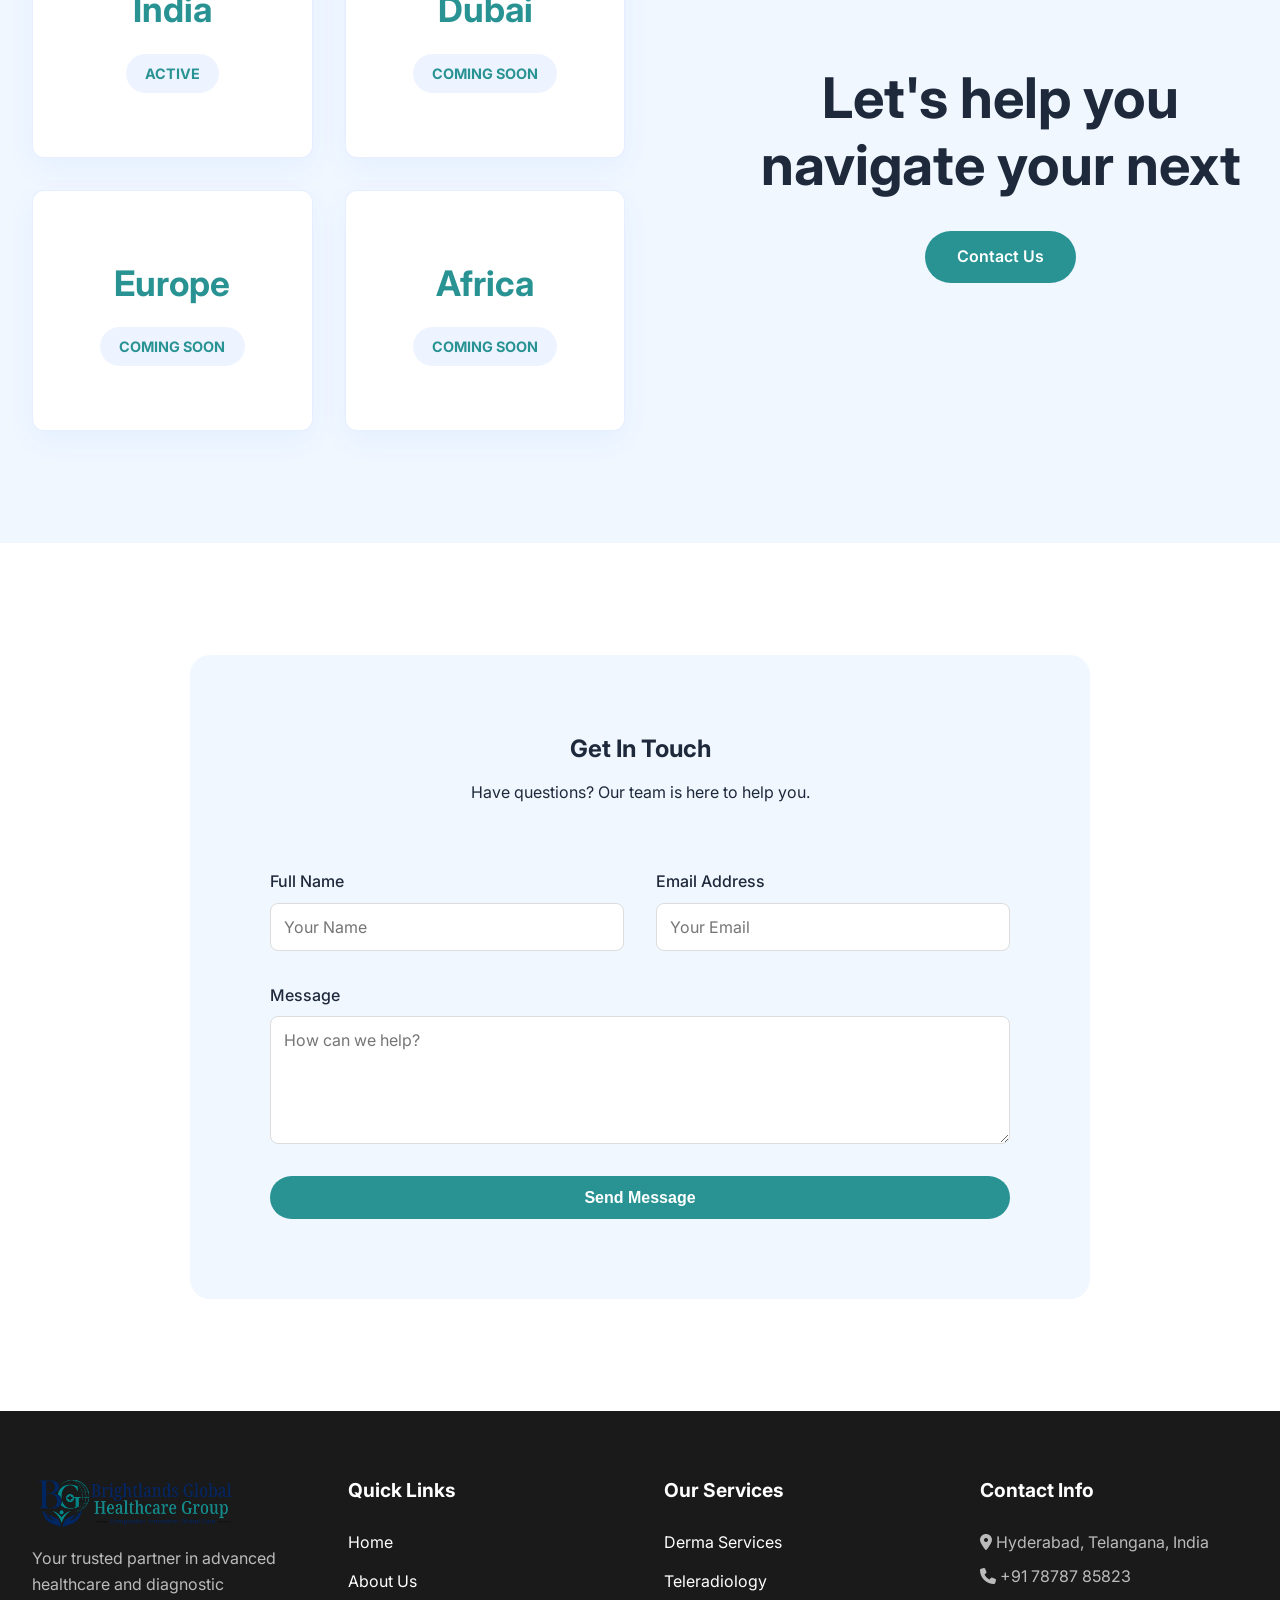
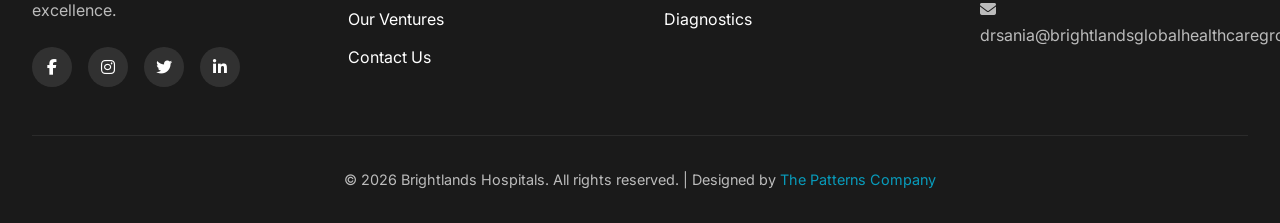
==== commit e0dc3208: "Merge branch 'main' of https://github.com/Patternscompany/brightlands-hospitals" ====
--- a/index.html
+++ b/index.html
@@ -470,7 +470,7 @@
                     <ul class="footer-links">
                         <li><a href="https://brightlandsderma.com/">Derma Services</a></li>
                         <li><a href="https://uniradteleradiology.com/">Teleradiology</a></li>
-                        <li><a href="contact.html">Diagnostics</a></li>
+                        <li><a href="https://brightlandsdiagnostics.com/">Diagnostics</a></li>
                     </ul>
                 </div>
                 <div class="footer-col">
--- a/assets/css/style.css
+++ b/assets/css/style.css
@@ -1013,8 +1013,8 @@
     position: fixed;
     bottom: 100px;
     right: 30px;
-    width: 60px;
-    height: 60px;
+    width: 55px;
+    height: 55px;
     background-color: #25d366;
     color: #FFF;
     border-radius: 50px;
@@ -2214,22 +2214,26 @@
 }
 
 .box-img {
-    height: 280px;
+    /* height: 280px; */
     overflow: hidden;
     position: relative;
 }
 
 .box-img img {
     width: 100%;
-    height: 100%;
-    object-fit: cover;
+    height: 300px;
+    /* object-fit: cover; */
     transition: var(--transition);
 }
 
 .team-card:hover .box-img img {
     transform: scale(1.05);
 }
-
+@media (max-width: 992px) {
+    .box-img img {
+        height: 100%;
+    }
+}
 .team-content {
     padding: 2rem;
     flex-grow: 1;
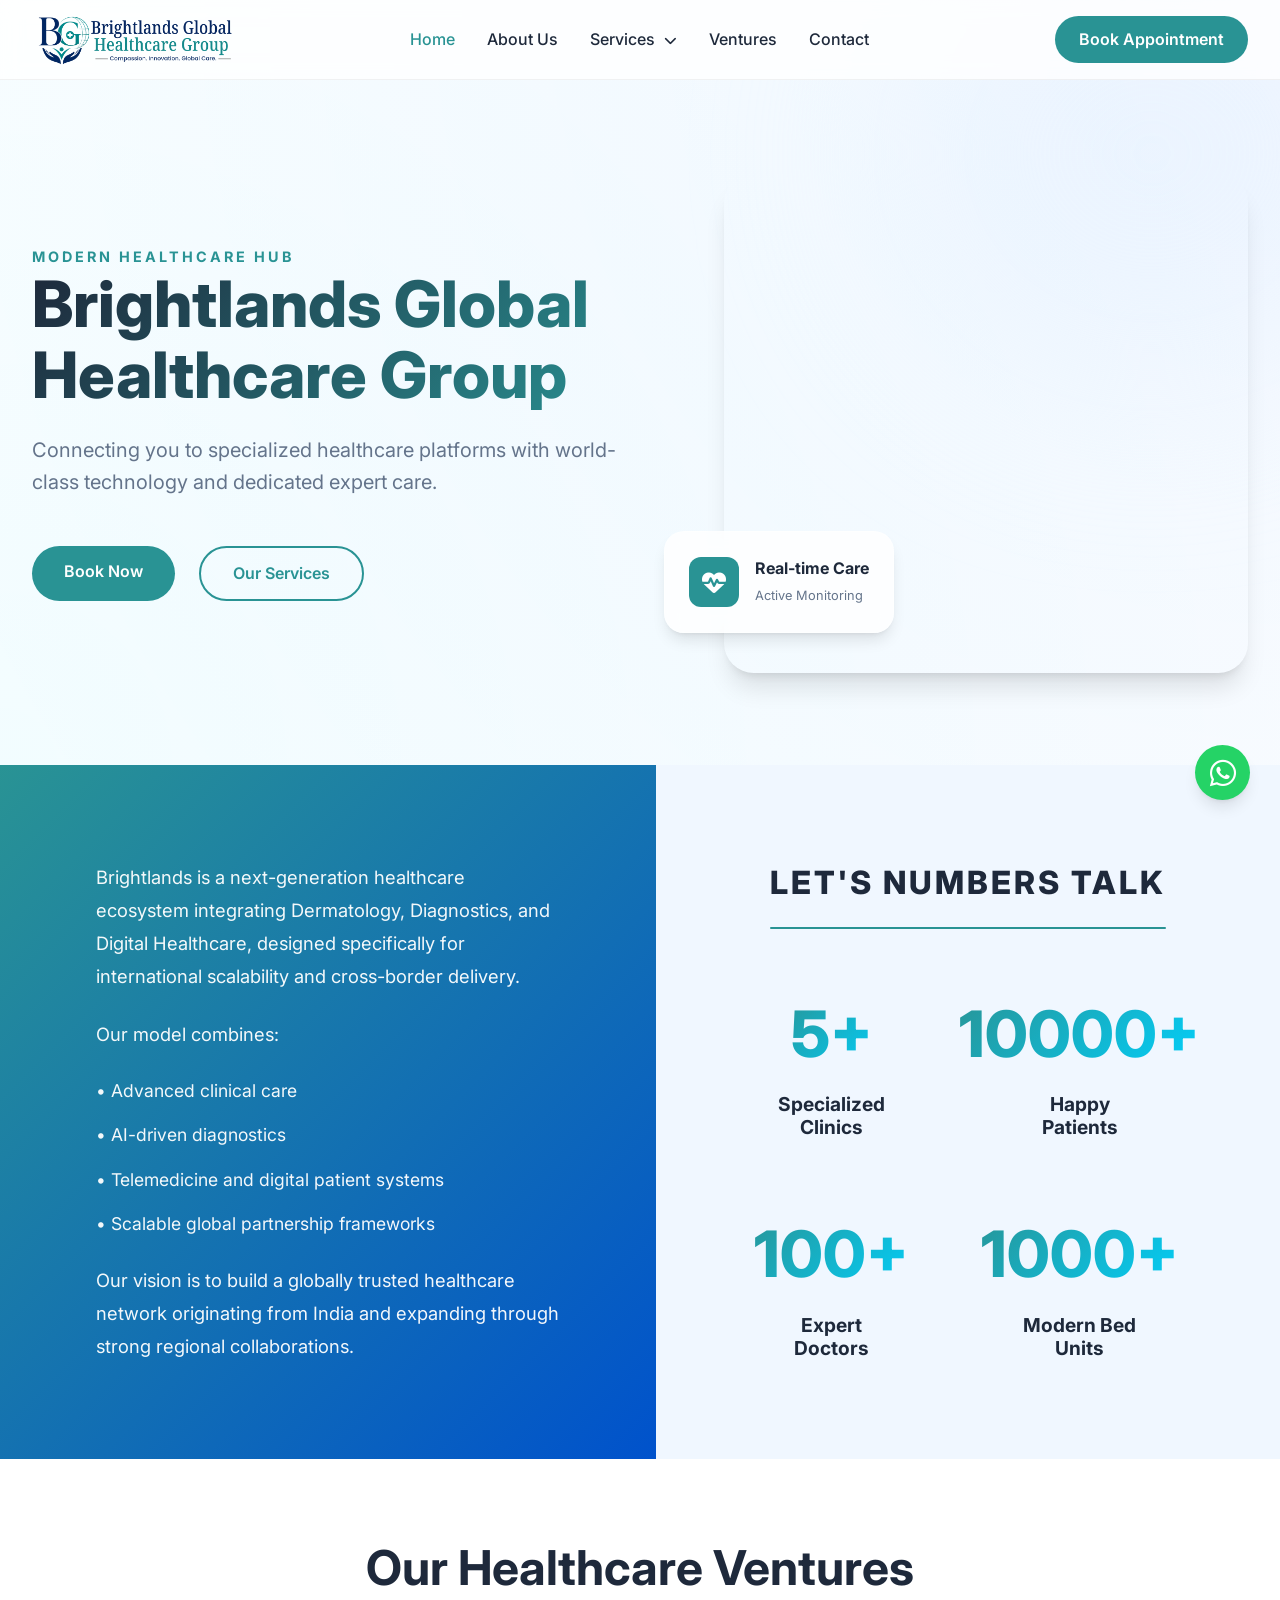
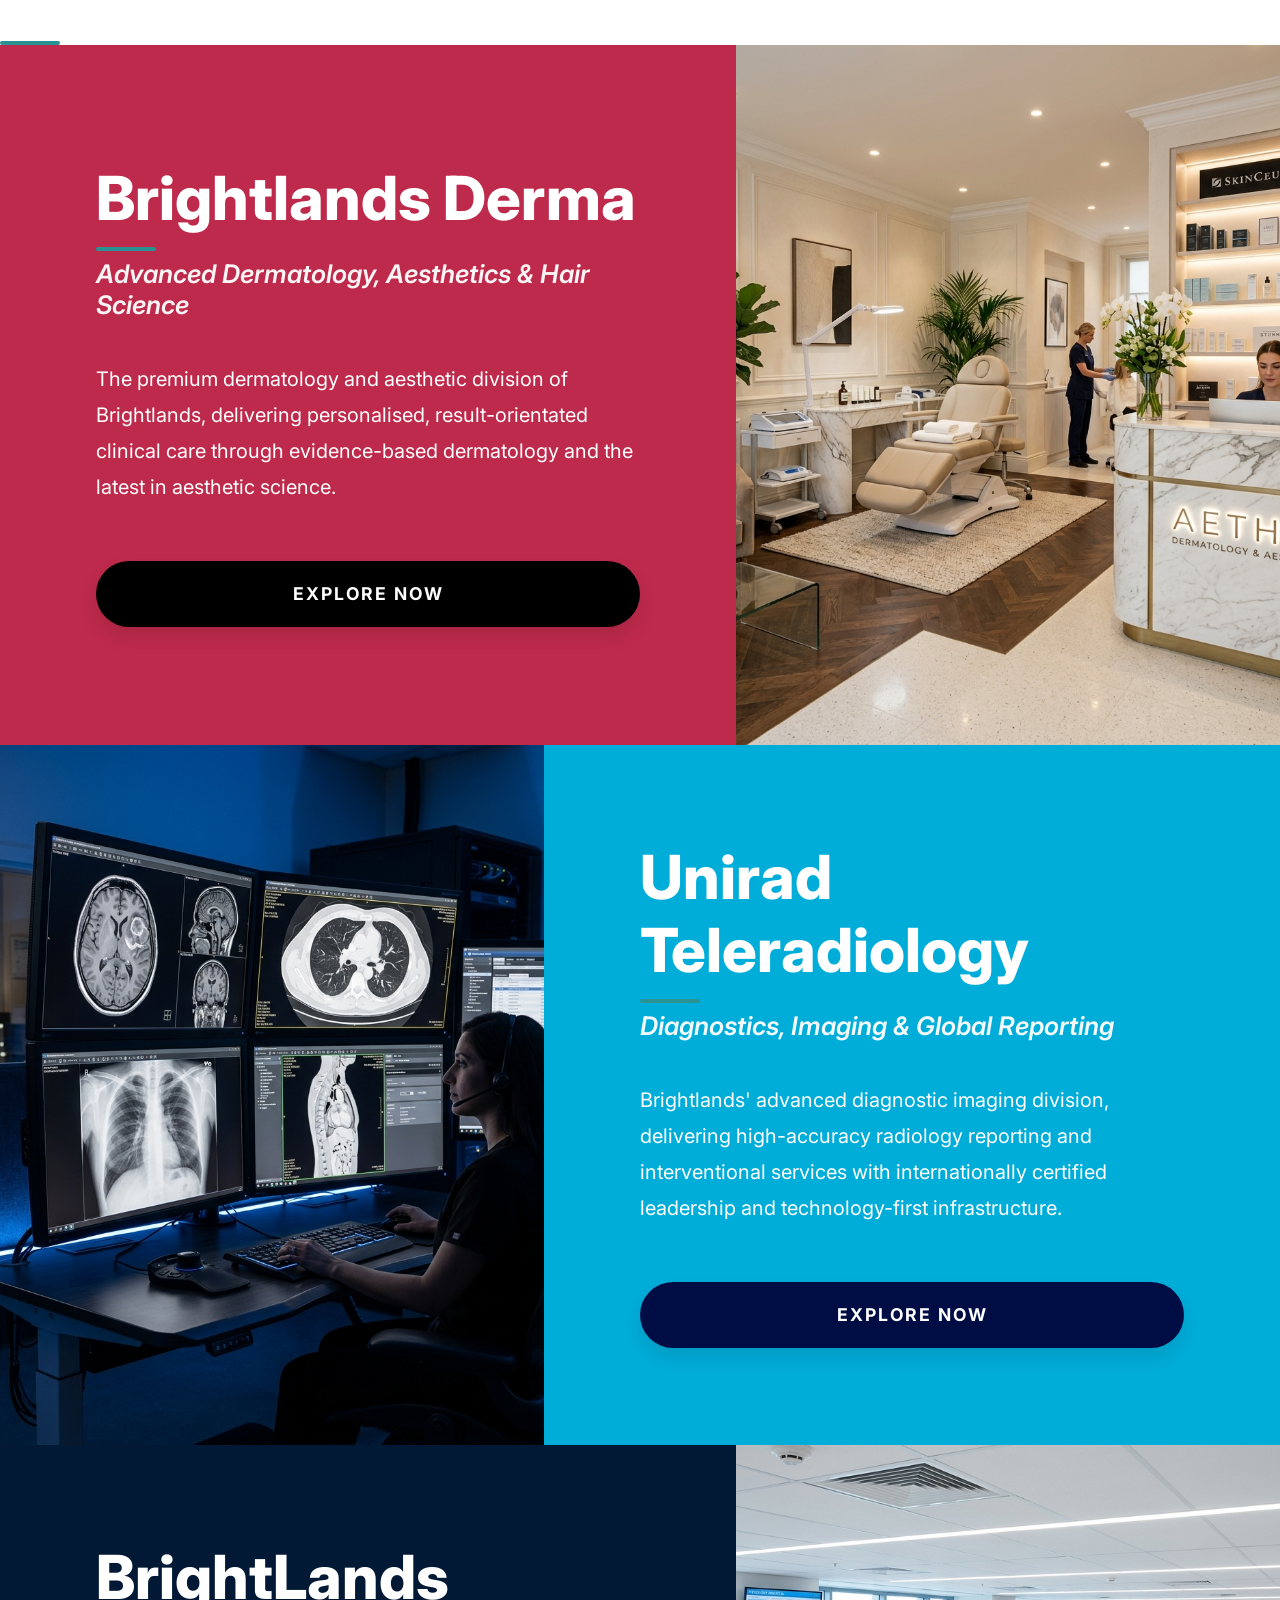
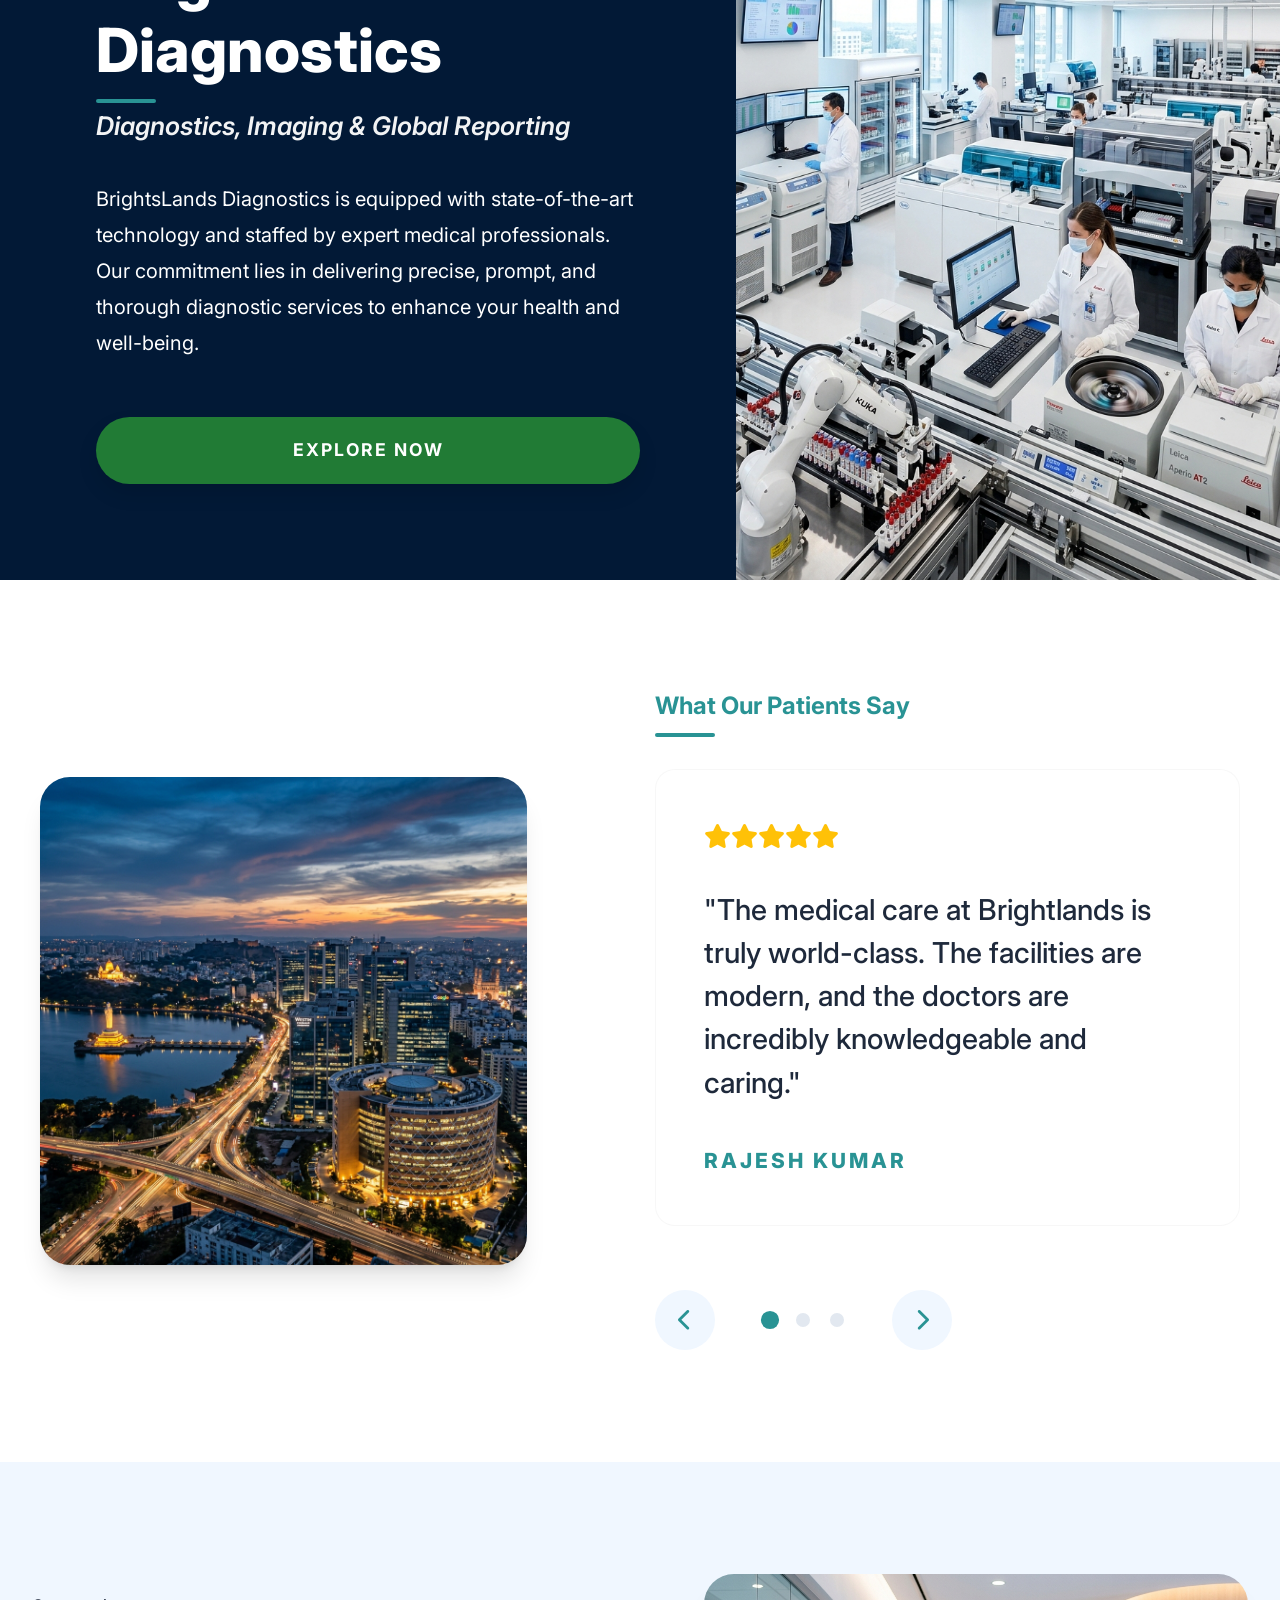
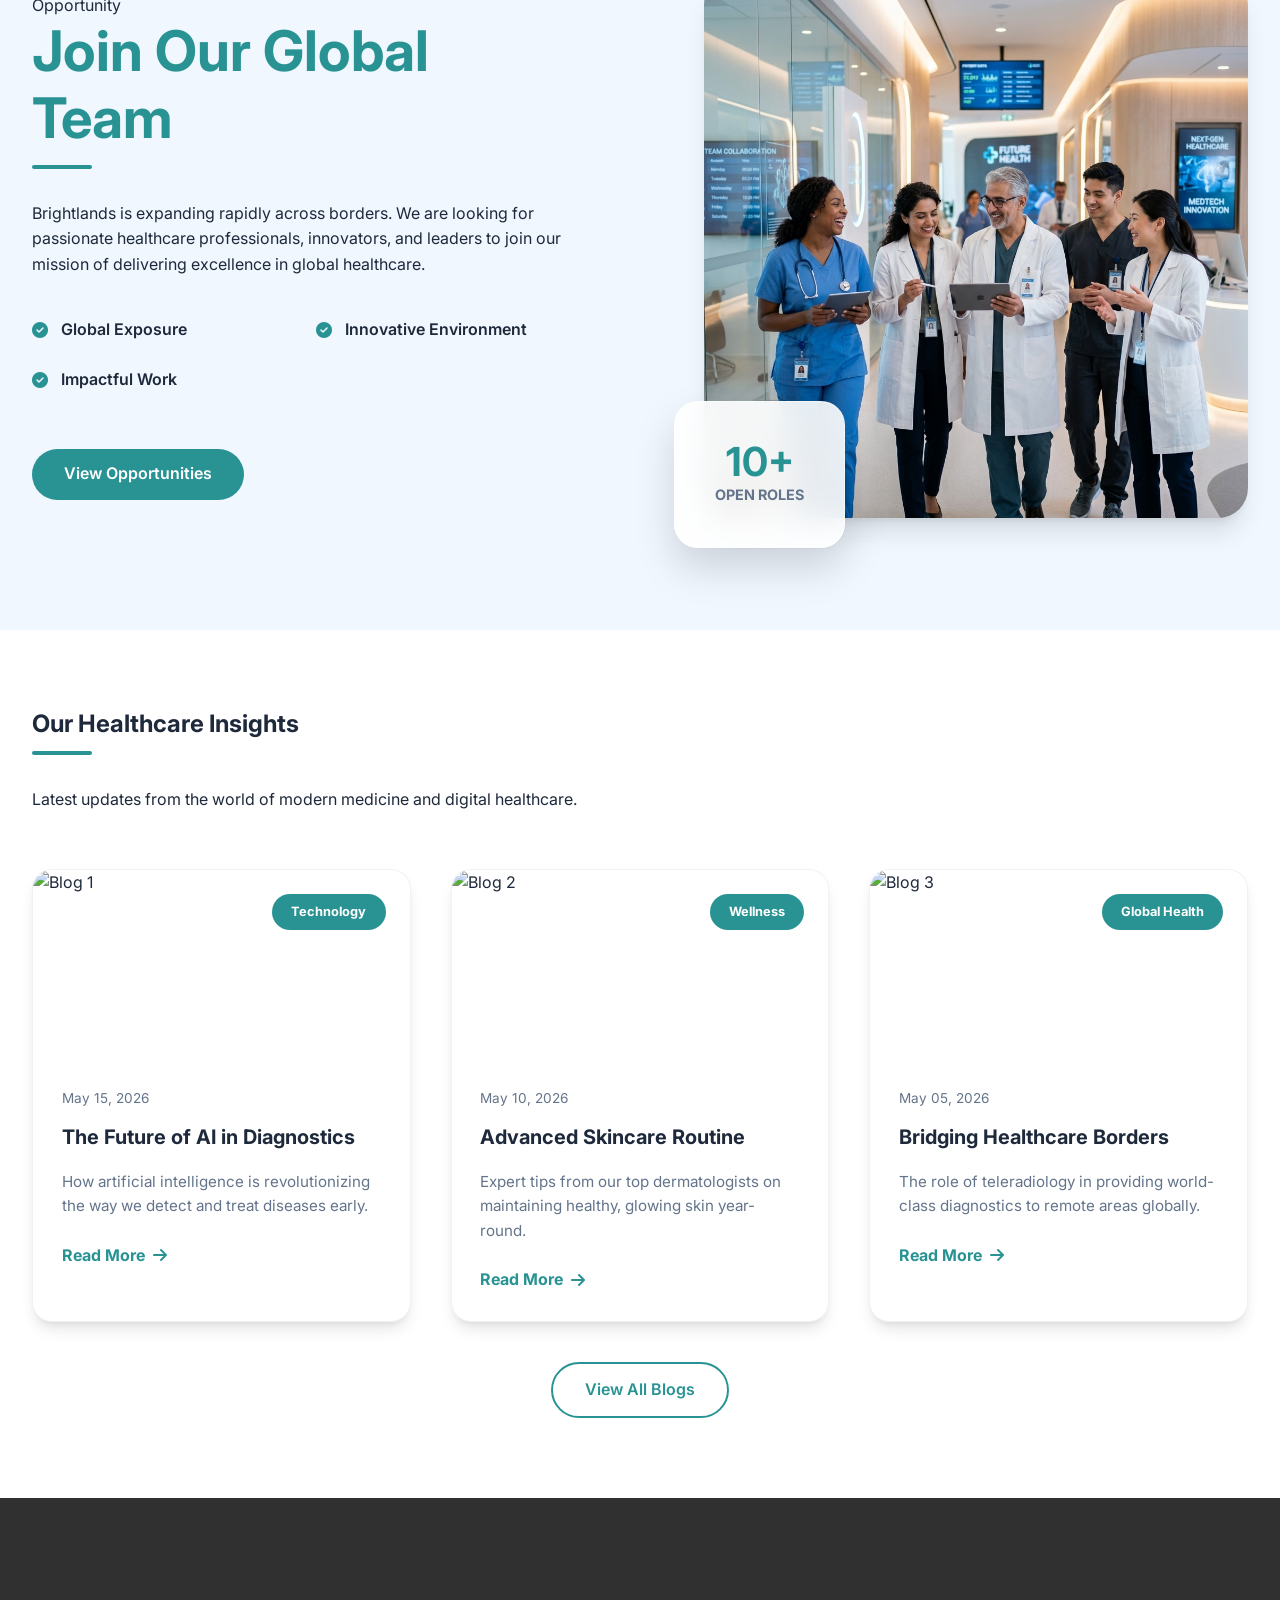
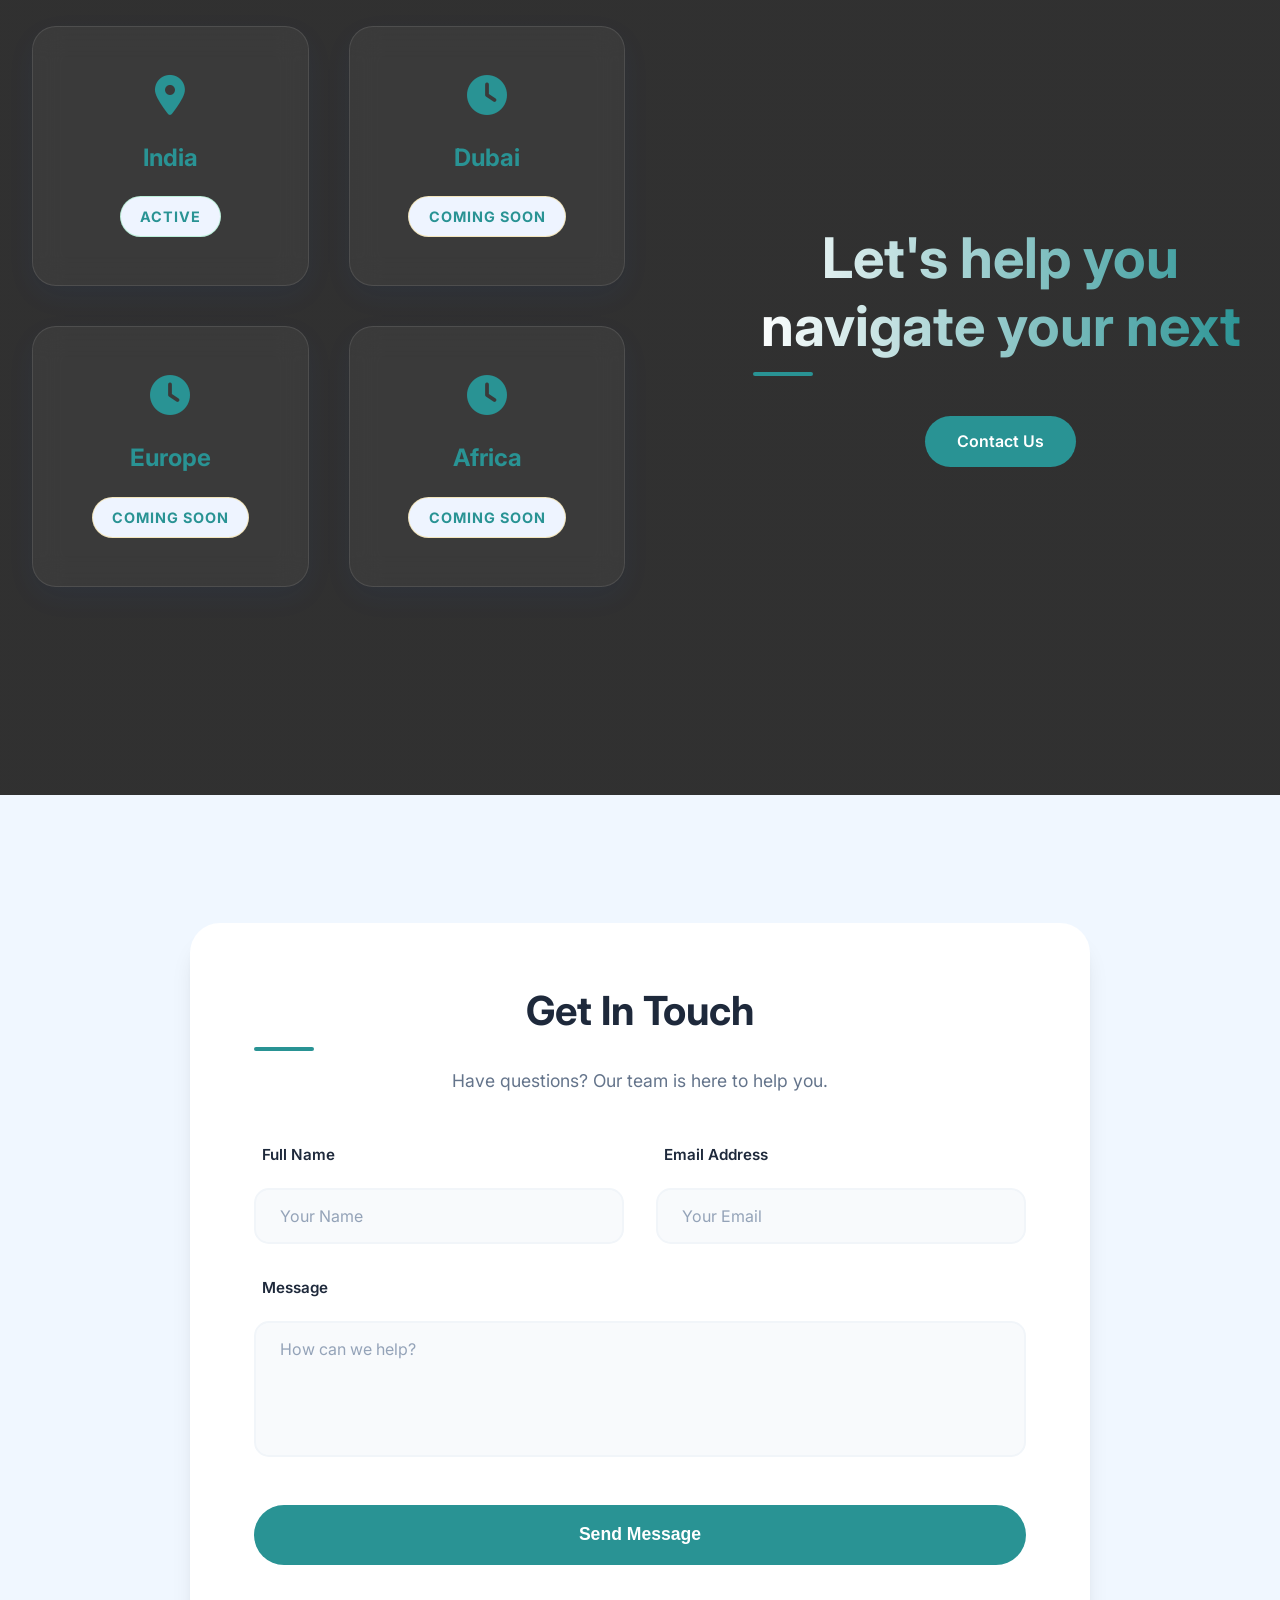
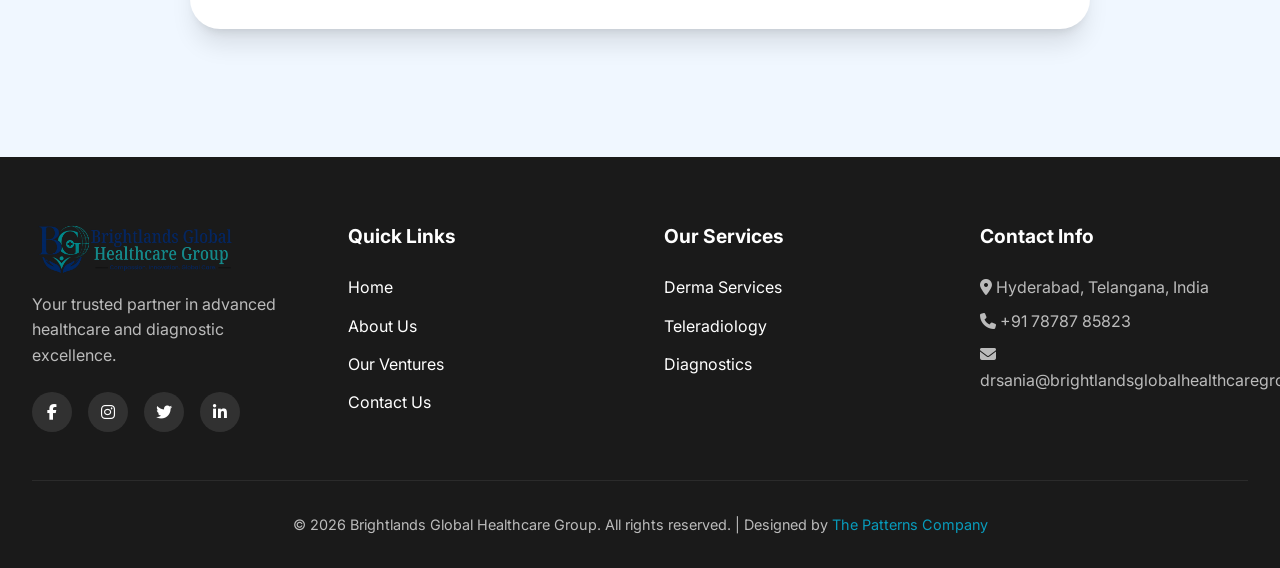
==== commit db612473: "copyright" ====
--- a/index.html
+++ b/index.html
@@ -323,20 +323,24 @@
         <div class="container">
             <div class="presence-grid">
                 <div class="presence-card">
+                    <i class="fas fa-location-dot"></i>
                     <h4>India</h4>
-                    <span class="badge">Active</span>
+                    <span class="badge badge-active">Active</span>
                 </div>
                 <div class="presence-card">
+                    <i class="fas fa-clock"></i>
                     <h4>Dubai</h4>
-                    <span class="badge">Coming Soon</span>
+                    <span class="badge badge-soon">Coming Soon</span>
                 </div>
                 <div class="presence-card">
+                    <i class="fas fa-clock"></i>
                     <h4>Europe</h4>
-                    <span class="badge">Coming Soon</span>
+                    <span class="badge badge-soon">Coming Soon</span>
                 </div>
                 <div class="presence-card">
+                    <i class="fas fa-clock"></i>
                     <h4>Africa</h4>
-                    <span class="badge">Coming Soon</span>
+                    <span class="badge badge-soon">Coming Soon</span>
                 </div>
             </div>
             <div class="presence-content">
@@ -482,7 +486,7 @@
                 </div>
             </div>
             <div class="copyright text-center">
-                <p>&copy; 2026 Brightlands Hospitals. All rights reserved. | Designed by <a
+                <p>&copy; 2026 Brightlands Global Healthcare Group. All rights reserved. | Designed by <a
                         href="https://thepatternscompany.com/" target="_blank"
                         style="color: var(--secondary-color); text-decoration: none;">The Patterns Company</a></p>
             </div>
--- a/assets/css/style.css
+++ b/assets/css/style.css
@@ -84,6 +84,28 @@
     font-weight: 700;
 }
 
+h2 {
+    position: relative;
+    padding-bottom: 1rem;
+    margin-bottom: 2rem;
+}
+
+h2::after {
+    content: '';
+    position: absolute;
+    bottom: 0;
+    left: 0;
+    width: 60px;
+    height: 4px;
+    background: var(--primary-color);
+    border-radius: 2px;
+}
+
+.text-center h2::after {
+    left: 50%;
+    transform: translateX(-50%);
+}
+
 .text-center {
     text-align: center;
 }
@@ -136,10 +158,10 @@
     height: var(--header-height);
     background-color: rgba(255, 255, 255, 0.8);
     backdrop-filter: blur(10px);
-    /* position: absolute; */
+    position: absolute;
     top: 0;
     width: 100%;
-    z-index: 1000;
+    z-index: 1100;
     display: flex;
     align-items: center;
     border-bottom: 1px solid rgba(0, 0, 0, 0.05);
@@ -223,7 +245,7 @@
     display: none;
     font-size: 1.5rem;
     cursor: pointer;
-    z-index: 1100;
+    z-index: 1200;
     position: relative;
     color: var(--text-color);
 }
@@ -237,7 +259,7 @@
     height: 100%;
     background: rgba(0, 0, 0, 0.5);
     backdrop-filter: blur(4px);
-    z-index: 999;
+    z-index: 1000;
     opacity: 0;
     visibility: hidden;
     transition: var(--transition);
@@ -724,22 +746,30 @@
 }
 
 .form-group label {
-    font-weight: 500;
+    font-weight: 600;
+    color: var(--text-color);
+    margin-bottom: 0.5rem;
+    display: block;
 }
 
 .form-group input,
 .form-group textarea {
-    padding: 0.8rem;
-    border: 1px solid #ddd;
-    border-radius: 8px;
+    padding: 1rem 1.5rem;
+    border: 2px solid #f1f5f9;
+    border-radius: 15px;
+    background-color: #f8fafc;
     font-family: inherit;
     font-size: 1rem;
+    color: var(--text-color);
+    transition: var(--transition);
 }
 
 .form-group input:focus,
 .form-group textarea:focus {
     outline: none;
     border-color: var(--primary-color);
+    background-color: var(--white);
+    box-shadow: 0 0 0 4px rgba(41, 147, 148, 0.1);
 }
 
 /* Animations */
@@ -1086,10 +1116,10 @@
         background-color: var(--white);
         flex-direction: column;
         padding: 6rem 2rem 2rem;
-        box-shadow: -10px 0 30px rgba(0, 0, 0, 0.1);
+        box-shadow: -15px 0 30px rgba(0, 0, 0, 0.2);
         text-align: left;
         gap: 2rem;
-        z-index: 1050;
+        z-index: 1100;
         transition: transform 0.5s cubic-bezier(0.77, 0.2, 0.05, 1.0), right 0.5s ease;
     }
 
@@ -1221,7 +1251,7 @@
 
 /* Appointment Page Styles */
 .appointment-hero {
-    background: linear-gradient(rgba(0, 102, 255, 0.9), rgba(0, 102, 255, 0.9));
+    background: linear-gradient(rgb(41 147 148 / 70%), rgb(41 147 148 / 68%));
     padding: 6rem 0 4rem;
     color: white;
     text-align: center;
@@ -1253,21 +1283,23 @@
 .appointment-form input,
 .appointment-form textarea {
     width: 100%;
-    padding: 1.2rem;
-    border: 1.5px solid #e2e8f0;
-    border-radius: 12px;
+    padding: 1rem 1.5rem;
+    border: 2px solid #f1f5f9;
+    border-radius: 15px;
+    background-color: #f8fafc;
+    font-family: inherit;
     font-size: 1rem;
-    transition: var(--transition);
-    background-color: #f8fafc;
     color: var(--text-color);
+    transition: var(--transition);
 }
 
 .appointment-form select:focus,
-.appointment-form input:focus {
+.appointment-form input:focus,
+.appointment-form textarea:focus {
     outline: none;
     border-color: var(--primary-color);
-    background-color: white;
-    box-shadow: 0 0 0 4px rgba(0, 102, 255, 0.1);
+    background-color: var(--white);
+    box-shadow: 0 0 0 4px rgba(41, 147, 148, 0.1);
 }
 
 .form-label {
@@ -1360,12 +1392,18 @@
 
 .service-image-box {
     flex: 1;
+    overflow: hidden;
 }
 
 .service-image-box img {
     width: 100%;
     height: 100%;
     object-fit: cover;
+    transition: transform 0.8s cubic-bezier(0.4, 0, 0.2, 1);
+}
+
+.service-block:hover .service-image-box img {
+    transform: scale(1.08);
 }
 
 .service-content h2 {
@@ -1399,6 +1437,12 @@
     letter-spacing: 2px;
     transition: var(--transition);
     text-align: center;
+    box-shadow: 0 10px 20px rgba(0, 0, 0, 0.1);
+}
+
+.btn-explore:hover {
+    transform: translateY(-5px);
+    box-shadow: 0 15px 30px rgba(0, 0, 0, 0.2);
 }
 
 /* Derma Theme */
@@ -1498,12 +1542,26 @@
 
 .stats-info-left {
     flex: 1;
-    background-color: var(--primary-color);
+    background: linear-gradient(135deg, var(--primary-color) 0%, var(--primary-dark) 100%);
     color: #fff;
-    padding: 5rem;
+    padding: 6rem;
     display: flex;
     flex-direction: column;
     justify-content: center;
+    position: relative;
+    overflow: hidden;
+}
+
+.stats-info-left::before {
+    content: '';
+    position: absolute;
+    top: 0;
+    left: 0;
+    width: 100%;
+    height: 100%;
+    background: url('https://www.transparenttextures.com/patterns/cubes.png');
+    opacity: 0.1;
+    pointer-events: none;
 }
 
 .stats-info-left h2 {
@@ -1573,10 +1631,14 @@
 }
 
 .stat-item-new h4 {
-    font-size: 3.5rem;
+    font-size: 4rem;
     margin-bottom: 0.5rem;
     font-weight: 800;
     color: var(--primary-color);
+    background: linear-gradient(135deg, var(--primary-color) 0%, var(--secondary-color) 100%);
+    -webkit-background-clip: text;
+    -webkit-text-fill-color: transparent;
+    display: inline-block;
 }
 
 .stat-item-new p {
@@ -1668,7 +1730,10 @@
 
 .review-card-v2 {
     min-width: 100%;
-    padding: 2rem;
+    padding: 3rem;
+    background: rgba(255, 255, 255, 0.5);
+    border-radius: 20px;
+    border: 1px solid rgba(0, 0, 0, 0.03);
 }
 
 .review-card-v2 .stars {
@@ -1831,11 +1896,13 @@
     position: absolute;
     bottom: -30px;
     left: -30px;
-    background: var(--white);
+    background: rgba(255, 255, 255, 0.9);
+    backdrop-filter: blur(15px);
     padding: 2.5rem;
-    border-radius: 20px;
-    box-shadow: 0 15px 40px rgba(0, 0, 0, 0.1);
+    border-radius: 24px;
+    box-shadow: 0 20px 40px rgba(0, 0, 0, 0.15);
     text-align: center;
+    border: 1px solid rgba(255, 255, 255, 0.5);
 }
 
 .image-overlay-card strong {
@@ -1910,16 +1977,16 @@
 
 .blog-card {
     background: var(--white);
-    border-radius: 15px;
+    border-radius: 20px;
     overflow: hidden;
-    box-shadow: 0 10px 30px rgba(0, 102, 255, 0.05);
-    border: 1px solid rgba(0, 102, 255, 0.08);
+    box-shadow: var(--shadow-md);
+    border: 1px solid rgba(0, 0, 0, 0.05);
     transition: var(--transition);
 }
 
 .blog-card:hover {
-    transform: translateY(-10px);
-    box-shadow: 0 20px 40px rgba(0, 102, 255, 0.12);
+    transform: translateY(-12px);
+    box-shadow: var(--shadow-lg);
     border-color: var(--primary-color);
 }
 
@@ -2151,7 +2218,7 @@
 
 /* --- About Us Page Styles --- */
 .about-hero {
-    background: linear-gradient(rgba(0, 102, 255, 0.8), rgba(0, 102, 255, 0.8)), url('../images/hero.png');
+    background: linear-gradient(rgb(41 147 148 / 70%), rgb(41 147 148 / 68%)), url('../images/hero.png');
     background-size: cover;
     background-position: center;
     /* height: 40vh; */
@@ -2170,16 +2237,21 @@
 }
 
 .mv-card {
-    padding: 3rem;
-    background: var(--accent-color);
-    border-radius: var(--border-radius);
+    padding: 4rem 3rem;
+    background: rgba(255, 255, 255, 0.05);
+    backdrop-filter: blur(10px);
+    border-radius: 30px;
     text-align: center;
     transition: var(--transition);
+    border: 1px solid rgba(0, 0, 0, 0.05);
+    background-color: var(--white);
+    box-shadow: var(--shadow-sm);
 }
 
 .mv-card:hover {
-    transform: translateY(-5px);
-    box-shadow: var(--shadow-md);
+    transform: translateY(-10px);
+    box-shadow: var(--shadow-lg);
+    border-color: var(--primary-color);
 }
 
 .mv-card i {
@@ -2197,10 +2269,10 @@
 
 .team-card {
     background: var(--white);
-    border-radius: 20px;
+    border-radius: 24px;
     overflow: hidden;
-    box-shadow: 0 10px 30px rgba(0, 102, 255, 0.05);
-    border: 1px solid rgba(0, 102, 255, 0.08);
+    box-shadow: var(--shadow-md);
+    border: 1px solid rgba(0, 0, 0, 0.03);
     transition: var(--transition);
     text-align: left;
     height: 100%;
@@ -2209,8 +2281,9 @@
 }
 
 .team-card:hover {
-    transform: translateY(-10px);
-    box-shadow: 0 15px 40px rgba(0, 102, 255, 0.1);
+    transform: translateY(-12px);
+    box-shadow: var(--shadow-lg);
+    border-color: var(--primary-color);
 }
 
 .box-img {
@@ -2221,7 +2294,7 @@
 
 .box-img img {
     width: 100%;
-    height: 300px;
+    height: 100%;
     /* object-fit: cover; */
     transition: var(--transition);
 }
@@ -2229,11 +2302,13 @@
 .team-card:hover .box-img img {
     transform: scale(1.05);
 }
+
 @media (max-width: 992px) {
     .box-img img {
         height: 100%;
     }
 }
+
 .team-content {
     padding: 2rem;
     flex-grow: 1;
@@ -2281,7 +2356,7 @@
 
 /* --- Ventures Page Styles --- */
 .platform-hero {
-    background: linear-gradient(rgba(0, 86, 179, 0.8), rgba(0, 86, 179, 0.8));
+    background: linear-gradient(rgb(41 147 148 / 70%), rgb(41 147 148 / 68%));
     /* height: 40vh; */
     display: flex;
     align-items: center;
@@ -2333,13 +2408,13 @@
 
 /* --- Contact Page Styles --- */
 .contact-hero {
-    background: linear-gradient(rgba(0, 168, 232, 0.8), rgba(0, 168, 232, 0.8));
-    height: 30vh;
+    background: linear-gradient(rgb(41 147 148 / 70%), rgb(41 147 148 / 68%));
     display: flex;
     align-items: center;
     justify-content: center;
     color: white;
     padding-top: var(--header-height);
+    padding: 6rem 0;
     text-align: center;
 }
 
@@ -2410,4 +2485,230 @@
     .thank-you-card h1 {
         font-size: 2rem;
     }
+}
+
+/* Global Presence Section */
+.global-presence {
+    background-color: #1a1a1a;
+    color: var(--white);
+    padding: 8rem 0;
+    position: relative;
+    overflow: hidden;
+    background: linear-gradient(rgba(26, 26, 26, 0.9), rgba(26, 26, 26, 0.9)), 
+                url('https://images.unsplash.com/photo-1526778548025-fa2f459cd5c1?auto=format&fit=crop&w=1920&q=80') center/cover no-repeat;
+}
+
+.presence-grid {
+    display: grid;
+    grid-template-columns: repeat(auto-fit, minmax(220px, 1fr));
+    gap: 2.5rem;
+    margin-bottom: 5rem;
+}
+
+.presence-card {
+    background: rgba(255, 255, 255, 0.05);
+    backdrop-filter: blur(15px);
+    padding: 3rem 2rem;
+    border-radius: 24px;
+    border: 1px solid rgba(255, 255, 255, 0.1);
+    text-align: center;
+    transition: var(--transition);
+    display: flex;
+    flex-direction: column;
+    align-items: center;
+    justify-content: center;
+}
+
+.presence-card:hover {
+    transform: translateY(-12px);
+    background: rgba(255, 255, 255, 0.08);
+    border-color: var(--primary-color);
+    box-shadow: 0 20px 40px rgba(0, 0, 0, 0.3);
+}
+
+.presence-card i {
+    font-size: 2.5rem;
+    color: var(--primary-color);
+    margin-bottom: 1.5rem;
+    transition: var(--transition);
+}
+
+.presence-card:hover i {
+    transform: scale(1.2);
+    color: var(--secondary-color);
+}
+
+.presence-card h4 {
+    font-size: 1.5rem;
+    margin-bottom: 1.2rem;
+    font-weight: 700;
+}
+
+.badge {
+    display: inline-block;
+    padding: 0.5rem 1.2rem;
+    border-radius: 50px;
+    font-size: 0.8rem;
+    font-weight: 700;
+    text-transform: uppercase;
+    letter-spacing: 1px;
+}
+
+.badge-active {
+    background: rgba(41, 147, 148, 0.15);
+    color: #4ade80;
+    border: 1px solid rgba(74, 222, 128, 0.3);
+}
+
+.badge-soon {
+    background: rgba(255, 255, 255, 0.1);
+    color: #fbbf24;
+    border: 1px solid rgba(251, 191, 36, 0.3);
+}
+
+.presence-content {
+    text-align: center;
+    max-width: 800px;
+    margin: 0 auto;
+}
+
+.presence-content h2 {
+    font-size: 3.5rem;
+    margin-bottom: 2.5rem;
+    line-height: 1.2;
+    background: linear-gradient(to right, #fff, var(--primary-color));
+    -webkit-background-clip: text;
+    -webkit-text-fill-color: transparent;
+}
+
+@media (max-width: 768px) {
+    .global-presence {
+        padding: 6rem 0;
+    }
+
+    .presence-content h2 {
+        font-size: 2.5rem;
+    }
+
+    .presence-grid {
+        grid-template-columns: repeat(auto-fit, minmax(160px, 1fr));
+        gap: 1.5rem;
+    }
+
+    .presence-card {
+        padding: 2rem 1.5rem;
+    }
+}
+
+/* Homepage Contact Form Section */
+.contact-section-home {
+    padding: 8rem 0;
+    background-color: var(--accent-color);
+    position: relative;
+}
+
+.contact-form-home {
+    max-width: 900px;
+    margin: 0 auto;
+    background: var(--white);
+    padding: 4rem;
+    border-radius: 30px;
+    box-shadow: var(--shadow-lg);
+    animation: fadeInUp 0.8s ease;
+}
+
+.form-title {
+    text-align: center;
+    margin-bottom: 3rem;
+}
+
+.form-title h2 {
+    font-size: 2.5rem;
+    color: var(--text-color);
+    margin-bottom: 1rem;
+}
+
+.form-title p {
+    color: var(--text-light);
+    font-size: 1.1rem;
+}
+
+.form-grid {
+    display: grid;
+    grid-template-columns: 1fr 1fr;
+    gap: 2rem;
+}
+
+.form-group {
+    display: flex;
+    flex-direction: column;
+    gap: 0.8rem;
+}
+
+.form-group.full-width {
+    grid-column: span 2;
+}
+
+.form-group label {
+    font-weight: 600;
+    color: var(--text-color);
+    font-size: 0.95rem;
+    margin-left: 0.5rem;
+}
+
+.form-control {
+    padding: 1rem 1.5rem;
+    border: 2px solid #f1f5f9;
+    border-radius: 15px;
+    background-color: #f8fafc;
+    font-family: inherit;
+    font-size: 1rem;
+    color: var(--text-color);
+    transition: var(--transition);
+}
+
+.form-control:focus {
+    outline: none;
+    border-color: var(--primary-color);
+    background-color: var(--white);
+    box-shadow: 0 0 0 4px rgba(41, 147, 148, 0.1);
+}
+
+.form-control::placeholder {
+    color: #94a3b8;
+}
+
+textarea.form-control {
+    resize: none;
+}
+
+.btn-block {
+    width: 100%;
+    padding: 1.2rem;
+    font-size: 1.1rem;
+    margin-top: 1rem;
+}
+
+@media (max-width: 768px) {
+    .contact-section-home {
+        padding: 5rem 0;
+    }
+
+    .contact-form-home {
+        padding: 2.5rem 1.5rem;
+        border-radius: 20px;
+    }
+
+    .form-grid {
+        grid-template-columns: 1fr;
+        gap: 1.5rem;
+    }
+
+    .form-group.full-width {
+        grid-column: span 1;
+    }
+
+    .form-title h2 {
+        font-size: 2rem;
+    }
 }
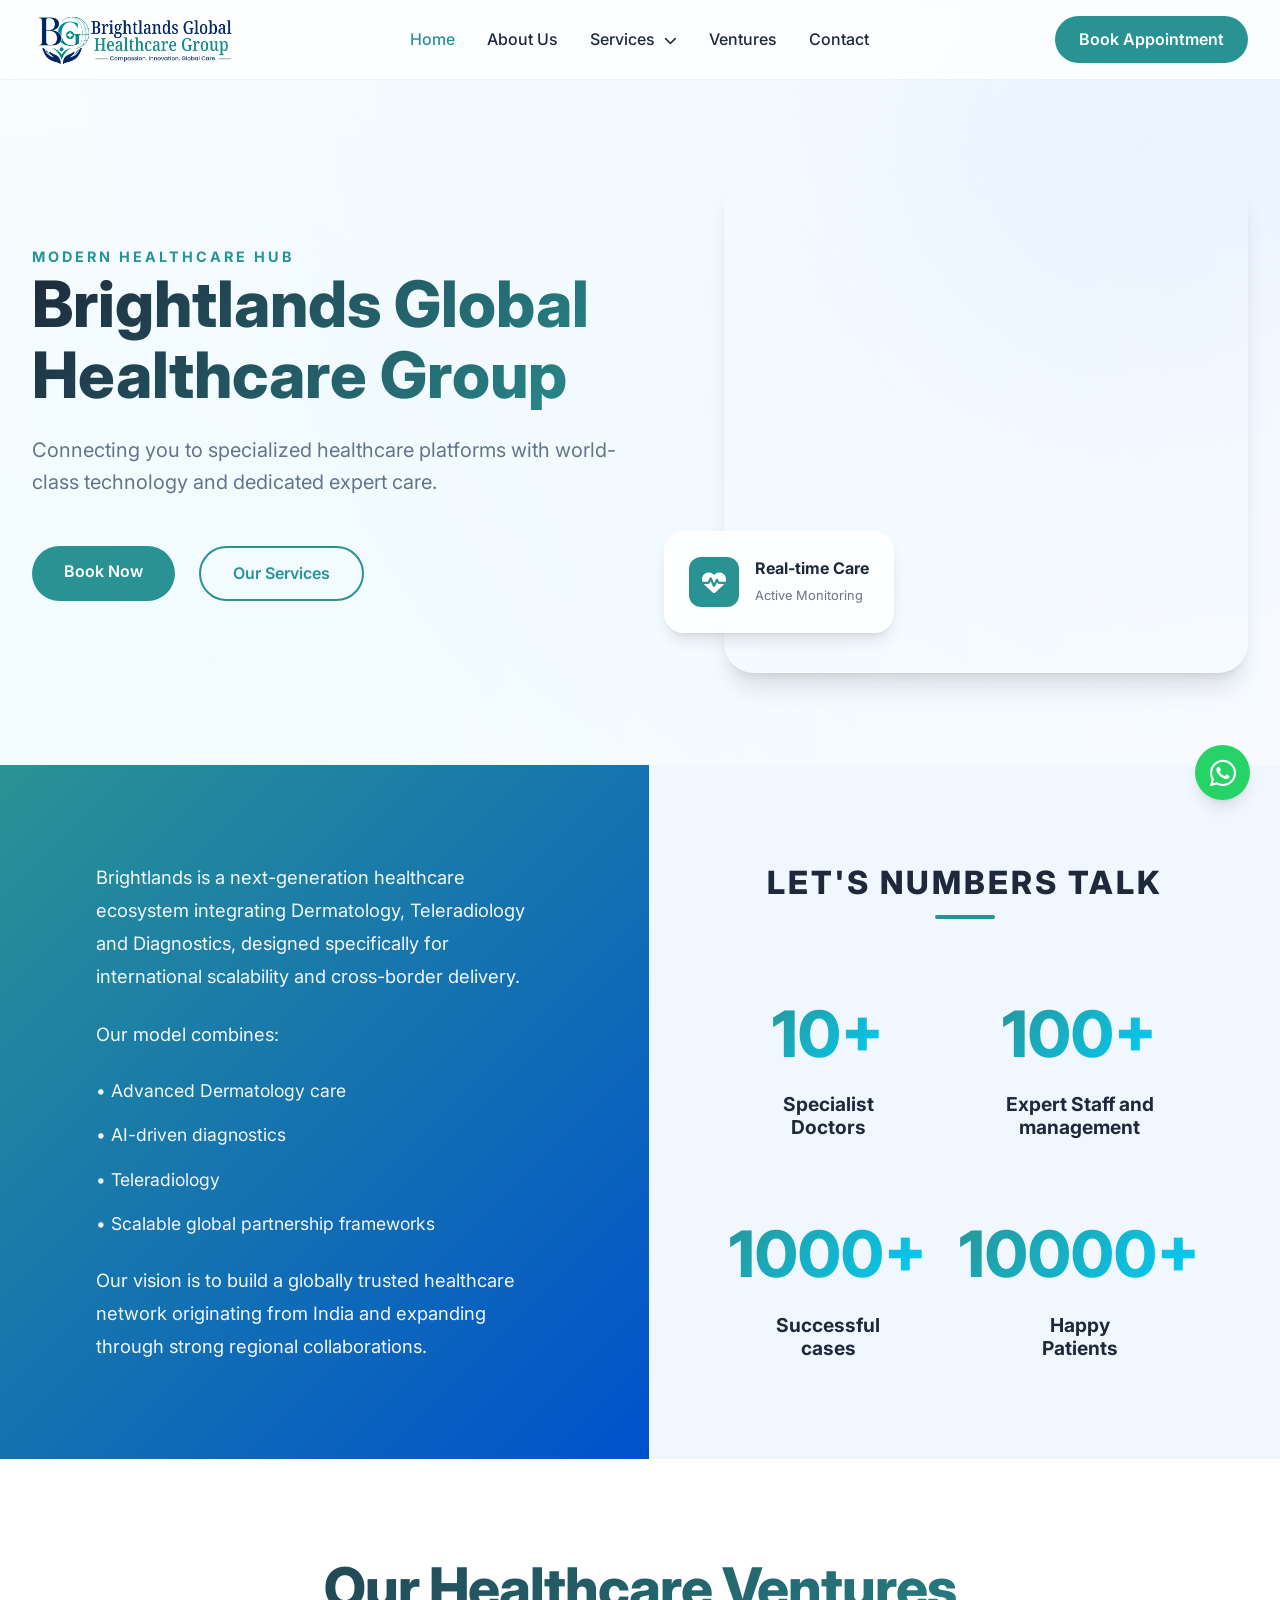
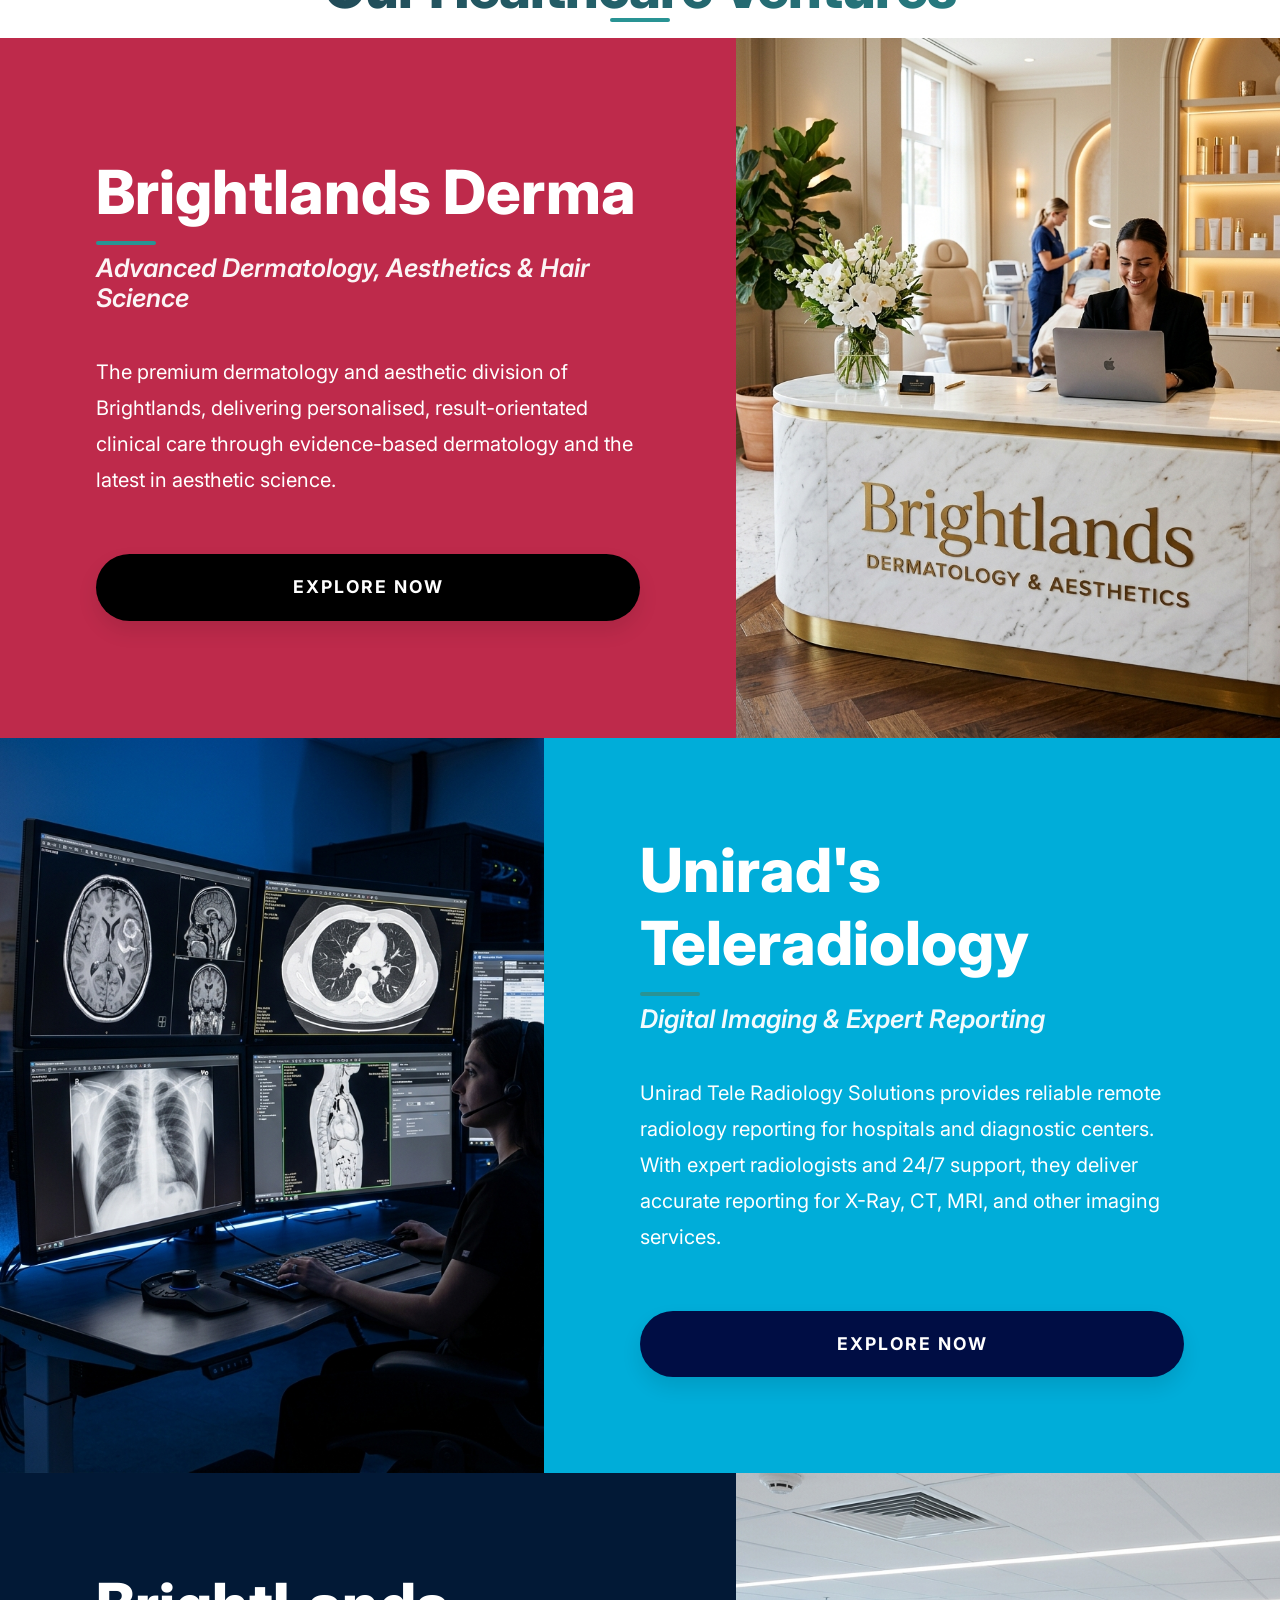
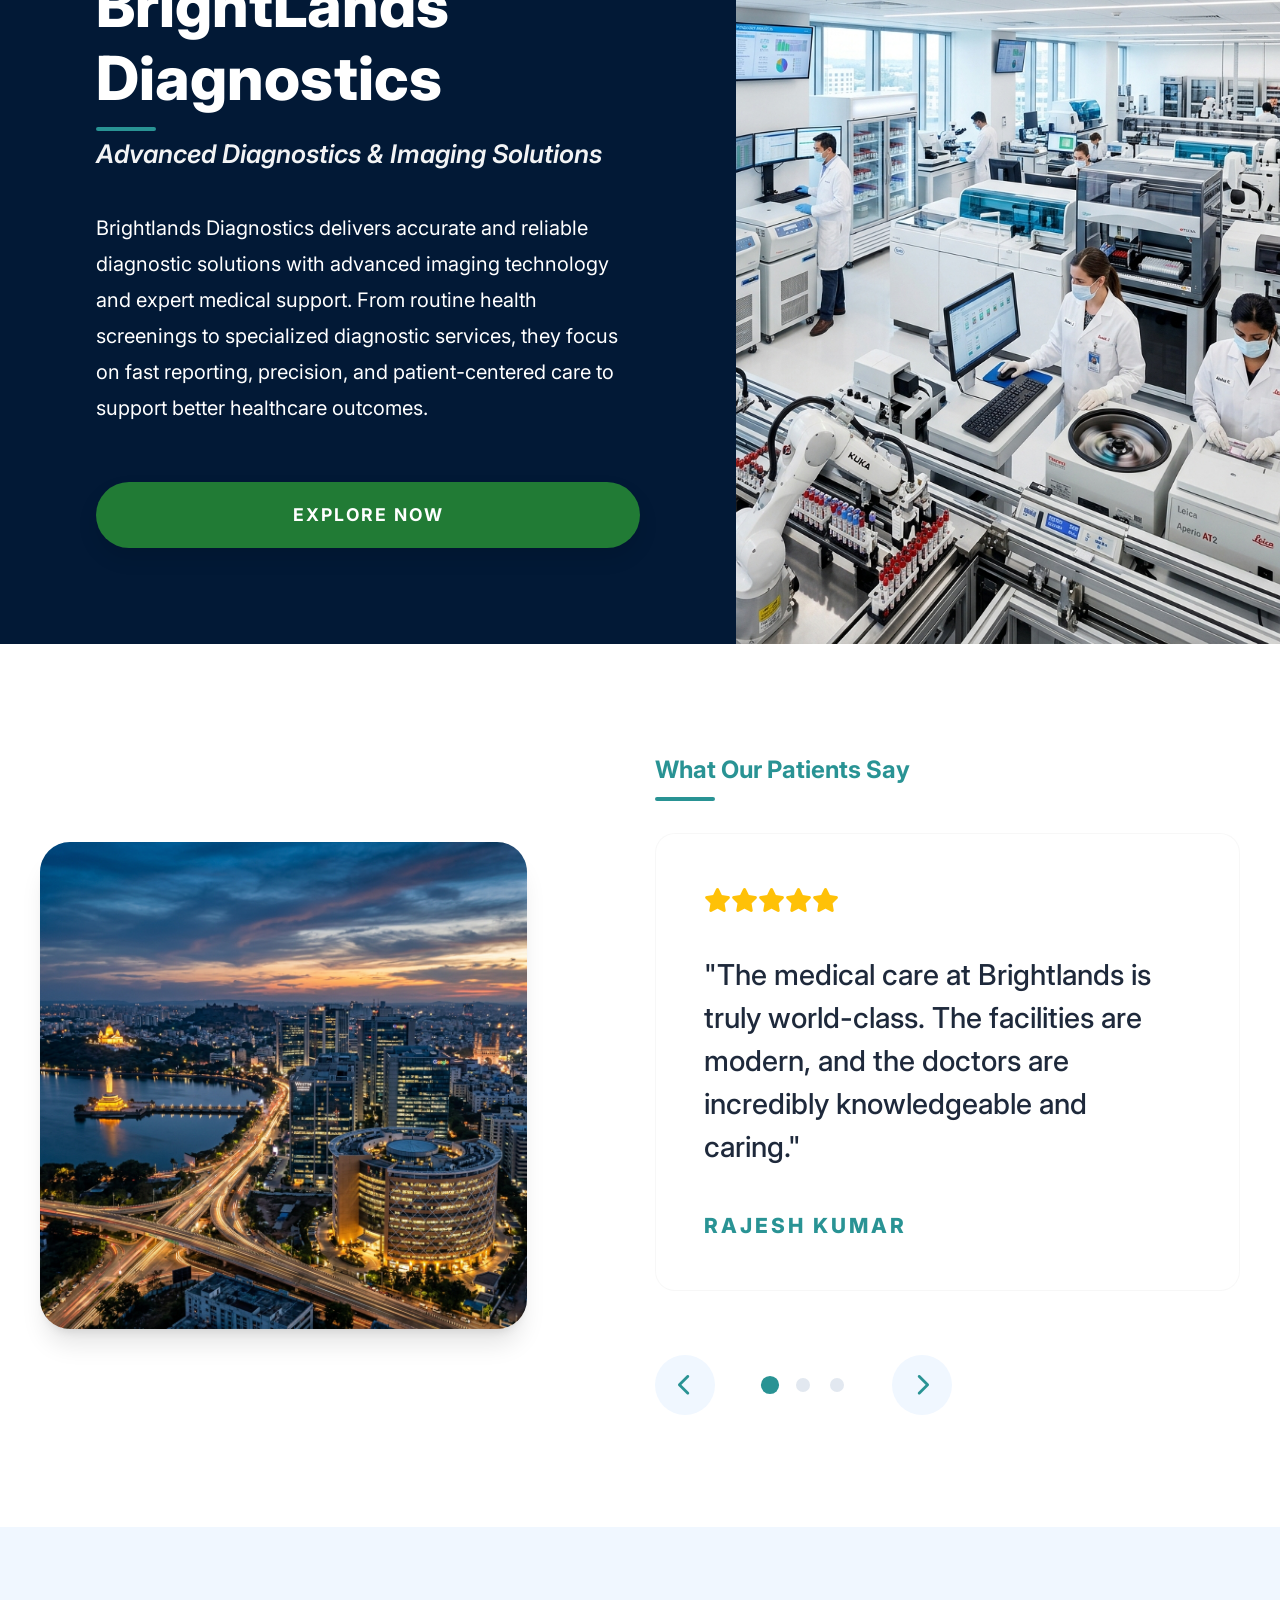
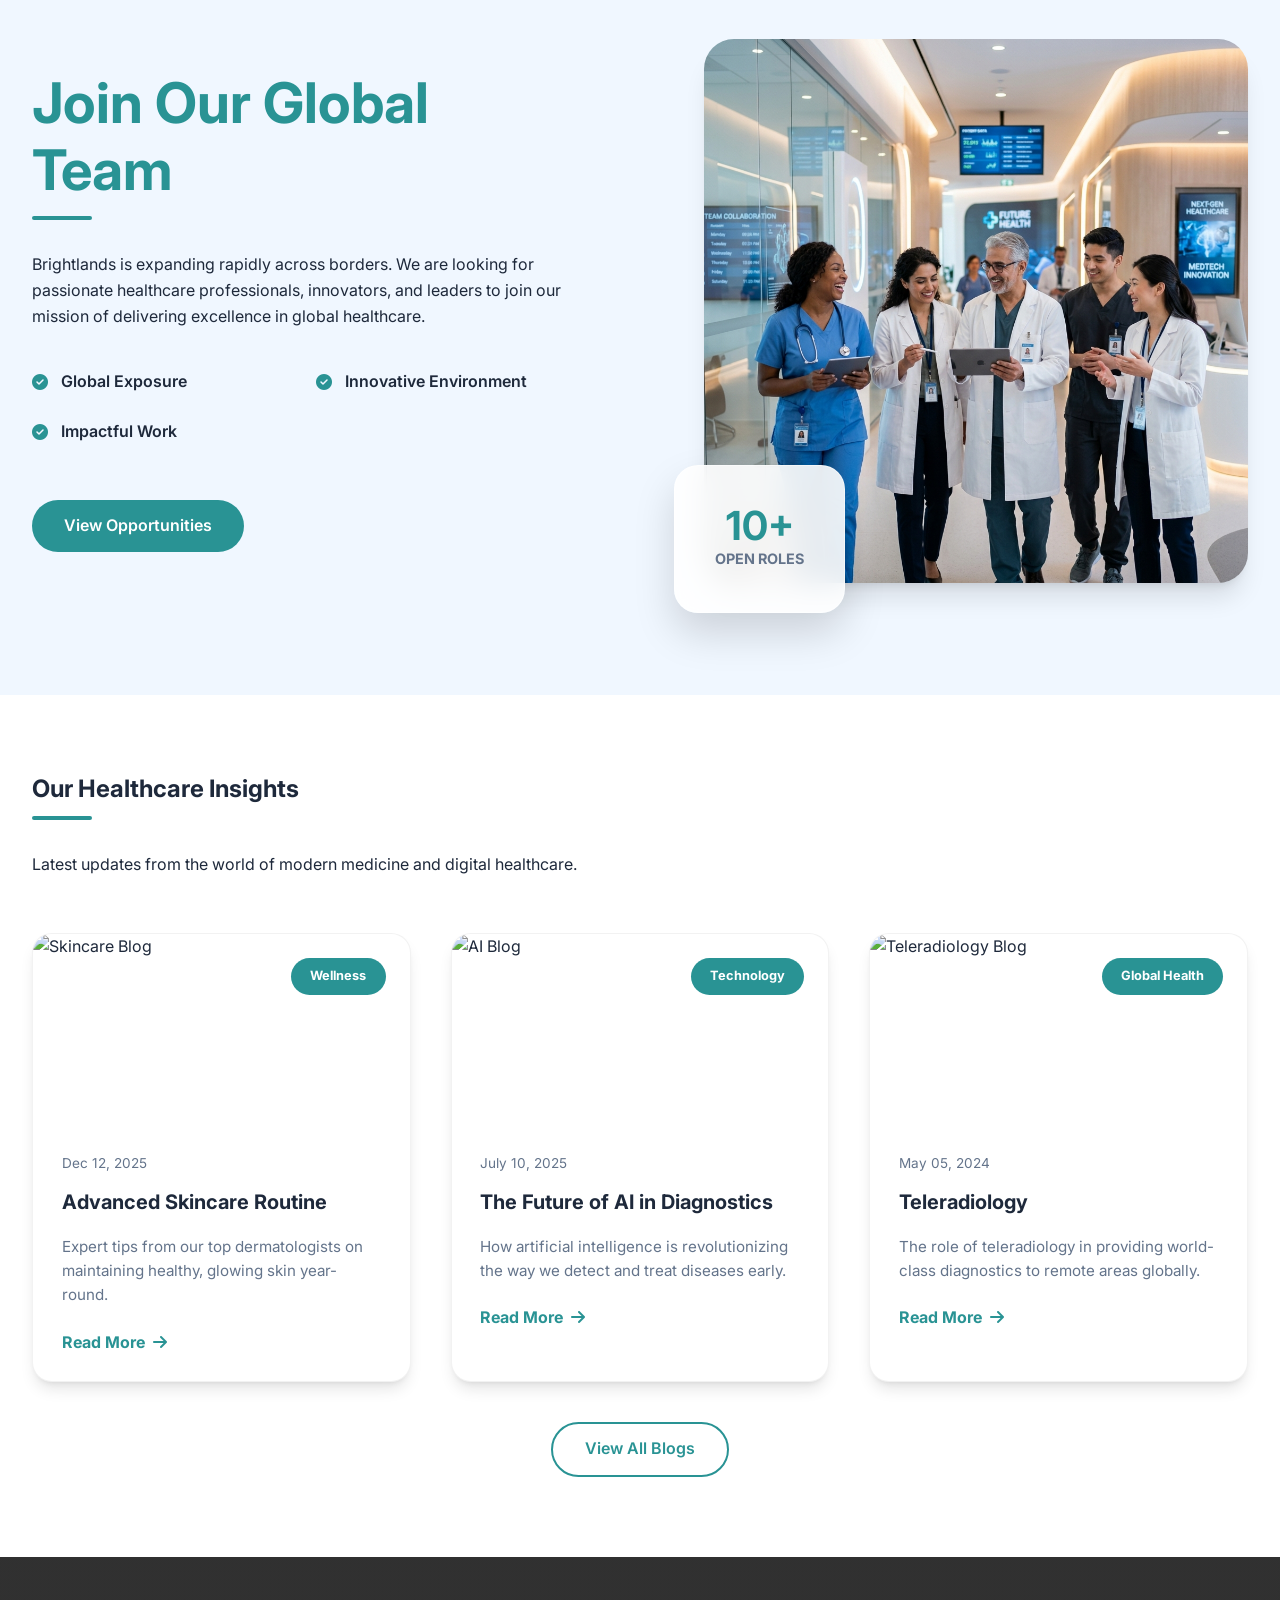
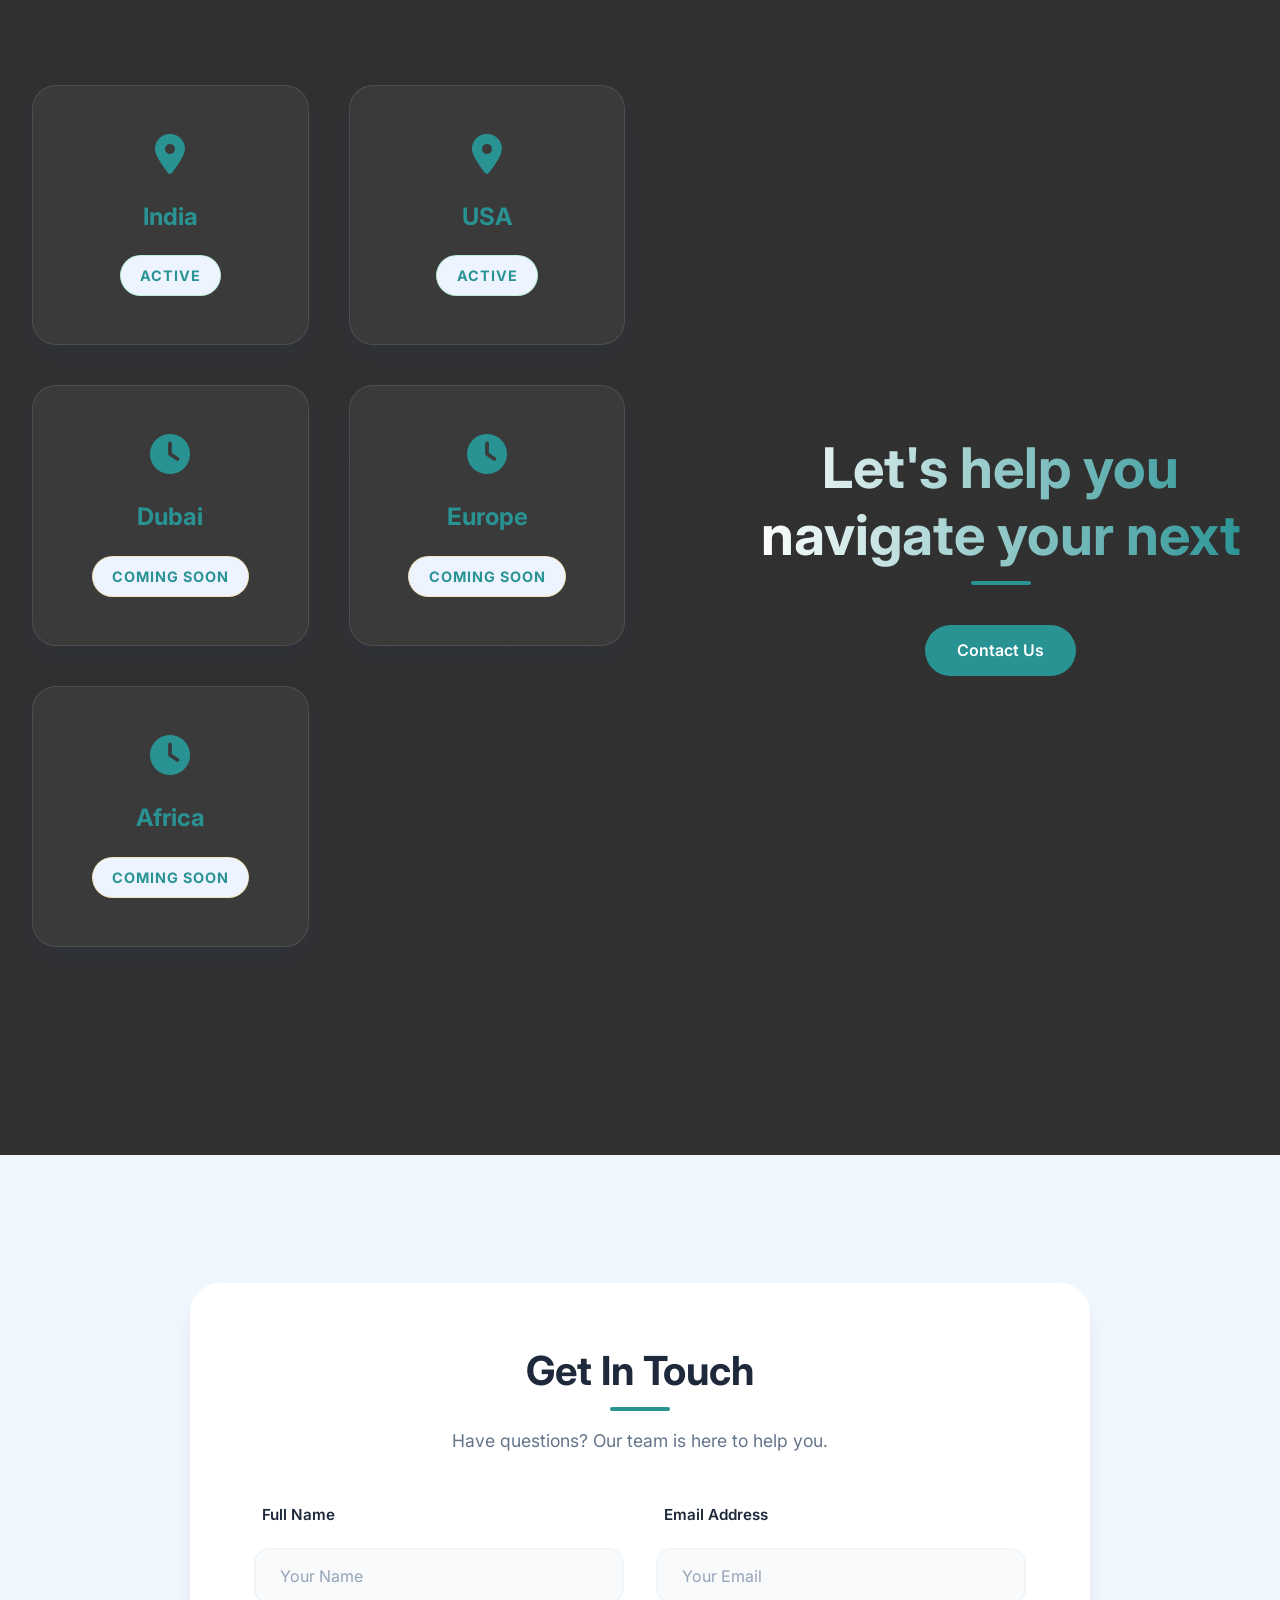
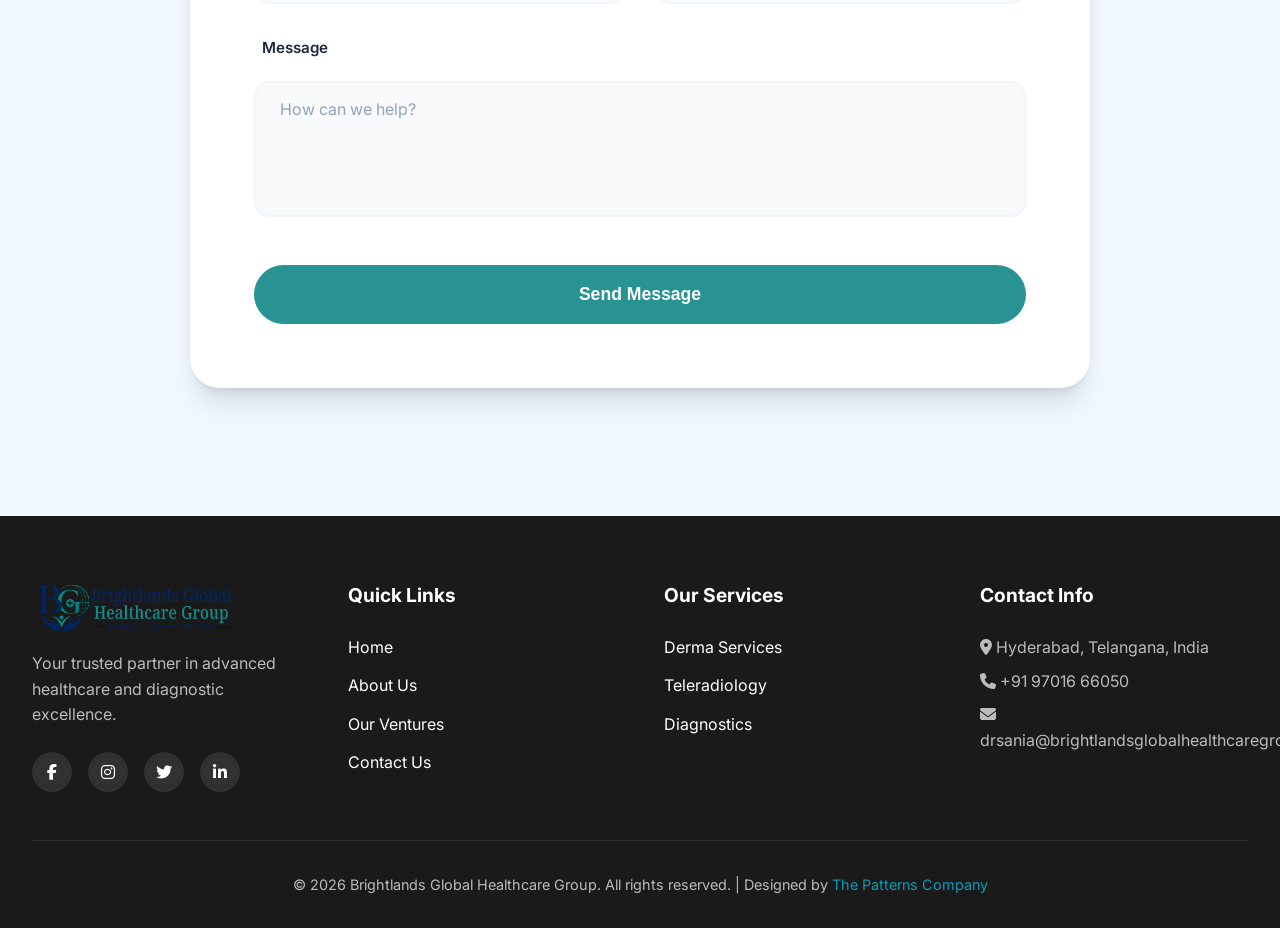
==== commit 85e680cb: "content modifications" ====
--- a/index.html
+++ b/index.html
@@ -87,13 +87,13 @@
         <div class="stats-info-left">
             <div class="content-text">
                 <p style="margin-bottom: 1.5rem;">Brightlands is a next-generation healthcare ecosystem integrating
-                    Dermatology, Diagnostics, and Digital Healthcare, designed specifically for international
+                    Dermatology, Teleradiology and Diagnostics, designed specifically for international
                     scalability and cross-border delivery.</p>
                 <p>Our model combines:</p>
                 <ul>
-                    <li>• Advanced clinical care</li>
+                    <li>• Advanced Dermatology care</li>
                     <li>• AI-driven diagnostics</li>
-                    <li>• Telemedicine and digital patient systems</li>
+                    <li>• Teleradiology</li>
                     <li>• Scalable global partnership frameworks</li>
                 </ul>
                 <p style="margin-top: 1.5rem;">Our vision is to build a globally trusted healthcare network originating
@@ -104,20 +104,20 @@
             <h2 class="section-title">LET'S NUMBERS TALK</h2>
             <div class="stats-grid-new">
                 <div class="stat-item-new">
-                    <h4>5+</h4>
-                    <p>Specialized<br>Clinics</p>
+                    <h4>10+</h4>
+                    <p>Specialist<br>Doctors</p>
+                </div>
+                <div class="stat-item-new">
+                    <h4>100+</h4>
+                    <p>Expert Staff and<br>management</p>
+                </div>
+                <div class="stat-item-new">
+                    <h4>1000+</h4>
+                    <p>Successful<br>cases</p>
                 </div>
                 <div class="stat-item-new">
                     <h4>10000+</h4>
                     <p>Happy<br>Patients</p>
-                </div>
-                <div class="stat-item-new">
-                    <h4>100+</h4>
-                    <p>Expert<br>Doctors</p>
-                </div>
-                <div class="stat-item-new">
-                    <h4>1000+</h4>
-                    <p>Modern Bed<br>Units</p>
                 </div>
             </div>
         </div>
@@ -146,11 +146,10 @@
             <!-- Service 2: Radiology -->
             <div class="service-block radiology-theme">
                 <div class="service-content">
-                    <h2>Unirad Teleradiology</h2>
-                    <h3>Diagnostics, Imaging & Global Reporting</h3>
-                    <p>Brightlands' advanced diagnostic imaging division, delivering high-accuracy radiology reporting
-                        and interventional services with internationally certified leadership and technology-first
-                        infrastructure.</p>
+                    <h2>Unirad's Teleradiology</h2>
+                    <h3>Digital Imaging & Expert Reporting</h3>
+                    <p>Unirad Tele Radiology Solutions provides reliable remote radiology reporting for hospitals and diagnostic centers. With expert radiologists and 24/7 support, they deliver accurate reporting for X-Ray, CT, MRI, and other imaging services.
+</p>
                     <a href="https://uniradteleradiology.com/" target="_blank" class="btn-explore">Explore Now</a>
                 </div>
                 <div class="service-image-box">
@@ -162,10 +161,11 @@
             <div class="service-block diagnostics-theme">
                 <div class="service-content">
                     <h2>BrightLands Diagnostics</h2>
-                    <h3>Diagnostics, Imaging & Global Reporting</h3>
-                    <p>BrightsLands Diagnostics is equipped with state-of-the-art technology and staffed by expert
-                        medical professionals. Our commitment lies in delivering precise, prompt, and thorough
-                        diagnostic services to enhance your health and well-being.</p>
+                    <h3>Advanced Diagnostics & Imaging Solutions</h3>
+                    <p>Brightlands Diagnostics delivers accurate and reliable diagnostic solutions with advanced imaging
+                        technology and expert medical support. From routine health screenings to specialized diagnostic
+                        services, they focus on fast reporting, precision, and patient-centered care to support better
+                        healthcare outcomes.</p>
                     <a href="https://brightlandsdiagnostics.com" target="_blank" class="btn-explore">Explore Now</a>
                 </div>
                 <div class="service-image-box">
@@ -237,7 +237,7 @@
         <div class="container">
             <div class="careers-wrapper">
                 <div class="careers-content">
-                    <span class="section-tag">Opportunity</span>
+                    <span class="section-tag"></span>
                     <h2>Join Our Global Team</h2>
                     <p>Brightlands is expanding rapidly across borders. We are looking for passionate healthcare
                         professionals, innovators, and leaders to join our mission of delivering excellence in global
@@ -268,47 +268,46 @@
                 <p>Latest updates from the world of modern medicine and digital healthcare.</p>
             </div>
             <div class="blog-grid">
-                <!-- Blog Card 1 -->
-                <div class="blog-card">
+                <!-- Blog Card 1: Skincare -->
+                <div class="blog-card" data-blog="skincare">
+                    <div class="blog-img">
+                        <img src="https://images.unsplash.com/photo-1584622650111-993a426fbf0a?auto=format&fit=crop&w=500&q=80"
+                            alt="Skincare Blog">
+                        <span class="category">Wellness</span>
+                    </div>
+                    <div class="blog-info">
+                        <span class="date">Dec 12, 2025</span>
+                        <h3>Advanced Skincare Routine</h3>
+                        <p>Expert tips from our top dermatologists on maintaining healthy, glowing skin year-round.</p>
+                        <button class="read-more-btn" onclick="openBlogModal('skincare')">Read More <i class="fas fa-arrow-right"></i></button>
+                    </div>
+                </div>
+                <!-- Blog Card 2: AI in Diagnostics -->
+                <div class="blog-card" data-blog="ai-diagnostics">
                     <div class="blog-img">
                         <img src="https://images.unsplash.com/photo-1576091160550-2173dba999ef?auto=format&fit=crop&w=500&q=80"
-                            alt="Blog 1">
+                            alt="AI Blog">
                         <span class="category">Technology</span>
                     </div>
                     <div class="blog-info">
-                        <span class="date">May 15, 2026</span>
+                        <span class="date">July 10, 2025</span>
                         <h3>The Future of AI in Diagnostics</h3>
-                        <p>How artificial intelligence is revolutionizing the way we detect and treat diseases early.
-                        </p>
-                        <a href="#" class="read-more">Read More <i class="fas fa-arrow-right"></i></a>
-                    </div>
-                </div>
-                <!-- Blog Card 2 -->
-                <div class="blog-card">
-                    <div class="blog-img">
-                        <img src="https://images.unsplash.com/photo-1584622650111-993a426fbf0a?auto=format&fit=crop&w=500&q=80"
-                            alt="Blog 2">
-                        <span class="category">Wellness</span>
-                    </div>
-                    <div class="blog-info">
-                        <span class="date">May 10, 2026</span>
-                        <h3>Advanced Skincare Routine</h3>
-                        <p>Expert tips from our top dermatologists on maintaining healthy, glowing skin year-round.</p>
-                        <a href="#" class="read-more">Read More <i class="fas fa-arrow-right"></i></a>
-                    </div>
-                </div>
-                <!-- Blog Card 3 -->
-                <div class="blog-card">
+                        <p>How artificial intelligence is revolutionizing the way we detect and treat diseases early.</p>
+                        <button class="read-more-btn" onclick="openBlogModal('ai-diagnostics')">Read More <i class="fas fa-arrow-right"></i></button>
+                    </div>
+                </div>
+                <!-- Blog Card 3: Teleradiology -->
+                <div class="blog-card" data-blog="teleradiology">
                     <div class="blog-img">
                         <img src="https://images.unsplash.com/photo-1516549655169-df83a0774514?auto=format&fit=crop&w=500&q=80"
-                            alt="Blog 3">
+                            alt="Teleradiology Blog">
                         <span class="category">Global Health</span>
                     </div>
                     <div class="blog-info">
-                        <span class="date">May 05, 2026</span>
-                        <h3>Bridging Healthcare Borders</h3>
+                        <span class="date">May 05, 2024</span>
+                        <h3>Teleradiology</h3>
                         <p>The role of teleradiology in providing world-class diagnostics to remote areas globally.</p>
-                        <a href="#" class="read-more">Read More <i class="fas fa-arrow-right"></i></a>
+                        <button class="read-more-btn" onclick="openBlogModal('teleradiology')">Read More <i class="fas fa-arrow-right"></i></button>
                     </div>
                 </div>
             </div>
@@ -325,6 +324,11 @@
                 <div class="presence-card">
                     <i class="fas fa-location-dot"></i>
                     <h4>India</h4>
+                    <span class="badge badge-active">Active</span>
+                </div>
+                <div class="presence-card">
+                    <i class="fas fa-location-dot"></i>
+                    <h4>USA</h4>
                     <span class="badge badge-active">Active</span>
                 </div>
                 <div class="presence-card">
@@ -480,7 +484,7 @@
                 <div class="footer-col">
                     <h4>Contact Info</h4>
                     <p style="opacity: 0.7;"><i class="fas fa-location-dot"></i> Hyderabad, Telangana, India</p>
-                    <p style="opacity: 0.7; margin: 0.5rem 0;"><i class="fas fa-phone"></i> +91 78787 85823</p>
+                    <p style="opacity: 0.7; margin: 0.5rem 0;"><i class="fas fa-phone"></i> +91 97016 66050</p>
                     <p style="opacity: 0.7;"><i class="fas fa-envelope"></i>
                         drsania@brightlandsglobalhealthcaregroup.com</p>
                 </div>
@@ -497,10 +501,110 @@
         <i class="fab fa-whatsapp"></i>
     </a>
 
+    <!-- Blog Modal -->
+    <div id="blogModal" class="blog-modal">
+        <div class="blog-modal-content">
+            <span class="close-modal" onclick="closeBlogModal()">&times;</span>
+            <div id="blogModalBody">
+                <!-- Blog content will be injected here -->
+            </div>
+        </div>
+    </div>
+
     <div class="back-to-top" id="backToTop">
         <i class="fas fa-chevron-up"></i>
     </div>
 
+    <script>
+        const blogData = {
+            'skincare': {
+                title: 'Advanced Skincare Routine: Tips from the Experts',
+                category: 'Wellness',
+                date: 'May 10, 2026',
+                image: 'https://images.unsplash.com/photo-1584622650111-993a426fbf0a?auto=format&fit=crop&w=800&q=80',
+                content: `
+                    <p>Maintaining a healthy, glowing complexion requires more than just a quick wash in the morning. Our top dermatologists at Brightlands Derma have curated this advanced skincare routine to help you achieve your best skin yet.</p>
+                    <h4>1. Double Cleansing</h4>
+                    <p>Start with an oil-based cleanser to remove makeup and sunscreen, followed by a gentle water-based cleanser to deep-clean pores without stripping natural oils.</p>
+                    <h4>2. Targeted Treatment</h4>
+                    <p>Serums are the heavy lifters of any routine. Whether you're targeting hyperpigmentation with Vitamin C or fine lines with Retinol, ensure you apply these to clean, slightly damp skin for maximum absorption.</p>
+                    <h4>3. Hydration is Key</h4>
+                    <p>Lock in moisture with a high-quality moisturizer that suits your skin type. Look for ingredients like hyaluronic acid and ceramides to strengthen the skin barrier.</p>
+                    <h4>4. Never Skip SPF</h4>
+                    <p>The most important step in any routine is sun protection. Apply a broad-spectrum SPF 30 or higher every single morning, even on cloudy days.</p>
+                `
+            },
+            'ai-diagnostics': {
+                title: 'The Future of AI in Diagnostics',
+                category: 'Technology',
+                date: 'May 15, 2026',
+                image: 'https://images.unsplash.com/photo-1576091160550-2173dba999ef?auto=format&fit=crop&w=800&q=80',
+                content: `
+                    <p>Artificial Intelligence is no longer just a buzzword in healthcare; it's a transformative tool that is saving lives every day. At Brightlands Diagnostics, we are at the forefront of integrating AI into our diagnostic processes.</p>
+                    <h4>Early Detection</h4>
+                    <p>AI algorithms can analyze medical images—from X-rays to MRIs—with incredible precision, often identifying abnormalities that might be invisible to the human eye in the earliest stages of disease.</p>
+                    <h4>Predictive Analytics</h4>
+                    <p>By analyzing vast amounts of patient data, AI can help predict disease patterns and potential health risks, allowing for proactive intervention rather than reactive treatment.</p>
+                    <h4>Assisting Doctors</h4>
+                    <p>AI doesn't replace doctors; it empowers them. By handling the heavy lifting of data analysis, AI allows medical professionals to focus more on patient care and complex decision-making.</p>
+                `
+            },
+            'teleradiology': {
+                title: 'Bridging Healthcare Borders with Teleradiology',
+                category: 'Global Health',
+                date: 'May 05, 2026',
+                image: 'https://images.unsplash.com/photo-1516549655169-df83a0774514?auto=format&fit=crop&w=800&q=80',
+                content: `
+                    <p>Quality healthcare should not be defined by geography. Teleradiology is breaking down borders, ensuring that patients in remote or underserved areas have access to world-class diagnostic expertise.</p>
+                    <h4>24/7 Global Reporting</h4>
+                    <p>Through Unirad Teleradiology, we provide round-the-clock radiology reporting. This means an X-ray taken in a rural clinic at midnight can be interpreted by a specialist thousands of miles away within minutes.</p>
+                    <h4>Rapid Turnaround Times</h4>
+                    <p>In emergency situations, every second counts. Teleradiology ensures that high-accuracy reports are delivered swiftly, facilitating faster diagnosis and treatment.</p>
+                    <h4>Expertise on Demand</h4>
+                    <p>Sub-specialized radiology expertise—such as pediatric radiology or neuroradiology—can be made available to any facility, regardless of its location, through our secure digital network.</p>
+                `
+            }
+        };
+
+        function openBlogModal(blogId) {
+            const blog = blogData[blogId];
+            if (!blog) return;
+
+            const modalBody = document.getElementById('blogModalBody');
+            modalBody.innerHTML = `
+                <div class="blog-modal-header">
+                    <span class="blog-modal-cat">${blog.category}</span>
+                    <h2>${blog.title}</h2>
+                    <span class="blog-modal-date">${blog.date}</span>
+                </div>
+                <div class="blog-modal-img">
+                    <img src="${blog.image}" alt="${blog.title}">
+                </div>
+                <div class="blog-modal-text">
+                    ${blog.content}
+                </div>
+            `;
+
+            const modal = document.getElementById('blogModal');
+            modal.style.display = 'block';
+            document.body.style.overflow = 'hidden'; // Prevent scrolling
+        }
+
+        function closeBlogModal() {
+            const modal = document.getElementById('blogModal');
+            modal.style.display = 'none';
+            document.body.style.overflow = 'auto'; // Restore scrolling
+        }
+
+        // Close modal when clicking outside of it
+        window.onclick = function(event) {
+            const modal = document.getElementById('blogModal');
+            if (event.target == modal) {
+                closeBlogModal();
+            }
+        }
+    </script>
+
     <script src="assets/js/main.js"></script>
 </body>
 
--- a/assets/css/style.css
+++ b/assets/css/style.css
@@ -101,7 +101,12 @@
     border-radius: 2px;
 }
 
-.text-center h2::after {
+.text-center h2::after,
+.form-title h2::after,
+.presence-content h2::after,
+.section-title h2::after,
+h2.section-title::after,
+h2.text-center::after {
     left: 50%;
     transform: translateX(-50%);
 }
@@ -1351,23 +1356,30 @@
 
 /* Platforms Title */
 .platforms-main-title {
-    padding: 5rem 0 3rem;
-    font-size: 3rem;
+    padding: 6rem 0 0;
+    font-size: 3.5rem;
     margin-bottom: 0;
     background-color: var(--white);
+    background: linear-gradient(135deg, var(--text-color) 0%, var(--primary-color) 100%);
+    -webkit-background-clip: text;
+    -webkit-text-fill-color: transparent;
+    font-weight: 800;
+    letter-spacing: -1px;
+    margin-bottom: 1rem;
 }
 
 @media (max-width: 992px) {
     .platforms-main-title {
-        font-size: 2.5rem;
-        padding: 4rem 1.5rem 2rem;
+        font-size: 2.8rem;
+        padding: 5rem 1.5rem 2.5rem;
     }
 }
 
 @media (max-width: 480px) {
     .platforms-main-title {
-        font-size: 2rem;
-        padding: 3rem 1.5rem 1.5rem;
+        font-size: 2.2rem;
+        padding: 4rem 1.2rem 2rem;
+        letter-spacing: 0;
     }
 }
 
@@ -1609,15 +1621,7 @@
     font-weight: 800;
 }
 
-.stats-info-right .section-title::after {
-    content: '';
-    position: absolute;
-    bottom: -10px;
-    left: 0;
-    width: 100%;
-    height: 2px;
-    background-color: var(--primary-color);
-}
+
 
 .stats-grid-new {
     display: grid;
@@ -2043,17 +2047,147 @@
     margin-bottom: 1.5rem;
 }
 
-.read-more {
+.read-more, .read-more-btn {
     font-weight: 700;
     color: var(--primary-color);
     display: flex;
     align-items: center;
     gap: 0.5rem;
     transition: var(--transition);
-}
-
-.read-more:hover {
+    background: none;
+    border: none;
+    padding: 0;
+    cursor: pointer;
+    font-family: inherit;
+    font-size: 1rem;
+}
+
+.read-more:hover, .read-more-btn:hover {
     gap: 1rem;
+}
+
+/* Blog Modal Styles */
+.blog-modal {
+    display: none;
+    position: fixed;
+    z-index: 2000;
+    left: 0;
+    top: 0;
+    width: 100%;
+    height: 100%;
+    background-color: rgba(0, 0, 0, 0.8);
+    backdrop-filter: blur(5px);
+    overflow-y: auto;
+}
+
+.blog-modal-content {
+    background-color: var(--white);
+    margin: 5% auto;
+    padding: 0;
+    border-radius: 30px;
+    width: 90%;
+    max-width: 800px;
+    position: relative;
+    box-shadow: 0 25px 50px rgba(0, 0, 0, 0.3);
+    animation: modalFadeIn 0.4s ease-out;
+}
+
+@keyframes modalFadeIn {
+    from { opacity: 0; transform: translateY(-50px); }
+    to { opacity: 1; transform: translateY(0); }
+}
+
+.close-modal {
+    position: absolute;
+    top: 20px;
+    right: 30px;
+    color: var(--text-color);
+    font-size: 40px;
+    font-weight: bold;
+    cursor: pointer;
+    z-index: 10;
+    transition: var(--transition);
+}
+
+.close-modal:hover {
+    color: var(--primary-color);
+    transform: rotate(90deg);
+}
+
+.blog-modal-header {
+    padding: 4rem 4rem 2rem;
+    text-align: left;
+}
+
+.blog-modal-cat {
+    display: inline-block;
+    background: var(--primary-color);
+    color: var(--white);
+    padding: 0.5rem 1.5rem;
+    border-radius: 30px;
+    font-size: 0.8rem;
+    font-weight: 700;
+    margin-bottom: 1.5rem;
+    text-transform: uppercase;
+}
+
+.blog-modal-header h2 {
+    font-size: 2.5rem;
+    color: var(--text-color);
+    margin-bottom: 1rem;
+    line-height: 1.2;
+}
+
+.blog-modal-date {
+    color: var(--text-light);
+    font-size: 0.9rem;
+    font-weight: 600;
+}
+
+.blog-modal-img {
+    width: 100%;
+    height: 400px;
+}
+
+.blog-modal-img img {
+    width: 100%;
+    height: 100%;
+    object-fit: cover;
+}
+
+.blog-modal-text {
+    padding: 3rem 4rem 4rem;
+    font-size: 1.1rem;
+    line-height: 1.8;
+    color: var(--text-color);
+}
+
+.blog-modal-text h4 {
+    font-size: 1.4rem;
+    margin: 2.5rem 0 1rem;
+    color: var(--primary-color);
+}
+
+.blog-modal-text p {
+    margin-bottom: 1.5rem;
+}
+
+@media (max-width: 768px) {
+    .blog-modal-header {
+        padding: 3rem 2rem 1.5rem;
+    }
+    
+    .blog-modal-header h2 {
+        font-size: 1.8rem;
+    }
+    
+    .blog-modal-text {
+        padding: 2rem 2rem 3rem;
+    }
+    
+    .blog-modal-img {
+        height: 250px;
+    }
 }
 
 /* Global Presence Section */
@@ -2269,15 +2403,13 @@
 
 .team-card {
     background: var(--white);
-    border-radius: 24px;
+    border-radius: 20px;
     overflow: hidden;
-    box-shadow: var(--shadow-md);
-    border: 1px solid rgba(0, 0, 0, 0.03);
-    transition: var(--transition);
-    text-align: left;
+    transition: var(--transition);
+    border: 1px solid rgba(0, 0, 0, 0.05);
+    display: flex;
+    flex-direction: column;
     height: 100%;
-    display: flex;
-    flex-direction: column;
 }
 
 .team-card:hover {
@@ -2287,15 +2419,17 @@
 }
 
 .box-img {
-    /* height: 280px; */
+    aspect-ratio: 4 / 5;
     overflow: hidden;
     position: relative;
+    background: #f8f9fa;
 }
 
 .box-img img {
     width: 100%;
     height: 100%;
-    /* object-fit: cover; */
+    object-fit: cover;
+    object-position: top center;
     transition: var(--transition);
 }
 
@@ -2310,7 +2444,7 @@
 }
 
 .team-content {
-    padding: 2rem;
+    padding: 2.5rem 2rem;
     flex-grow: 1;
     display: flex;
     flex-direction: column;
@@ -2494,8 +2628,8 @@
     padding: 8rem 0;
     position: relative;
     overflow: hidden;
-    background: linear-gradient(rgba(26, 26, 26, 0.9), rgba(26, 26, 26, 0.9)), 
-                url('https://images.unsplash.com/photo-1526778548025-fa2f459cd5c1?auto=format&fit=crop&w=1920&q=80') center/cover no-repeat;
+    background: linear-gradient(rgba(26, 26, 26, 0.9), rgba(26, 26, 26, 0.9)),
+        url('https://images.unsplash.com/photo-1526778548025-fa2f459cd5c1?auto=format&fit=crop&w=1920&q=80') center/cover no-repeat;
 }
 
 .presence-grid {
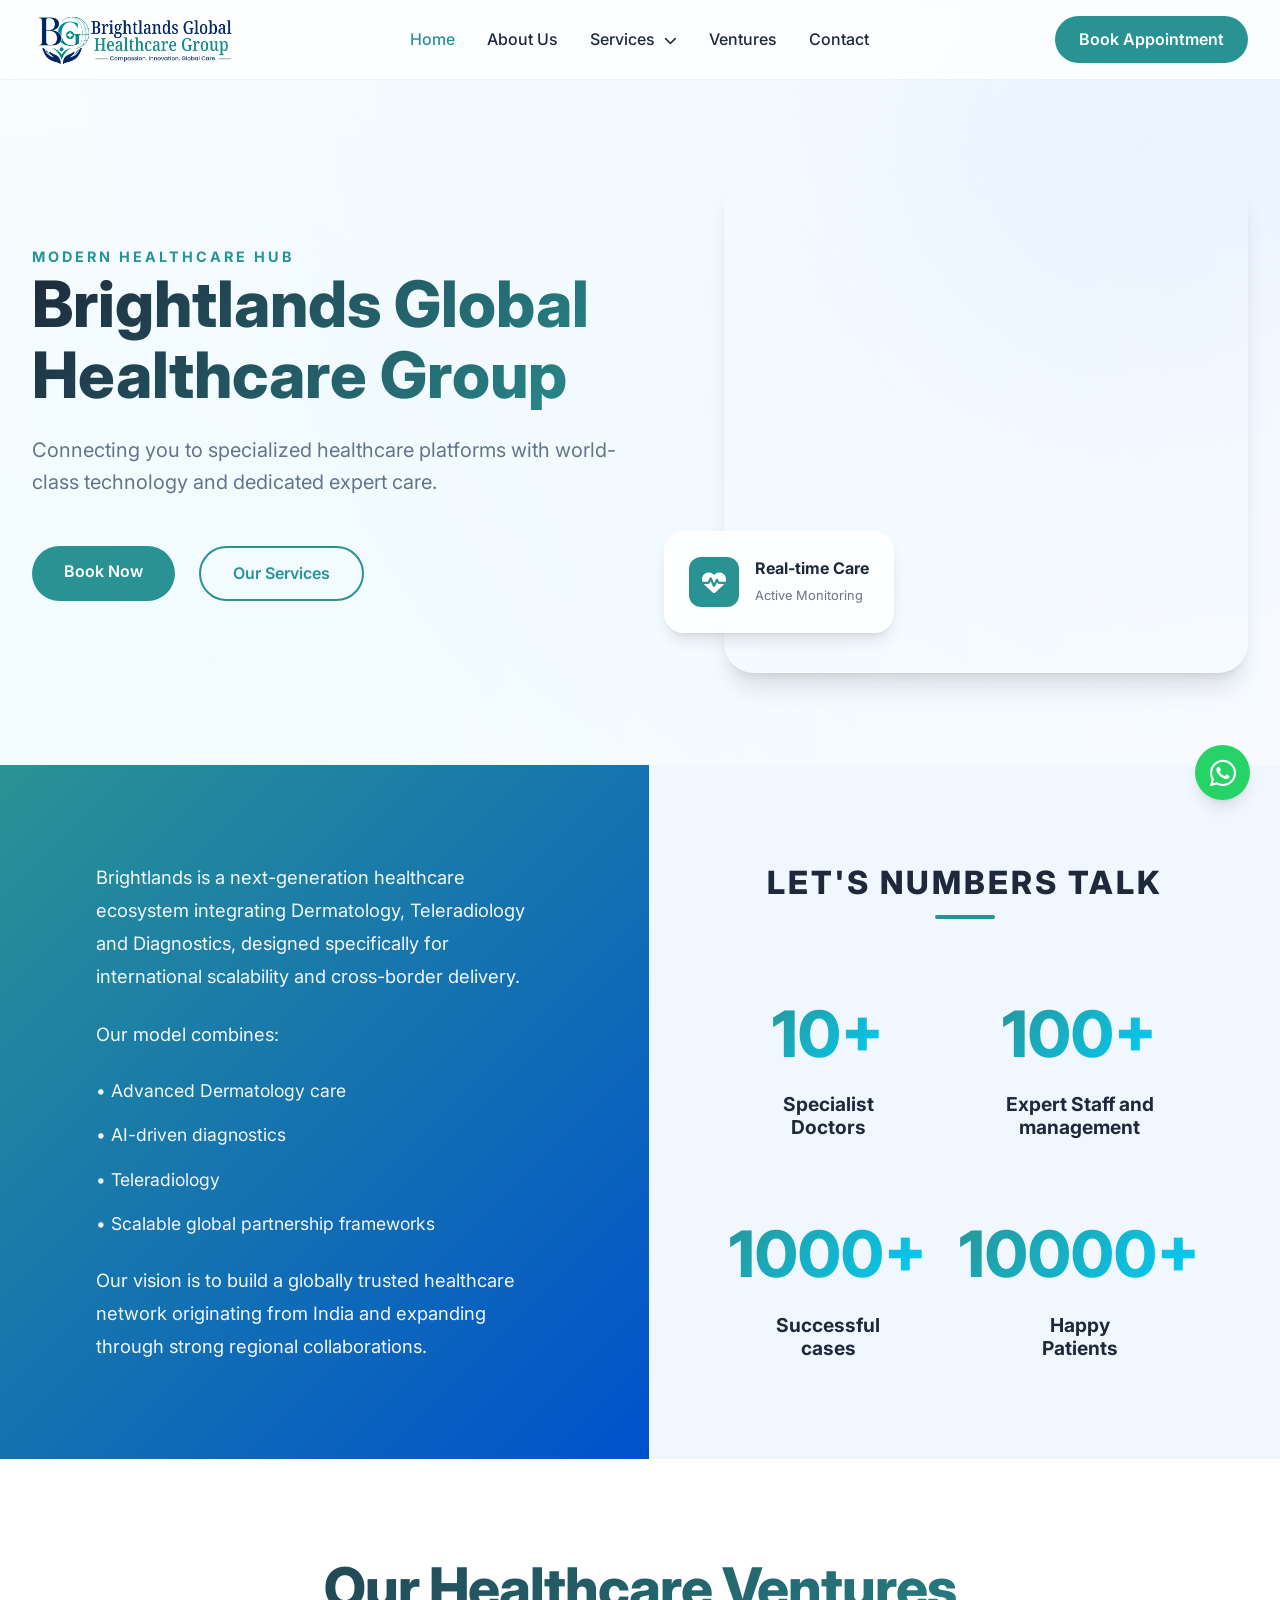
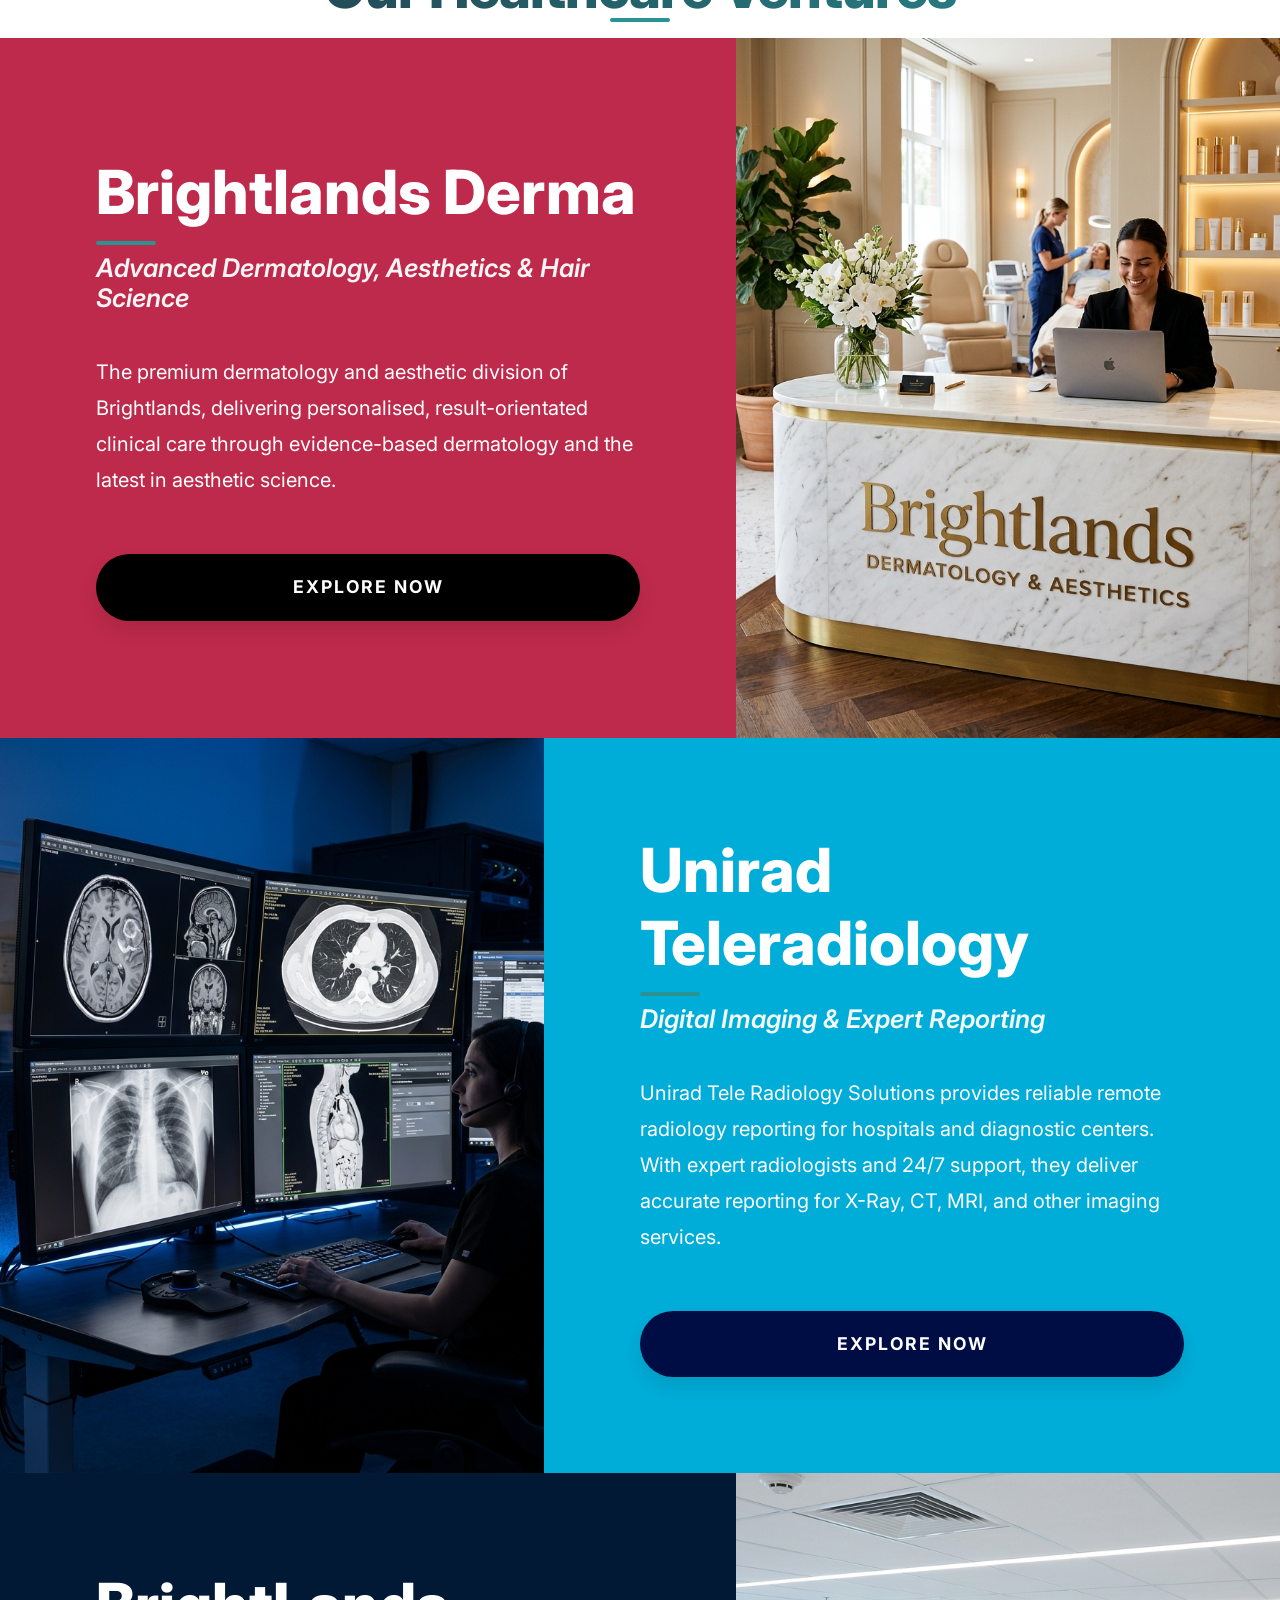
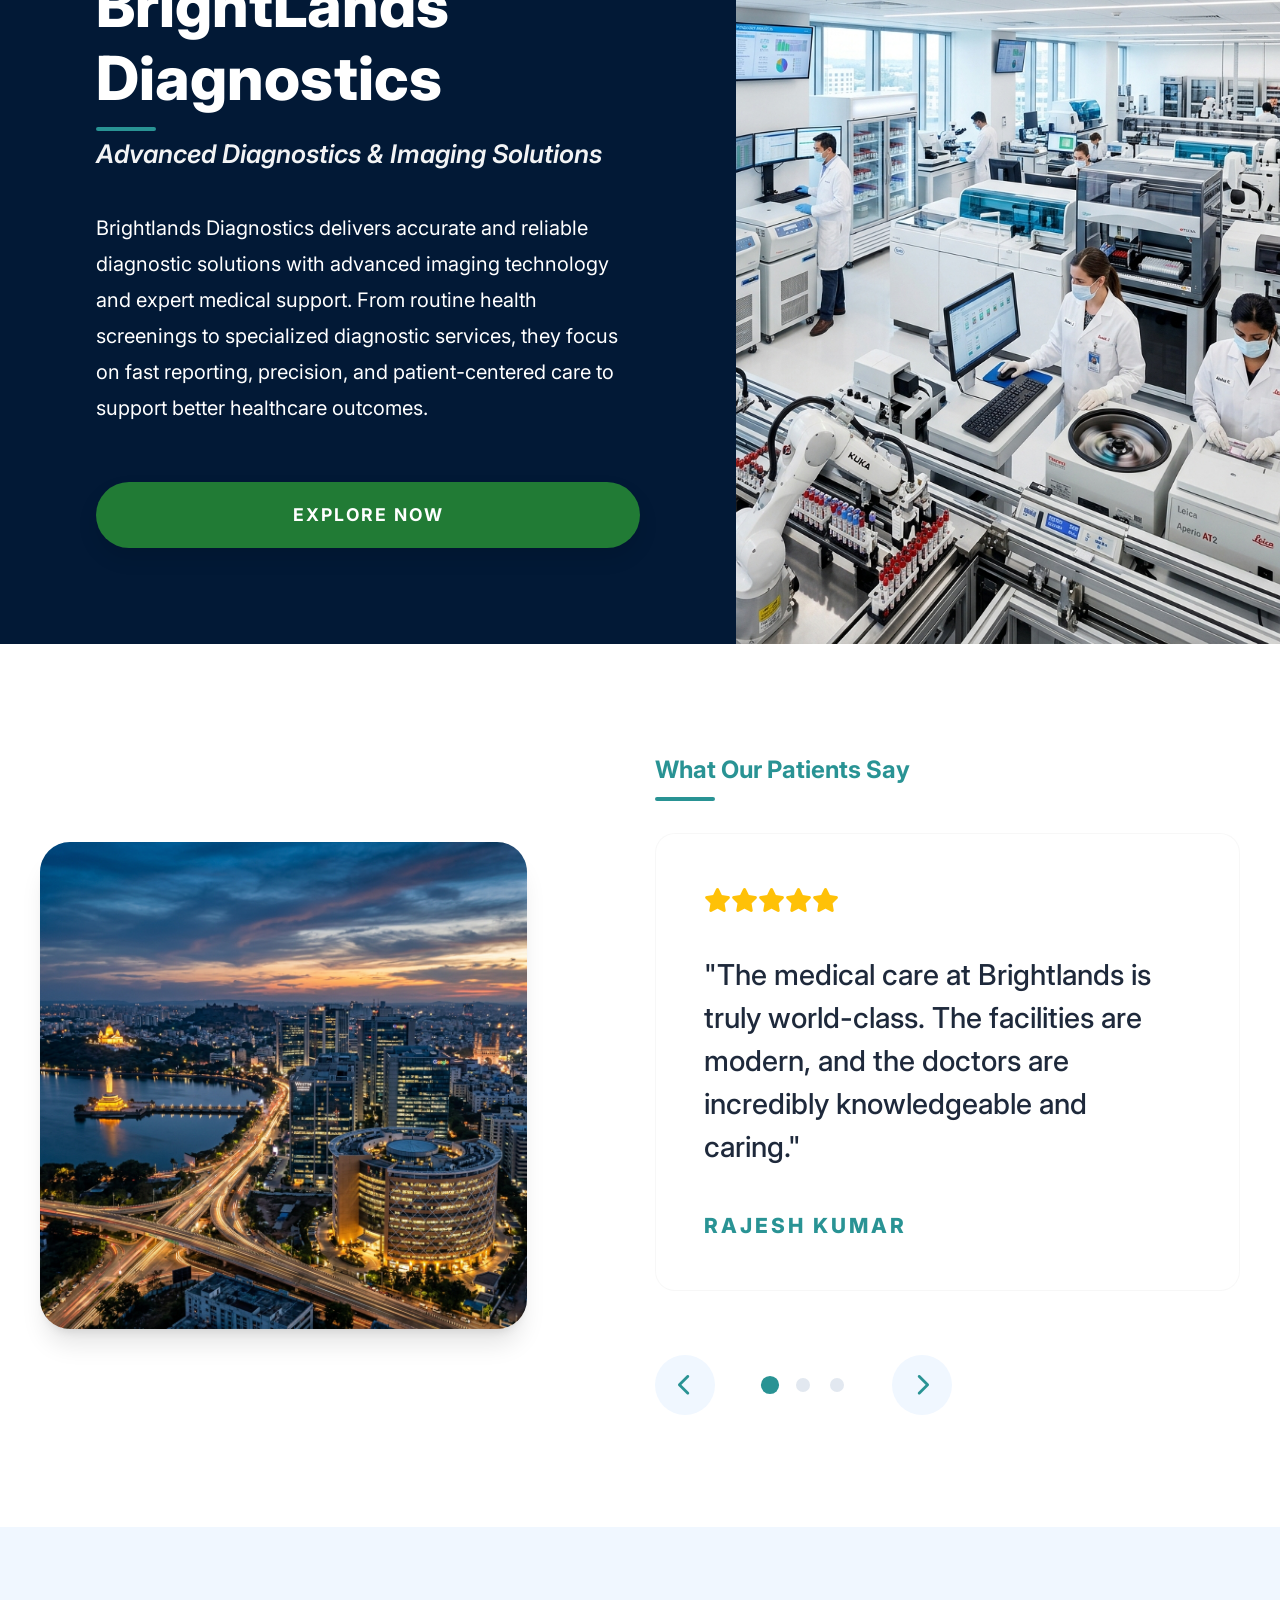
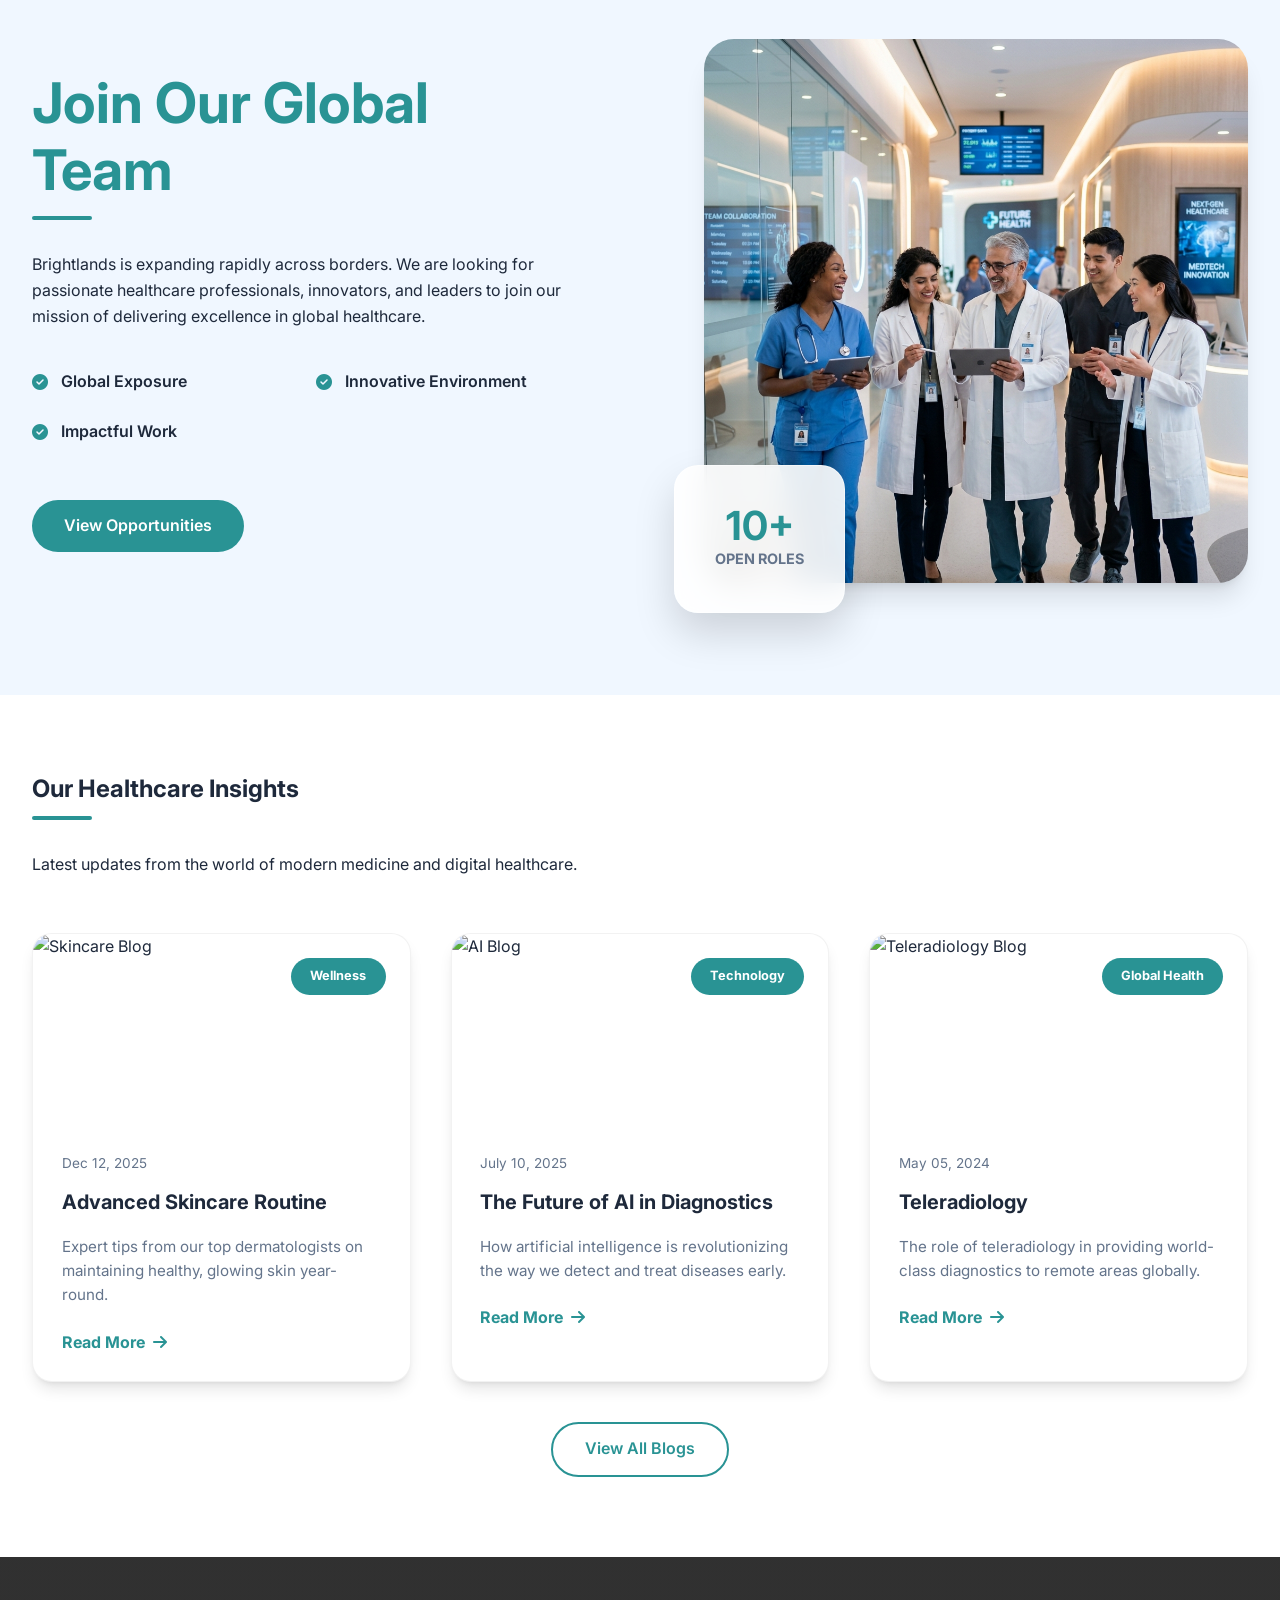
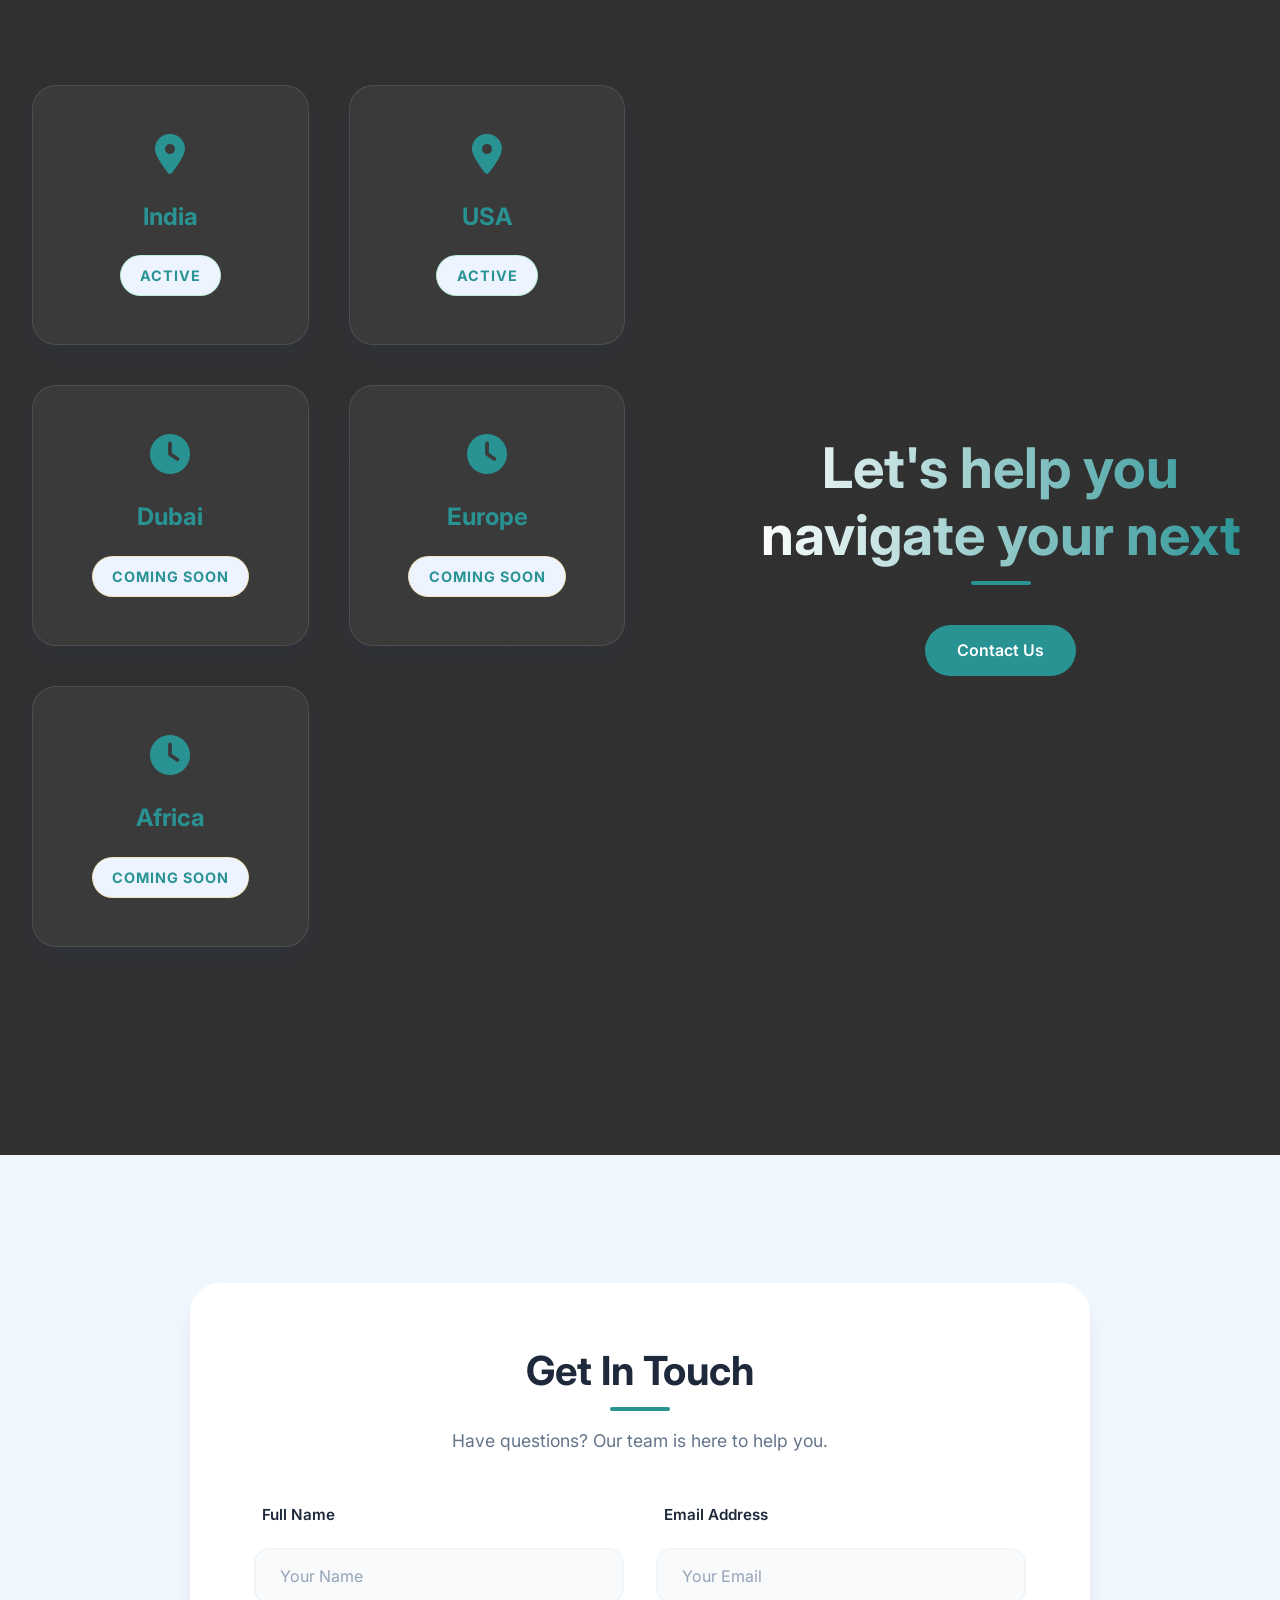
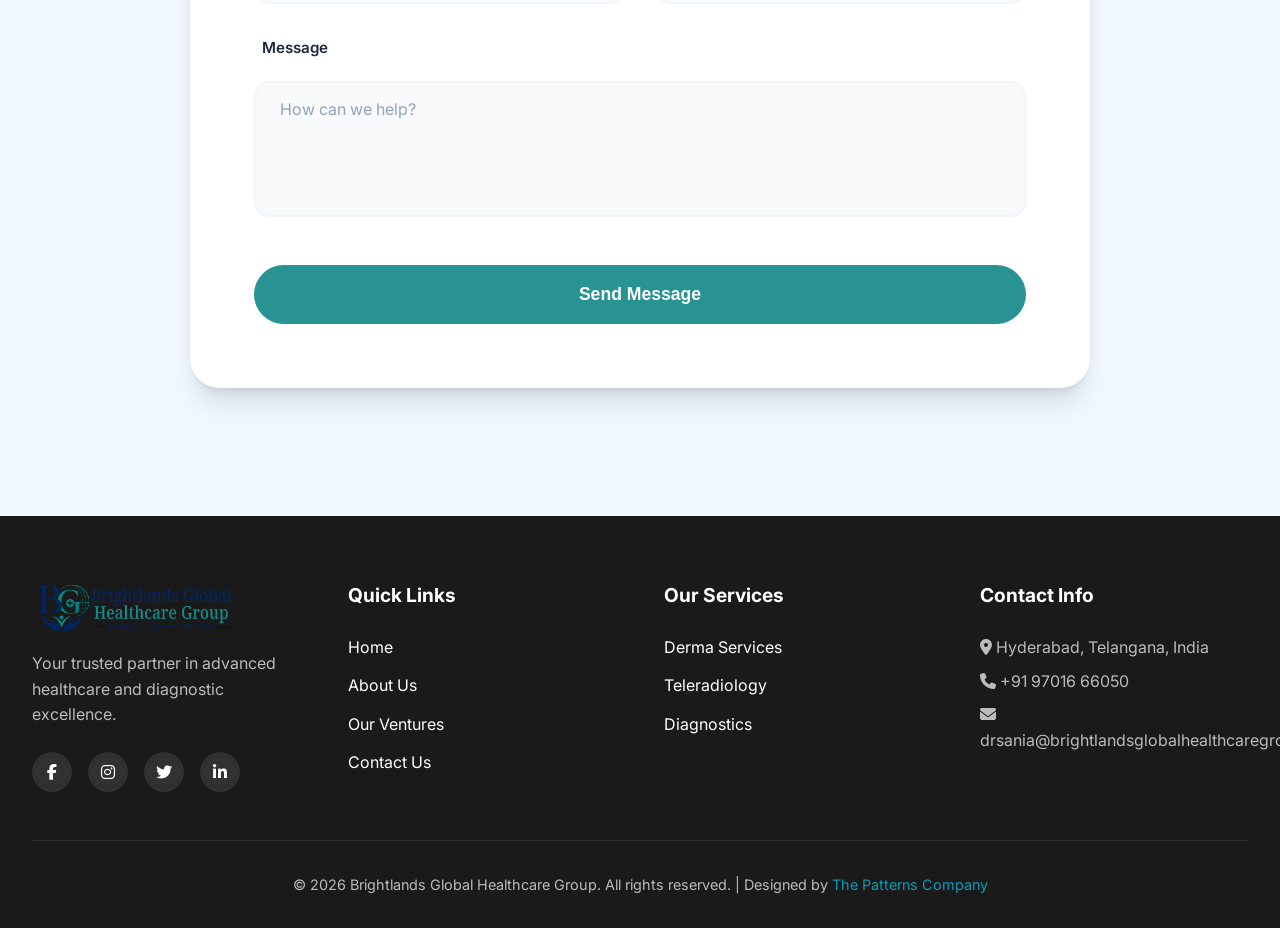
==== commit 2aacf991: "ys" ====
--- a/index.html
+++ b/index.html
@@ -146,7 +146,7 @@
             <!-- Service 2: Radiology -->
             <div class="service-block radiology-theme">
                 <div class="service-content">
-                    <h2>Unirad's Teleradiology</h2>
+                    <h2>Unirad Teleradiology</h2>
                     <h3>Digital Imaging & Expert Reporting</h3>
                     <p>Unirad Tele Radiology Solutions provides reliable remote radiology reporting for hospitals and diagnostic centers. With expert radiologists and 24/7 support, they deliver accurate reporting for X-Ray, CT, MRI, and other imaging services.
 </p>
